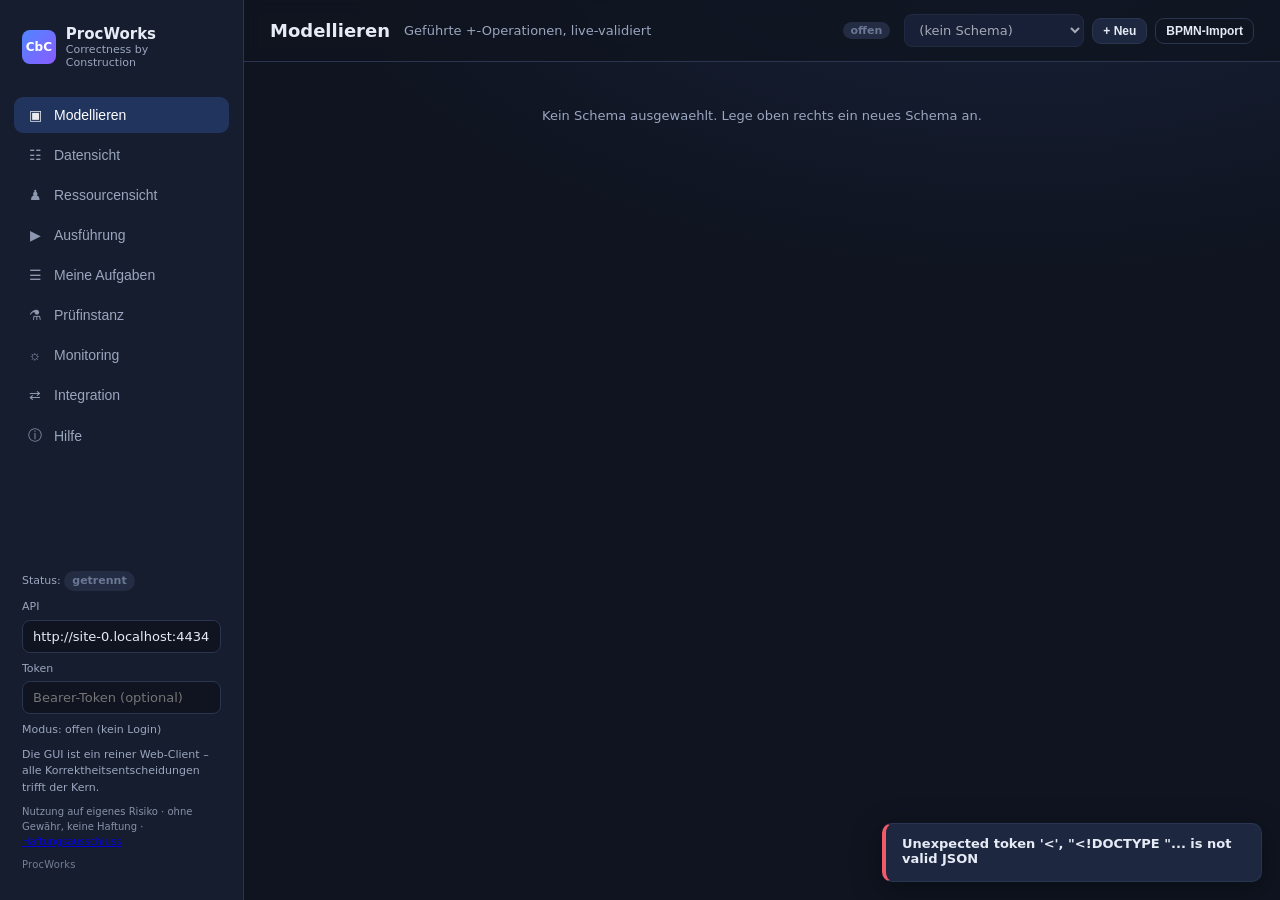
==== web/index.html @ 96af4d22 "Release v0.4.0" ====
<!DOCTYPE html>
<!-- SPDX-License-Identifier: BUSL-1.1 -->
<html lang="de">
<head>
<meta charset="UTF-8" />
<meta name="viewport" content="width=device-width, initial-scale=1.0" />
<title>ProcWorks &middot; Client</title>
<link rel="stylesheet" href="styles.css" />
</head>
<body>
<div class="app">
  <aside class="sidebar">
    <div class="brand">
      <div class="logo">CbC</div>
      <div>
        <b>ProcWorks</b>
        <small>Correctness by Construction</small>
      </div>
    </div>
    <nav class="nav" id="nav">
      <button data-view="model" class="active"><span class="ico">&#9635;</span> Modellieren</button>
      <button data-view="data"><span class="ico">&#9783;</span> Datensicht</button>
      <button data-view="org"><span class="ico">&#9823;</span> Ressourcensicht</button>
      <button data-view="run"><span class="ico">&#9654;</span> Ausf&uuml;hrung</button>
      <button data-view="tasks"><span class="ico">&#9776;</span> Meine Aufgaben</button>
      <button data-view="testrun"><span class="ico">&#9879;</span> Pr&uuml;finstanz</button>
      <button data-view="monitor"><span class="ico">&#9788;</span> Monitoring</button>
      <button data-view="integration"><span class="ico">&#8644;</span> Integration</button>
      <button data-view="help"><span class="ico">&#9432;</span> Hilfe</button>
    </nav>
    <div class="side-foot">
      <div>Status: <span id="conn-pill" class="pill pill-gray">getrennt</span></div>
      <label class="api-field">API
        <input id="api-base" type="text" spellcheck="false" />
      </label>
      <label class="api-field" id="token-field">Token
        <input id="auth-token" type="password" spellcheck="false" autocomplete="off"
               placeholder="Bearer-Token (optional)" />
      </label>
      <div id="auth-user" class="muted">Modus: offen (kein Login)</div>
      <button id="logout-btn" class="btn ghost small" style="display:none">Abmelden</button>
      <div class="muted">Die GUI ist ein reiner Web-Client &ndash; alle Korrektheits&shy;entscheidungen trifft der Kern.</div>
      <div class="muted disclaimer-foot">Nutzung auf eigenes Risiko &middot; ohne Gew&auml;hr, keine Haftung &middot;
        <a href="https://github.com/tobiasHaecker/procworks-release/blob/main/DISCLAIMER.md" target="_blank" rel="noopener">Haftungsausschluss</a></div>
      <div id="app-version" class="muted app-version">ProcWorks</div>
    </div>
  </aside>

  <main class="main">
    <header class="topbar">
      <h1 id="view-title">Modellieren</h1>
      <span class="sub" id="view-sub"></span>
      <span class="spacer"></span>
      <span id="user-pill" class="pill pill-gray">offen</span>
      <div id="schema-picker" class="picker"></div>
    </header>
    <section class="content" id="content"></section>
  </main>
</div>

<div id="modal-root"></div>
<div id="toast-root" class="toast-root"></div>
<div id="auth-overlay" class="auth-overlay" style="display:none"></div>

<script src="app.js"></script>
</body>
</html>
---- web/styles.css ----
/* SPDX-License-Identifier: BUSL-1.1 */
:root {
  --bg: #0f1420;
  --bg-elev: #161d2e;
  --bg-elev2: #1d2740;
  --line: #2a3550;
  --txt: #e6ebf5;
  --txt-dim: #9aa6bf;
  --accent: #4f86ff;
  --accent-soft: #21345e;
  --green: #2fbf71;
  --green-soft: #163a2a;
  --amber: #f0a93b;
  --amber-soft: #3d2e12;
  --red: #ef5b6b;
  --red-soft: #3a1a20;
  --gray: #6b7794;
  --gray-soft: #232c42;
  --radius: 12px;
  --shadow: 0 8px 30px rgba(0, 0, 0, .35);
}
* { box-sizing: border-box; }
html, body { margin: 0; height: 100%; }
body {
  font-family: "Segoe UI", system-ui, -apple-system, Roboto, Arial, sans-serif;
  background: radial-gradient(1200px 600px at 80% -10%, #18223a 0%, transparent 60%), var(--bg);
  color: var(--txt);
  -webkit-font-smoothing: antialiased;
}

/* ---- Layout ---- */
.app { display: grid; grid-template-columns: 244px 1fr; height: 100vh; }
.sidebar {
  background: var(--bg-elev); border-right: 1px solid var(--line);
  padding: 18px 14px; display: flex; flex-direction: column; gap: 6px;
}
.brand { display: flex; align-items: center; gap: 10px; padding: 6px 8px 18px; }
.brand .logo {
  width: 34px; height: 34px; border-radius: 8px;
  background: linear-gradient(135deg, var(--accent), #8a5bff);
  display: grid; place-items: center; font-weight: 800; color: #fff; font-size: 12px;
}
.brand b { font-size: 15px; }
.brand small { display: block; color: var(--txt-dim); font-weight: 500; font-size: 11px; }
.nav { display: flex; flex-direction: column; gap: 4px; margin-top: 4px; }
.nav button {
  text-align: left; border: 0; background: transparent; color: var(--txt-dim);
  padding: 10px 12px; border-radius: 9px; cursor: pointer; font-size: 14px;
  display: flex; align-items: center; gap: 10px; transition: .15s;
}
.nav button:hover { background: var(--bg-elev2); color: var(--txt); }
.nav button.active { background: var(--accent-soft); color: #fff; }
.nav .ico { width: 18px; text-align: center; opacity: .9; }
.side-foot { margin-top: auto; color: var(--txt-dim); font-size: 11px; padding: 10px 8px; line-height: 1.5; display: flex; flex-direction: column; gap: 8px; }
.api-field { display: flex; flex-direction: column; gap: 4px; font-size: 11px; color: var(--txt-dim); }
.api-field input {
  background: var(--bg); border: 1px solid var(--line); color: var(--txt);
  border-radius: 7px; padding: 6px 8px; font-size: 12px;
}
.muted { color: var(--txt-dim); }

.pill { display: inline-block; padding: 2px 8px; border-radius: 20px; font-weight: 600; font-size: 11px; }
.pill-green { background: var(--green-soft); color: var(--green); }
.pill-amber { background: var(--amber-soft); color: var(--amber); }
.pill-red { background: var(--red-soft); color: var(--red); }
.pill-gray { background: var(--gray-soft); color: var(--gray); }
.pill-blue { background: var(--accent-soft); color: #9ec0ff; }

.main { overflow: auto; display: flex; flex-direction: column; }
.topbar {
  position: sticky; top: 0; z-index: 5; backdrop-filter: blur(8px);
  background: rgba(15, 20, 32, .8); border-bottom: 1px solid var(--line);
  padding: 14px 26px; display: flex; align-items: center; gap: 14px;
}
.topbar h1 { font-size: 18px; margin: 0; font-weight: 650; }
.topbar .sub { color: var(--txt-dim); font-size: 13px; }
.spacer { flex: 1; }
.content { padding: 22px 26px 60px; flex: 1; }

.picker { display: flex; align-items: center; gap: 8px; }
.picker select {
  background: var(--bg-elev2); border: 1px solid var(--line); color: var(--txt);
  border-radius: 8px; padding: 7px 10px; font-size: 13px; min-width: 180px;
}

/* ---- Buttons ---- */
.btn {
  border: 1px solid var(--line); background: var(--bg-elev2); color: var(--txt);
  padding: 8px 14px; border-radius: 9px; cursor: pointer; font-size: 13px; font-weight: 600;
  display: inline-flex; align-items: center; gap: 8px; transition: .15s;
}
.btn:hover { border-color: var(--accent); }
.btn.primary { background: var(--accent); border-color: var(--accent); color: #fff; }
.btn.primary:hover { filter: brightness(1.08); }
.btn.green { background: var(--green); border-color: var(--green); color: #04210f; }
.btn.danger { background: var(--red-soft); border-color: var(--red); color: var(--red); }
.btn.danger:hover { background: var(--red); color: #fff; border-color: var(--red); }
.btn.ghost { background: transparent; }
.btn.small { padding: 5px 10px; font-size: 12px; }
.btn:disabled { opacity: .4; cursor: not-allowed; }

/* ---- Panels / cards ---- */
.panel { background: var(--bg-elev); border: 1px solid var(--line); border-radius: var(--radius); overflow: hidden; margin-bottom: 18px; }
.panel-h { padding: 13px 18px; border-bottom: 1px solid var(--line); display: flex; align-items: center; gap: 12px; }
.panel-h h2 { margin: 0; font-size: 15px; }
.panel-h .sub { color: var(--txt-dim); font-size: 12px; }
.panel-b { padding: 16px 18px; }
.row { display: flex; align-items: center; gap: 10px; flex-wrap: wrap; }
.row.end { justify-content: flex-end; }
.grid-2 { display: grid; grid-template-columns: 1.4fr 1fr; gap: 18px; }
@media (max-width: 1100px) { .grid-2 { grid-template-columns: 1fr; } }

.kpis { display: grid; grid-template-columns: repeat(4, 1fr); gap: 14px; margin-bottom: 18px; }
@media (max-width: 1100px) { .kpis { grid-template-columns: repeat(2, 1fr); } }
.kpi { background: var(--bg-elev); border: 1px solid var(--line); border-radius: var(--radius); padding: 16px 18px; }
.kpi .label { color: var(--txt-dim); font-size: 12px; text-transform: uppercase; letter-spacing: .6px; }
.kpi .value { font-size: 28px; font-weight: 750; margin-top: 6px; }

/* ---- Forms ---- */
label.field { display: flex; flex-direction: column; gap: 5px; font-size: 12px; color: var(--txt-dim); }
input[type=text], input[type=number], input[type=password], select, textarea {
  background: var(--bg); border: 1px solid var(--line); color: var(--txt);
  border-radius: 8px; padding: 8px 10px; font-size: 13px; font-family: inherit;
}
textarea { resize: vertical; min-height: 90px; }
input:focus, select:focus, textarea:focus { outline: none; border-color: var(--accent); }
.form-grid { display: grid; grid-template-columns: repeat(auto-fit, minmax(150px, 1fr)); gap: 12px; align-items: end; }
.field-help { font-size: 11px; color: var(--txt-dim); opacity: .8; }
.hr { height: 1px; background: var(--line); margin: 12px 0; }
.mask-title { font-size: 14px; font-weight: 600; color: var(--txt); grid-column: 1 / -1; }

/* ---- Ad-hoc-Instanzanpassung ---- */
.btn-row { display: flex; flex-wrap: wrap; gap: 8px; margin-top: 6px; }
.adhoc-log { margin-top: 12px; border-top: 1px solid var(--line); padding-top: 8px; }
.adhoc-deltas { margin: 0; padding-left: 18px; font-size: 13px; color: var(--txt-dim); }
.adhoc-deltas li { margin: 2px 0; }

/* ---- Eingabemasken-Designer ---- */
.modal:has(.form-designer) { width: min(880px, 94vw); }
.form-designer { display: flex; flex-direction: column; gap: 14px; }
.fd-list { display: flex; flex-direction: column; gap: 10px; }
.fd-field {
  display: grid; grid-template-columns: repeat(auto-fit, minmax(140px, 1fr)); gap: 10px;
  align-items: end; padding: 12px; border: 1px solid var(--line); border-radius: 10px; background: var(--bg);
}
.fd-cell { display: flex; flex-direction: column; gap: 4px; }
.fd-cell.fd-wide { grid-column: 1 / -1; }
.fd-cap { font-size: 11px; color: var(--txt-dim); text-transform: uppercase; letter-spacing: .04em; }
.fd-req { justify-content: center; }
.fd-del { align-self: end; }
.fd-preview {
  border: 1px dashed var(--line); border-radius: 10px; padding: 14px; background: var(--bg);
}
.fd-preview-h { font-size: 11px; color: var(--txt-dim); text-transform: uppercase; letter-spacing: .04em; margin-bottom: 10px; }

/* ---- Tables ---- */
table { width: 100%; border-collapse: collapse; font-size: 13px; }
th, td { text-align: left; padding: 9px 12px; border-bottom: 1px solid var(--line); }
th { color: var(--txt-dim); font-weight: 600; font-size: 12px; text-transform: uppercase; letter-spacing: .4px; }
tr:last-child td { border-bottom: 0; }
tr.clickable { cursor: pointer; }
tr.clickable:hover td { background: var(--bg-elev2); }
tr.clickable.selected td { background: var(--accent-soft); color: #fff; }
tr.clickable.selected:hover td { background: var(--accent-soft); }

/* ---- Zeilen-Hervorhebung (Sprung aus dem Kontrollfluss) ---- */
tr.hl-row td { background: var(--accent-soft); }
tr.hl-row td:first-child { box-shadow: inset 3px 0 0 var(--accent); }
.focus-banner {
  display: flex; align-items: center; gap: 10px; justify-content: space-between;
  margin-bottom: 12px; padding: 8px 12px; border: 1px solid var(--accent);
  border-radius: 10px; background: var(--accent-soft); font-size: 13px;
}
.empty { color: var(--txt-dim); padding: 24px; text-align: center; font-size: 13px; }

/* ---- Graph ---- */
.canvas-wrap {
  position: relative;
  overflow: hidden;
  height: clamp(320px, 55vh, 640px);
  background: var(--bg); border-radius: var(--radius); border: 1px solid var(--line);
  cursor: grab; touch-action: none;
}
.canvas-wrap.grabbing { cursor: grabbing; }
.canvas-hint {
  position: absolute; right: 10px; bottom: 8px; z-index: 2;
  font-size: 11px; color: var(--txt-dim);
  background: var(--bg-elev2); border: 1px solid var(--line);
  border-radius: 6px; padding: 3px 8px; opacity: .85;
  pointer-events: none; user-select: none;
}
svg.graph { display: block; min-width: 100%; user-select: none; transform-origin: 0 0; }
.gnode rect { stroke-width: 1.5px; }
.gnode text { font-size: 12px; fill: var(--txt); }
.gnode .glabel { font-weight: 600; }
.gnode .gstate { font-size: 9px; fill: var(--txt-dim); text-transform: uppercase; letter-spacing: .5px; }
.gedge { stroke: var(--gray); stroke-width: 1.6px; fill: none; }
.gedge-true { stroke: var(--green); }
.gedge-false { stroke: var(--gray); opacity: .5; }
.gcond { font-size: 10px; fill: var(--amber); }
.gplus {
  fill: var(--accent); cursor: pointer; opacity: .85;
}
.gplus:hover { opacity: 1; }
.gplus-txt { fill: #fff; font-size: 14px; font-weight: 700; pointer-events: none; }
.ndefault rect { fill: var(--bg-elev2); stroke: var(--line); }
.nstart rect, .nend rect { fill: var(--accent-soft); stroke: var(--accent); }
.ngateway rect { fill: var(--amber-soft); stroke: var(--amber); }
.nsub rect { fill: #2a2350; stroke: #8a5bff; }
.s-COMPLETED rect { fill: var(--green-soft); stroke: var(--green); }
.s-RUNNING rect { fill: var(--accent-soft); stroke: var(--accent); }
.s-ACTIVATED rect { fill: var(--accent-soft); stroke: var(--accent); }
.s-SKIPPED rect { fill: var(--gray-soft); stroke: var(--gray); opacity: .6; }
.gnode.selected rect { stroke: #fff; stroke-width: 2.5px; }

/* ---- Kontrollfluss-Chips: Daten-/Bearbeiter-Bindung am Knoten ---- */
.gchip-bg { stroke-width: 1px; }
.gchip-txt { font-size: 9px; font-weight: 600; pointer-events: none; }
.gchip-link { cursor: pointer; }
.gchip-data .gchip-bg { fill: var(--accent-soft); stroke: var(--accent); }
.gchip-data .gchip-txt { fill: #cfe0ff; }
.gchip-staff .gchip-bg { fill: #2a2350; stroke: #8a5bff; }
.gchip-staff .gchip-txt { fill: #d8c9ff; }
.gchip-link:hover .gchip-bg { filter: brightness(1.4); }

/* ---- Findings ---- */
.finding { display: flex; gap: 10px; align-items: flex-start; padding: 9px 0; border-bottom: 1px solid var(--line); font-size: 13px; }
.finding:last-child { border-bottom: 0; }
.finding .rule { font-weight: 700; color: var(--red); min-width: 34px; }
.ok-banner { color: var(--green); font-size: 13px; display: flex; align-items: center; gap: 8px; }

.tag { font-size: 11px; padding: 2px 7px; border-radius: 6px; background: var(--gray-soft); color: var(--txt-dim); }
.worklist-item { display: flex; align-items: center; gap: 10px; padding: 10px 0; border-bottom: 1px solid var(--line); }
.worklist-item:last-child { border-bottom: 0; }
.worklist-item .name { flex: 1; font-size: 13px; font-weight: 600; }

/* ---- Org-Baum (Abteilungen) ---- */
.tree { display: flex; flex-direction: column; gap: 4px; }
.tree-children { margin-left: 18px; padding-left: 12px; border-left: 1px solid var(--line); display: flex; flex-direction: column; gap: 4px; margin-top: 4px; }
.tree-row { display: flex; align-items: center; gap: 8px; padding: 6px 8px; border: 1px solid var(--line); border-radius: 8px; background: rgba(255, 255, 255, .02); }
.tree-name { font-size: 13px; font-weight: 600; }
.tree-badge { font-size: 11px; padding: 2px 8px; border-radius: 999px; background: rgba(86, 156, 255, .15); color: #9cc4ff; white-space: nowrap; }
.tree-badge.muted-badge { background: rgba(255, 255, 255, .05); color: var(--muted); }
.tree-row-hl { background: var(--accent-soft); border-color: var(--accent); }
.tree-badge-link { cursor: pointer; }
.tree-badge-link:hover { filter: brightness(1.3); }

/* ---- Organigramm (Abteilungs-Hierarchie als Org-Chart) ---- */
.orgchart { overflow-x: auto; padding: 6px 2px 2px; }
.orgchart ul { display: flex; justify-content: center; gap: 0; padding: 18px 0 0; margin: 0; position: relative; list-style: none; }
.orgchart > ul { padding-top: 2px; }
.orgchart li { list-style: none; position: relative; padding: 18px 8px 0; text-align: center; }
/* Verbindungslinien zwischen Eltern und Kindern */
.orgchart li::before, .orgchart li::after {
  content: ""; position: absolute; top: 0; right: 50%;
  width: 50%; height: 18px; border-top: 1px solid var(--line);
}
.orgchart li::after { right: auto; left: 50%; border-left: 1px solid var(--line); }
.orgchart li:only-child::before, .orgchart li:only-child::after { display: none; }
.orgchart li:only-child { padding-top: 18px; }
.orgchart li:first-child::before, .orgchart li:last-child::after { border: 0 none; }
.orgchart li:last-child::before { border-right: 1px solid var(--line); }
.orgchart ul ul::before {
  content: ""; position: absolute; top: 0; left: 50%;
  width: 0; height: 18px; border-left: 1px solid var(--line);
}
.orgchart > ul > li:only-child::before { display: none; }
.oc-node {
  display: inline-flex; flex-direction: column; gap: 2px; min-width: 120px;
  padding: 8px 12px; border: 1px solid var(--line); border-radius: 10px;
  background: var(--bg-elev2); cursor: pointer; transition: filter .12s, border-color .12s;
}
.oc-node:hover { filter: brightness(1.18); border-color: var(--accent); }
.oc-node.selected { background: var(--accent-soft); border-color: var(--accent); box-shadow: 0 0 0 1px var(--accent); }
.oc-name { font-size: 13px; font-weight: 600; color: var(--txt); }
.oc-mgr { font-size: 11px; color: #9cc4ff; }
.oc-mgr.oc-muted { color: var(--txt-dim); }
.oc-count { font-size: 11px; color: var(--txt-dim); }

/* ---- Audit-Timeline (Schritt 15) ---- */
.timeline { display: flex; flex-direction: column; }
.tl-item {
  display: grid; grid-template-columns: 150px 150px 140px 1fr; gap: 10px;
  padding: 8px 0; border-bottom: 1px solid var(--line); font-size: 12px;
}
.tl-item:last-child { border-bottom: 0; }
.tl-head { font-weight: 600; color: var(--txt); }
.tl-time { color: var(--muted); white-space: nowrap; }
.tl-type { font-weight: 600; }
.tl-actor { color: var(--txt-dim); }
.tl-meta { color: var(--muted); }
@media (max-width: 700px) { .tl-item { grid-template-columns: 1fr; gap: 2px; } }

/* ---- Modal ---- */
.modal-backdrop {
  position: fixed; inset: 0; background: rgba(6, 10, 18, .6); backdrop-filter: blur(3px);
  display: grid; place-items: center; z-index: 50;
}
.modal {
  background: var(--bg-elev); border: 1px solid var(--line); border-radius: 14px;
  width: min(560px, 92vw); box-shadow: var(--shadow); overflow: hidden;
}
.modal-h { padding: 16px 20px; border-bottom: 1px solid var(--line); display: flex; align-items: center; }
.modal-h h3 { margin: 0; font-size: 16px; }
.modal-b { padding: 18px 20px; display: flex; flex-direction: column; gap: 14px; max-height: 70vh; overflow: auto; }
.modal-f { padding: 14px 20px; border-top: 1px solid var(--line); display: flex; justify-content: flex-end; gap: 10px; }
.tabs { display: flex; gap: 6px; border-bottom: 1px solid var(--line); margin-bottom: 4px; }
.tabs button { background: transparent; border: 0; color: var(--txt-dim); padding: 8px 12px; cursor: pointer; font-size: 13px; font-weight: 600; border-bottom: 2px solid transparent; }
.tabs button.active { color: #fff; border-bottom-color: var(--accent); }
.branch-row { display: grid; grid-template-columns: 1fr 1fr auto; gap: 8px; align-items: end; }

/* ---- Toast ---- */
.toast-root { position: fixed; right: 18px; bottom: 18px; display: flex; flex-direction: column; gap: 10px; z-index: 60; }
.toast {
  background: var(--bg-elev2); border: 1px solid var(--line); border-left-width: 4px;
  border-radius: 10px; padding: 12px 16px; font-size: 13px; box-shadow: var(--shadow);
  max-width: 380px; animation: slidein .2s ease;
}
.toast.ok { border-left-color: var(--green); }
.toast.err { border-left-color: var(--red); }
.toast.info { border-left-color: var(--accent); }
.toast .t-title { font-weight: 700; margin-bottom: 3px; }
.toast .t-list { margin: 4px 0 0; padding-left: 16px; color: var(--txt-dim); }
@keyframes slidein { from { transform: translateY(8px); opacity: 0; } to { transform: none; opacity: 1; } }

/* ---- Login overlay ---- */
.auth-overlay {
  position: fixed; inset: 0; background: var(--bg); z-index: 100;
  display: grid; place-items: center; padding: 24px;
}
.auth-card {
  background: var(--bg-elev); border: 1px solid var(--line); border-radius: 16px;
  width: min(380px, 94vw); box-shadow: var(--shadow); padding: 28px 26px;
  display: flex; flex-direction: column; gap: 16px;
}
.auth-card .auth-brand { display: flex; align-items: center; gap: 12px; }
.auth-card .auth-brand .logo {
  width: 40px; height: 40px; border-radius: 10px; background: var(--accent);
  color: #fff; display: grid; place-items: center; font-weight: 800; font-size: 15px;
}
.auth-card h2 { margin: 0; font-size: 18px; }
.auth-card form { display: flex; flex-direction: column; gap: 12px; }
.auth-card .auth-hint { font-size: 12px; color: var(--txt-dim); line-height: 1.5; }
.auth-card .auth-err { font-size: 13px; color: var(--red); min-height: 1em; }
.auth-card .auth-disclaimer { font-size: 11px; color: var(--txt-dim); line-height: 1.5; margin: 4px 0 0; }
.side-foot .disclaimer-foot { font-size: 10px; opacity: .85; }
.side-foot .app-version { font-size: 10px; opacity: .7; letter-spacing: .02em; }

/* ---- Integration view ---- */
.sub-h { display: flex; align-items: center; gap: 8px; margin: 4px 0 8px; }
.sub-h h3 { margin: 0; font-size: 13px; font-weight: 700; color: var(--txt-dim); text-transform: uppercase; letter-spacing: .04em; }
.row-actions { display: flex; gap: 6px; flex-wrap: wrap; }
.check-list { display: flex; flex-direction: column; gap: 6px; margin-top: 6px; }
.check-row { display: flex; align-items: center; gap: 8px; font-size: 13px; cursor: pointer; }
.check-row input { width: auto; }
.adv-block { margin-top: 4px; }
.adv-block summary { cursor: pointer; font-size: 12px; color: var(--txt-dim); font-weight: 600; }
.code-block {
  background: var(--bg-elev2); border: 1px solid var(--line); border-radius: 8px;
  padding: 12px; font-size: 12px; line-height: 1.5; max-height: 50vh; overflow: auto;
  white-space: pre; margin: 0;
}
.ok-hint { color: #6ee7a8; }
.bad-hint { color: #ff9c9c; }
.check-inline { display: inline-flex; align-items: center; gap: 4px; font-size: 12px; color: var(--txt-dim); white-space: nowrap; }
.check-row input[type="text"], .check-row select { flex: 1; min-width: 0; }

/* ---- Prüfinstanz view (4-Quadranten-Cockpit) ---- */
.quad-grid { display: grid; grid-template-columns: 1fr 1fr; gap: 16px; }
.quad-cell { min-width: 0; max-height: 48vh; overflow: auto; }
.quad-cell > .panel { margin: 0; }
@media (max-width: 1100px) {
  .quad-grid { grid-template-columns: 1fr; }
  .quad-cell { max-height: none; }
}
.kpis.kpis-compact { grid-template-columns: repeat(4, 1fr); gap: 8px; margin-bottom: 12px; }
.kpis.kpis-compact .kpi { padding: 8px 10px; }
.kpis.kpis-compact .kpi .value { font-size: 20px; }
.id-card { display: flex; flex-direction: column; gap: 6px; margin-top: 10px; }
.id-row { display: grid; grid-template-columns: 100px 1fr; gap: 8px; font-size: 13px; }
.id-row .id-label { color: var(--txt-dim); }
.id-row .id-value { font-weight: 600; }
.pill.pill-amber { background: rgba(217, 119, 6, .16); color: #b45309; }
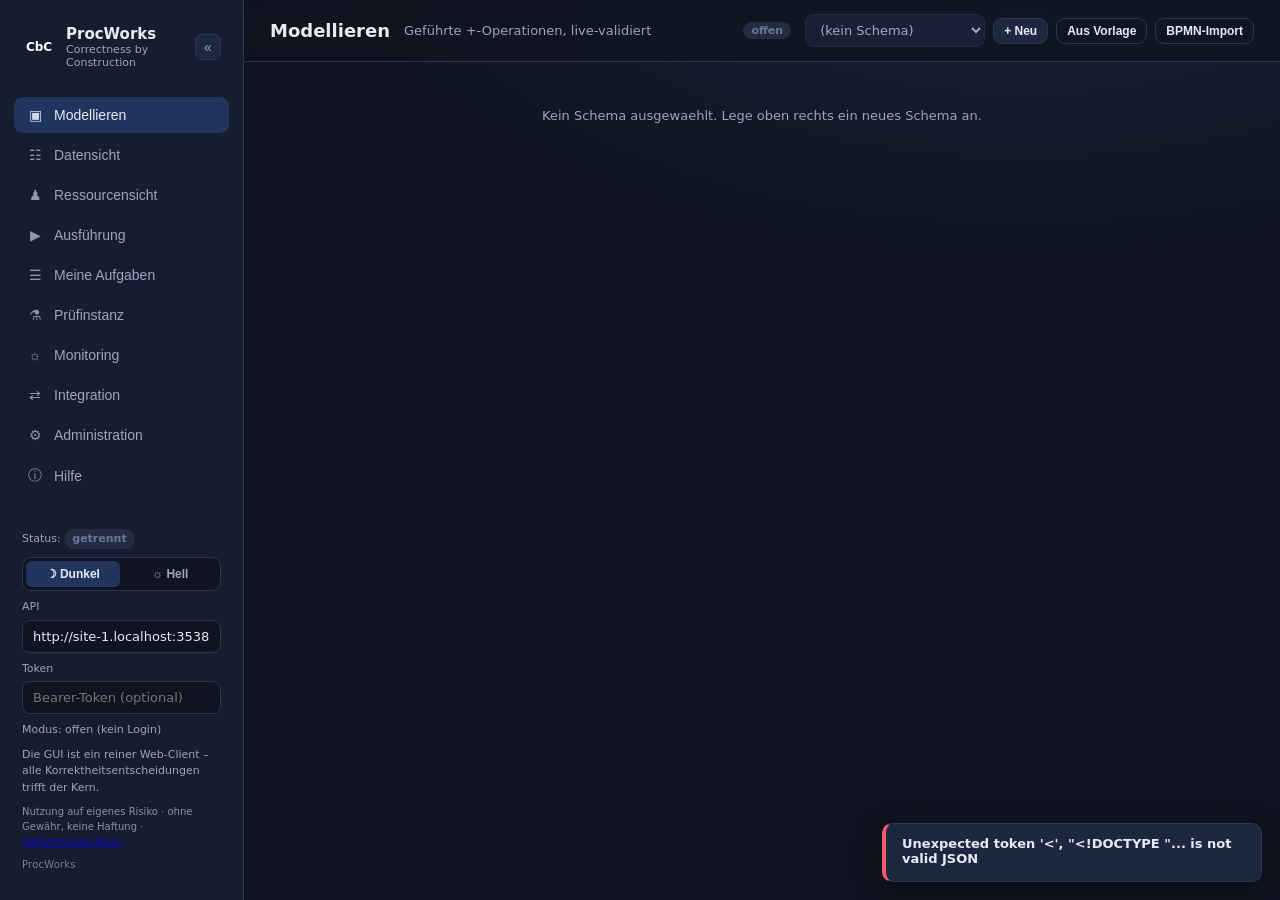
==== commit 20a87148: "Release v1.3.0" ====
--- a/web/index.html
+++ b/web/index.html
@@ -12,24 +12,31 @@
   <aside class="sidebar">
     <div class="brand">
       <div class="logo">CbC</div>
-      <div>
+      <div class="brand-text">
         <b>ProcWorks</b>
         <small>Correctness by Construction</small>
       </div>
+      <button id="sidebar-toggle" class="side-collapse" type="button"
+              title="Men&uuml; ein-/ausklappen" aria-label="Men&uuml; ein-/ausklappen">&laquo;</button>
     </div>
     <nav class="nav" id="nav">
-      <button data-view="model" class="active"><span class="ico">&#9635;</span> Modellieren</button>
-      <button data-view="data"><span class="ico">&#9783;</span> Datensicht</button>
-      <button data-view="org"><span class="ico">&#9823;</span> Ressourcensicht</button>
-      <button data-view="run"><span class="ico">&#9654;</span> Ausf&uuml;hrung</button>
-      <button data-view="tasks"><span class="ico">&#9776;</span> Meine Aufgaben</button>
-      <button data-view="testrun"><span class="ico">&#9879;</span> Pr&uuml;finstanz</button>
-      <button data-view="monitor"><span class="ico">&#9788;</span> Monitoring</button>
-      <button data-view="integration"><span class="ico">&#8644;</span> Integration</button>
-      <button data-view="help"><span class="ico">&#9432;</span> Hilfe</button>
+      <button data-view="model" class="active" title="Modellieren"><span class="ico">&#9635;</span> <span class="lbl">Modellieren</span></button>
+      <button data-view="data" title="Datensicht"><span class="ico">&#9783;</span> <span class="lbl">Datensicht</span></button>
+      <button data-view="org" title="Ressourcensicht"><span class="ico">&#9823;</span> <span class="lbl">Ressourcensicht</span></button>
+      <button data-view="run" title="Ausf&uuml;hrung"><span class="ico">&#9654;</span> <span class="lbl">Ausf&uuml;hrung</span></button>
+      <button data-view="tasks" title="Meine Aufgaben"><span class="ico">&#9776;</span> <span class="lbl">Meine Aufgaben</span></button>
+      <button data-view="testrun" title="Pr&uuml;finstanz"><span class="ico">&#9879;</span> <span class="lbl">Pr&uuml;finstanz</span></button>
+      <button data-view="monitor" title="Monitoring"><span class="ico">&#9788;</span> <span class="lbl">Monitoring</span></button>
+      <button data-view="integration" title="Integration"><span class="ico">&#8644;</span> <span class="lbl">Integration</span></button>
+      <button data-view="admin" title="Administration"><span class="ico">&#9881;</span> <span class="lbl">Administration</span></button>
+      <button data-view="help" title="Hilfe"><span class="ico">&#9432;</span> <span class="lbl">Hilfe</span></button>
     </nav>
     <div class="side-foot">
       <div>Status: <span id="conn-pill" class="pill pill-gray">getrennt</span></div>
+      <div class="theme-switch" role="group" aria-label="Farbschema">
+        <button type="button" class="theme-btn" data-theme-choice="dark" title="Dunkles Farbschema">&#9789; Dunkel</button>
+        <button type="button" class="theme-btn" data-theme-choice="light" title="Helles Farbschema">&#9788; Hell</button>
+      </div>
       <label class="api-field">API
         <input id="api-base" type="text" spellcheck="false" />
       </label>
--- a/web/styles.css
+++ b/web/styles.css
@@ -1,4 +1,17 @@
 /* SPDX-License-Identifier: BUSL-1.1 */
+
+/* ---------------------------------------------------------------------------
+   Farbschema (Theme)
+   ---------------------------------------------------------------------------
+   Die gesamte GUI ist rein ueber CSS-Variablen eingefaerbt. Das dunkle Schema
+   ist der Default auf :root; die helle Variante ueberschreibt dieselben
+   Variablen unter `:root[data-theme="light"]`. Der Web-Client (app.js) stempelt
+   das gewuenschte Theme als `data-theme`-Attribut auf das <html>-Element und
+   merkt sich die Wahl in localStorage ("theme"). So laesst sich das Aussehen
+   umschalten, ohne dass eine einzige Komponentenregel angefasst werden muss.
+   Neue Regeln MUESSEN Farben ausschliesslich ueber diese Variablen beziehen,
+   sonst bricht die helle Variante.
+   --------------------------------------------------------------------------- */
 :root {
   --bg: #0f1420;
   --bg-elev: #161d2e;
@@ -6,8 +19,11 @@
   --line: #2a3550;
   --txt: #e6ebf5;
   --txt-dim: #9aa6bf;
+  --muted: #9aa6bf;           /* Alias fuer gedaempften Text (tl-*/tree-Badges) */
   --accent: #4f86ff;
   --accent-soft: #21345e;
+  --accent-txt: #cfe0ff;      /* Text/Icon auf accent-soft-Flaechen (Chips, Badges) */
+  --on-accent: #ffffff;       /* Text auf gefuellter accent-Flaeche (Buttons) */
   --green: #2fbf71;
   --green-soft: #163a2a;
   --amber: #f0a93b;
@@ -16,14 +32,54 @@
   --red-soft: #3a1a20;
   --gray: #6b7794;
   --gray-soft: #232c42;
+  --purple: #8a5bff;          /* Sub-Prozess-/Bearbeiter-Akzent */
+  --purple-soft: #2a2350;
+  --purple-txt: #d8c9ff;
+  --topbar-bg: rgba(15, 20, 32, .8);   /* halbtransparente, verschwimmende Topbar */
+  --backdrop: rgba(6, 10, 18, .6);     /* Modal-Abdunklung */
+  --body-glow: #18223a;                /* radialer Schimmer im Seitenhintergrund */
+  --hairline: rgba(255, 255, 255, .02);/* extrem dezente Flaechenaufhellung */
+  --graph-sel-stroke: #ffffff;         /* Auswahlkontur im Kontrollfluss-Graph */
   --radius: 12px;
   --shadow: 0 8px 30px rgba(0, 0, 0, .35);
+}
+
+/* Helle Variante: ueberschreibt nur die Farb-Variablen (nicht das Layout). */
+:root[data-theme="light"] {
+  --bg: #f4f6fb;
+  --bg-elev: #ffffff;
+  --bg-elev2: #eceff6;
+  --line: #d5dbe7;
+  --txt: #1a2233;
+  --txt-dim: #5b6678;
+  --muted: #5b6678;
+  --accent: #2f6bff;
+  --accent-soft: #dbe7ff;
+  --accent-txt: #1a4bc4;
+  --on-accent: #ffffff;
+  --green: #1f9d57;
+  --green-soft: #d6f2e2;
+  --amber: #b5760c;
+  --amber-soft: #fbeccb;
+  --red: #d63a4a;
+  --red-soft: #fbe0e3;
+  --gray: #6b7794;
+  --gray-soft: #e6e9f0;
+  --purple: #7c4dff;
+  --purple-soft: #e7dfff;
+  --purple-txt: #5a34c0;
+  --topbar-bg: rgba(255, 255, 255, .82);
+  --backdrop: rgba(30, 40, 60, .35);
+  --body-glow: #dfe8ff;
+  --hairline: rgba(0, 0, 0, .025);
+  --graph-sel-stroke: #1a2233;
+  --shadow: 0 8px 30px rgba(30, 45, 80, .12);
 }
 * { box-sizing: border-box; }
 html, body { margin: 0; height: 100%; }
 body {
   font-family: "Segoe UI", system-ui, -apple-system, Roboto, Arial, sans-serif;
-  background: radial-gradient(1200px 600px at 80% -10%, #18223a 0%, transparent 60%), var(--bg);
+  background: radial-gradient(1200px 600px at 80% -10%, var(--body-glow) 0%, transparent 60%), var(--bg);
   color: var(--txt);
   -webkit-font-smoothing: antialiased;
 }
@@ -40,8 +96,16 @@
   background: linear-gradient(135deg, var(--accent), #8a5bff);
   display: grid; place-items: center; font-weight: 800; color: #fff; font-size: 12px;
 }
+.brand-text { flex: 1; min-width: 0; }
 .brand b { font-size: 15px; }
 .brand small { display: block; color: var(--txt-dim); font-weight: 500; font-size: 11px; }
+/* Umschalt-Knopf fuer den schmalen Menue-Modus (oben in der Sidebar). */
+.side-collapse {
+  border: 1px solid var(--line); background: var(--bg-elev2); color: var(--txt-dim);
+  width: 26px; height: 26px; border-radius: 7px; cursor: pointer; font-size: 14px;
+  line-height: 1; display: grid; place-items: center; flex: none; transition: .15s;
+}
+.side-collapse:hover { border-color: var(--accent); color: var(--txt); }
 .nav { display: flex; flex-direction: column; gap: 4px; margin-top: 4px; }
 .nav button {
   text-align: left; border: 0; background: transparent; color: var(--txt-dim);
@@ -49,8 +113,20 @@
   display: flex; align-items: center; gap: 10px; transition: .15s;
 }
 .nav button:hover { background: var(--bg-elev2); color: var(--txt); }
-.nav button.active { background: var(--accent-soft); color: #fff; }
+.nav button.active { background: var(--accent-soft); color: var(--txt); }
 .nav .ico { width: 18px; text-align: center; opacity: .9; }
+
+/* ---- Eingeklappter (schmaler) Menue-Modus ----
+   app.js setzt `data-sidebar="collapsed"` aufs <html>. Die Sidebar-Spalte wird
+   schmal, Beschriftungen/Fusszeile werden ausgeblendet; nur Icons bleiben. Der
+   restliche Seiteninhalt gewinnt dadurch Platz. */
+:root[data-sidebar="collapsed"] .app { grid-template-columns: 64px 1fr; }
+:root[data-sidebar="collapsed"] .sidebar { padding: 16px 8px; align-items: center; }
+:root[data-sidebar="collapsed"] .brand { flex-direction: column; gap: 10px; padding: 2px 0 14px; }
+:root[data-sidebar="collapsed"] .brand-text { display: none; }
+:root[data-sidebar="collapsed"] .nav button { justify-content: center; padding: 10px 0; gap: 0; }
+:root[data-sidebar="collapsed"] .nav .lbl { display: none; }
+:root[data-sidebar="collapsed"] .side-foot { display: none; }
 .side-foot { margin-top: auto; color: var(--txt-dim); font-size: 11px; padding: 10px 8px; line-height: 1.5; display: flex; flex-direction: column; gap: 8px; }
 .api-field { display: flex; flex-direction: column; gap: 4px; font-size: 11px; color: var(--txt-dim); }
 .api-field input {
@@ -59,17 +135,28 @@
 }
 .muted { color: var(--txt-dim); }
 
+/* Farbschema-Umschalter (Dunkel/Hell) in der Sidebar-Fusszeile. Der aktive
+   Knopf wird per `.active` (von app.js gesetzt) hervorgehoben. */
+.theme-switch { display: flex; gap: 4px; background: var(--bg); border: 1px solid var(--line); border-radius: 9px; padding: 3px; }
+.theme-btn {
+  flex: 1; text-align: center; border: 0; background: transparent; color: var(--txt-dim);
+  padding: 6px 8px; border-radius: 6px; cursor: pointer; font-size: 12px; font-weight: 600;
+  transition: .15s;
+}
+.theme-btn:hover { color: var(--txt); }
+.theme-btn.active { background: var(--accent-soft); color: var(--txt); }
+
 .pill { display: inline-block; padding: 2px 8px; border-radius: 20px; font-weight: 600; font-size: 11px; }
 .pill-green { background: var(--green-soft); color: var(--green); }
 .pill-amber { background: var(--amber-soft); color: var(--amber); }
 .pill-red { background: var(--red-soft); color: var(--red); }
 .pill-gray { background: var(--gray-soft); color: var(--gray); }
-.pill-blue { background: var(--accent-soft); color: #9ec0ff; }
+.pill-blue { background: var(--accent-soft); color: var(--accent-txt); }
 
 .main { overflow: auto; display: flex; flex-direction: column; }
 .topbar {
   position: sticky; top: 0; z-index: 5; backdrop-filter: blur(8px);
-  background: rgba(15, 20, 32, .8); border-bottom: 1px solid var(--line);
+  background: var(--topbar-bg); border-bottom: 1px solid var(--line);
   padding: 14px 26px; display: flex; align-items: center; gap: 14px;
 }
 .topbar h1 { font-size: 18px; margin: 0; font-weight: 650; }
@@ -90,7 +177,7 @@
   display: inline-flex; align-items: center; gap: 8px; transition: .15s;
 }
 .btn:hover { border-color: var(--accent); }
-.btn.primary { background: var(--accent); border-color: var(--accent); color: #fff; }
+.btn.primary { background: var(--accent); border-color: var(--accent); color: var(--on-accent); }
 .btn.primary:hover { filter: brightness(1.08); }
 .btn.green { background: var(--green); border-color: var(--green); color: #04210f; }
 .btn.danger { background: var(--red-soft); border-color: var(--red); color: var(--red); }
@@ -160,7 +247,7 @@
 tr:last-child td { border-bottom: 0; }
 tr.clickable { cursor: pointer; }
 tr.clickable:hover td { background: var(--bg-elev2); }
-tr.clickable.selected td { background: var(--accent-soft); color: #fff; }
+tr.clickable.selected td { background: var(--accent-soft); color: var(--txt); }
 tr.clickable.selected:hover td { background: var(--accent-soft); }
 
 /* ---- Zeilen-Hervorhebung (Sprung aus dem Kontrollfluss) ---- */
@@ -171,6 +258,14 @@
   margin-bottom: 12px; padding: 8px 12px; border: 1px solid var(--accent);
   border-radius: 10px; background: var(--accent-soft); font-size: 13px;
 }
+/* Rücksprung-Leiste: 1-Klick zurück in den Kontrollfluss, von wo aus in die
+   Daten-/Ressourcensicht gewechselt wurde. Bewusst abgesetzt (bernsteinfarben)
+   von der accent-farbenen Hervorhebungs-Leiste. */
+.return-bar { margin-bottom: 12px; }
+.return-bar .btn {
+  border-color: var(--amber); color: var(--amber); background: var(--amber-soft);
+}
+
 .empty { color: var(--txt-dim); padding: 24px; text-align: center; font-size: 13px; }
 
 /* ---- Graph ---- */
@@ -182,6 +277,25 @@
   cursor: grab; touch-action: none;
 }
 .canvas-wrap.grabbing { cursor: grabbing; }
+/* Waehrend des Kontrollfluss-Pannings seitenweit keine Textselektion und der
+   Greif-Cursor -- auch wenn der Zeiger das Canvas-Fenster verlaesst. app.js
+   setzt/entfernt die Klasse `graph-dragging` am <html> bei Drag-Beginn/-Ende. */
+:root.graph-dragging, :root.graph-dragging * {
+  user-select: none !important; -webkit-user-select: none !important;
+  cursor: grabbing !important;
+}
+
+/* ---- Kontrollfluss-Vollbild (Diskussionsmodus) ----
+   Der Maximieren-Knopf im Panel-Kopf setzt die Klasse `graph-max`; das Panel
+   wird dann zum bildschirmfuellenden Overlay, die Canvas fuellt den Rest.
+   Verlassen per Knopf oder Escape (siehe app.js). */
+.graph-panel.graph-max {
+  position: fixed; inset: 0; z-index: 60; margin: 0; border-radius: 0;
+  display: flex; flex-direction: column; box-shadow: var(--shadow);
+}
+.graph-panel.graph-max .graph-body { flex: 1; min-height: 0; padding: 12px 14px; }
+.graph-panel.graph-max .canvas-wrap { height: 100%; border-radius: 8px; }
+.graph-max-btn { margin: -2px 0; }
 .canvas-hint {
   position: absolute; right: 10px; bottom: 8px; z-index: 2;
   font-size: 11px; color: var(--txt-dim);
@@ -202,25 +316,25 @@
   fill: var(--accent); cursor: pointer; opacity: .85;
 }
 .gplus:hover { opacity: 1; }
-.gplus-txt { fill: #fff; font-size: 14px; font-weight: 700; pointer-events: none; }
+.gplus-txt { fill: var(--on-accent); font-size: 14px; font-weight: 700; pointer-events: none; }
 .ndefault rect { fill: var(--bg-elev2); stroke: var(--line); }
 .nstart rect, .nend rect { fill: var(--accent-soft); stroke: var(--accent); }
 .ngateway rect { fill: var(--amber-soft); stroke: var(--amber); }
-.nsub rect { fill: #2a2350; stroke: #8a5bff; }
+.nsub rect { fill: var(--purple-soft); stroke: var(--purple); }
 .s-COMPLETED rect { fill: var(--green-soft); stroke: var(--green); }
 .s-RUNNING rect { fill: var(--accent-soft); stroke: var(--accent); }
 .s-ACTIVATED rect { fill: var(--accent-soft); stroke: var(--accent); }
 .s-SKIPPED rect { fill: var(--gray-soft); stroke: var(--gray); opacity: .6; }
-.gnode.selected rect { stroke: #fff; stroke-width: 2.5px; }
+.gnode.selected rect { stroke: var(--graph-sel-stroke); stroke-width: 2.5px; }
 
 /* ---- Kontrollfluss-Chips: Daten-/Bearbeiter-Bindung am Knoten ---- */
 .gchip-bg { stroke-width: 1px; }
 .gchip-txt { font-size: 9px; font-weight: 600; pointer-events: none; }
 .gchip-link { cursor: pointer; }
 .gchip-data .gchip-bg { fill: var(--accent-soft); stroke: var(--accent); }
-.gchip-data .gchip-txt { fill: #cfe0ff; }
-.gchip-staff .gchip-bg { fill: #2a2350; stroke: #8a5bff; }
-.gchip-staff .gchip-txt { fill: #d8c9ff; }
+.gchip-data .gchip-txt { fill: var(--accent-txt); }
+.gchip-staff .gchip-bg { fill: var(--purple-soft); stroke: var(--purple); }
+.gchip-staff .gchip-txt { fill: var(--purple-txt); }
 .gchip-link:hover .gchip-bg { filter: brightness(1.4); }
 
 /* ---- Findings ---- */
@@ -228,8 +342,19 @@
 .finding:last-child { border-bottom: 0; }
 .finding .rule { font-weight: 700; color: var(--red); min-width: 34px; }
 .ok-banner { color: var(--green); font-size: 13px; display: flex; align-items: center; gap: 8px; }
+.warn-banner { color: var(--amber); background: var(--amber-soft); font-size: 13px; display: flex; align-items: center; gap: 8px; padding: 8px 12px; border-radius: 8px; }
 
 .tag { font-size: 11px; padding: 2px 7px; border-radius: 6px; background: var(--gray-soft); color: var(--txt-dim); }
+
+/* Zeitbasierte Arbeitslisten-Priorisierung: Kritikalitäts-Badges (Ampel). */
+.due-cell { display: inline-flex; align-items: center; gap: 8px; }
+.due-label { font-size: 12px; color: var(--txt-dim); white-space: nowrap; }
+.badge { font-size: 11px; font-weight: 600; padding: 2px 8px; border-radius: 999px; white-space: nowrap; }
+.badge.crit-ontrack { background: var(--green-soft); color: var(--green); }
+.badge.crit-warning { background: var(--amber-soft); color: var(--amber); }
+.badge.crit-atrisk  { background: var(--amber-soft); color: var(--amber); box-shadow: inset 0 0 0 1px var(--amber); }
+.badge.crit-overdue { background: var(--red-soft); color: var(--red); box-shadow: inset 0 0 0 1px var(--red); }
+
 .worklist-item { display: flex; align-items: center; gap: 10px; padding: 10px 0; border-bottom: 1px solid var(--line); }
 .worklist-item:last-child { border-bottom: 0; }
 .worklist-item .name { flex: 1; font-size: 13px; font-weight: 600; }
@@ -237,10 +362,10 @@
 /* ---- Org-Baum (Abteilungen) ---- */
 .tree { display: flex; flex-direction: column; gap: 4px; }
 .tree-children { margin-left: 18px; padding-left: 12px; border-left: 1px solid var(--line); display: flex; flex-direction: column; gap: 4px; margin-top: 4px; }
-.tree-row { display: flex; align-items: center; gap: 8px; padding: 6px 8px; border: 1px solid var(--line); border-radius: 8px; background: rgba(255, 255, 255, .02); }
+.tree-row { display: flex; align-items: center; gap: 8px; padding: 6px 8px; border: 1px solid var(--line); border-radius: 8px; background: var(--hairline); }
 .tree-name { font-size: 13px; font-weight: 600; }
-.tree-badge { font-size: 11px; padding: 2px 8px; border-radius: 999px; background: rgba(86, 156, 255, .15); color: #9cc4ff; white-space: nowrap; }
-.tree-badge.muted-badge { background: rgba(255, 255, 255, .05); color: var(--muted); }
+.tree-badge { font-size: 11px; padding: 2px 8px; border-radius: 999px; background: var(--accent-soft); color: var(--accent-txt); white-space: nowrap; }
+.tree-badge.muted-badge { background: var(--gray-soft); color: var(--muted); }
 .tree-row-hl { background: var(--accent-soft); border-color: var(--accent); }
 .tree-badge-link { cursor: pointer; }
 .tree-badge-link:hover { filter: brightness(1.3); }
@@ -273,7 +398,7 @@
 .oc-node:hover { filter: brightness(1.18); border-color: var(--accent); }
 .oc-node.selected { background: var(--accent-soft); border-color: var(--accent); box-shadow: 0 0 0 1px var(--accent); }
 .oc-name { font-size: 13px; font-weight: 600; color: var(--txt); }
-.oc-mgr { font-size: 11px; color: #9cc4ff; }
+.oc-mgr { font-size: 11px; color: var(--accent); }
 .oc-mgr.oc-muted { color: var(--txt-dim); }
 .oc-count { font-size: 11px; color: var(--txt-dim); }
 
@@ -293,7 +418,7 @@
 
 /* ---- Modal ---- */
 .modal-backdrop {
-  position: fixed; inset: 0; background: rgba(6, 10, 18, .6); backdrop-filter: blur(3px);
+  position: fixed; inset: 0; background: var(--backdrop); backdrop-filter: blur(3px);
   display: grid; place-items: center; z-index: 50;
 }
 .modal {
@@ -306,7 +431,7 @@
 .modal-f { padding: 14px 20px; border-top: 1px solid var(--line); display: flex; justify-content: flex-end; gap: 10px; }
 .tabs { display: flex; gap: 6px; border-bottom: 1px solid var(--line); margin-bottom: 4px; }
 .tabs button { background: transparent; border: 0; color: var(--txt-dim); padding: 8px 12px; cursor: pointer; font-size: 13px; font-weight: 600; border-bottom: 2px solid transparent; }
-.tabs button.active { color: #fff; border-bottom-color: var(--accent); }
+.tabs button.active { color: var(--txt); border-bottom-color: var(--accent); }
 .branch-row { display: grid; grid-template-columns: 1fr 1fr auto; gap: 8px; align-items: end; }
 
 /* ---- Toast ---- */
@@ -360,8 +485,8 @@
   padding: 12px; font-size: 12px; line-height: 1.5; max-height: 50vh; overflow: auto;
   white-space: pre; margin: 0;
 }
-.ok-hint { color: #6ee7a8; }
-.bad-hint { color: #ff9c9c; }
+.ok-hint { color: var(--green); }
+.bad-hint { color: var(--red); }
 .check-inline { display: inline-flex; align-items: center; gap: 4px; font-size: 12px; color: var(--txt-dim); white-space: nowrap; }
 .check-row input[type="text"], .check-row select { flex: 1; min-width: 0; }
 
@@ -380,5 +505,104 @@
 .id-row { display: grid; grid-template-columns: 100px 1fr; gap: 8px; font-size: 13px; }
 .id-row .id-label { color: var(--txt-dim); }
 .id-row .id-value { font-weight: 600; }
-.pill.pill-amber { background: rgba(217, 119, 6, .16); color: #b45309; }
-
+.pill.pill-amber { background: var(--amber-soft); color: var(--amber); }
+
+/* ---- Modellieren: Datenherkunft-Ueberlagerung (gestrichelt) ---- */
+.gprov {
+  stroke: var(--amber); stroke-width: 1.6px; fill: none;
+  stroke-dasharray: 5 4; opacity: .9; pointer-events: none;
+}
+/* Kontur-Halo in Hintergrundfarbe, damit die Beschriftung auch ueber
+   Kontrollflusskanten/Knoten und bei dicht gestaffelten Boegen lesbar bleibt. */
+.gprov-txt {
+  font-size: 9px; fill: var(--amber); pointer-events: none;
+  paint-order: stroke; stroke: var(--bg); stroke-width: 3px; stroke-linejoin: round;
+}
+
+/* ---- Modellieren: Inspektor-Bindungen (Daten / BZR am Schritt) ---- */
+.insp-h { font-size: 12px; font-weight: 700; color: var(--txt-dim); text-transform: uppercase; letter-spacing: .5px; margin-bottom: 6px; }
+.insp-binds { display: flex; flex-direction: column; gap: 4px; }
+.insp-bind { display: flex; align-items: center; gap: 8px; font-size: 13px; }
+.insp-bind-name { font-weight: 600; }
+.insp-bind-mode { font-size: 10px; font-weight: 700; padding: 1px 6px; border-radius: 6px; letter-spacing: .3px; }
+.insp-bind-mode.mode-READ { background: var(--accent-soft); color: var(--accent-txt); }
+.insp-bind-mode.mode-WRITE { background: var(--amber-soft); color: var(--amber); }
+.insp-bind-mode.mode-READ_WRITE { background: var(--green-soft); color: var(--green); }
+.insp-bind-del {
+  border: 0; background: transparent; color: var(--txt-dim); cursor: pointer;
+  font-size: 12px; padding: 0 2px; line-height: 1;
+}
+.insp-bind-del:hover { color: var(--red); }
+
+/* ---- Modellieren: rechte Bindungs-Palette (Tabs + klickbare Listenzeilen) ---- */
+.pal-panel { margin-top: 14px; }
+.pal-tabs { display: flex; gap: 6px; padding: 10px 14px 0; }
+.pal-tab {
+  border: 1px solid var(--line); border-bottom: 0;
+  background: var(--bg-elev2); color: var(--txt-dim); cursor: pointer;
+  padding: 6px 12px; border-radius: 8px 8px 0 0; font-size: 13px; font-weight: 600;
+}
+.pal-tab.active { background: var(--bg-elev); color: var(--txt); border-color: var(--accent); }
+.pal-body { display: flex; flex-direction: column; gap: 14px; max-height: 46vh; overflow: auto; }
+.pal-group + .pal-group { margin-top: 4px; }
+.pal-group-h { display: flex; align-items: center; justify-content: space-between; gap: 8px; font-size: 12px; font-weight: 700; color: var(--txt-dim); margin-bottom: 8px; }
+.pal-chips { display: flex; flex-direction: column; gap: 6px; }
+.pal-chip {
+  display: flex; align-items: center; gap: 8px;
+  padding: 7px 10px; border: 1px solid var(--line); border-radius: 10px;
+  background: var(--bg-elev2); font-size: 13px;
+}
+.pal-chip[onclick], .pal-chip { cursor: default; }
+.pal-chip.active { border-color: var(--amber); background: var(--amber-soft); }
+.pal-chip-label { font-weight: 600; overflow: hidden; text-overflow: ellipsis; white-space: nowrap; }
+.pal-chip-sub { font-size: 11px; color: var(--txt-dim); white-space: nowrap; }
+.pal-chip-act {
+  border: 0; background: transparent; color: var(--txt-dim); cursor: pointer;
+  font-size: 13px; padding: 0 4px; line-height: 1;
+}
+.pal-chip-act:hover { color: var(--txt); }
+/* "An Schritt binden" (⊕) */
+.pal-bind {
+  border: 1px solid var(--accent); background: var(--accent-soft); color: var(--accent-txt);
+  cursor: pointer; font-size: 14px; line-height: 1; border-radius: 8px;
+  padding: 2px 7px; font-weight: 700;
+}
+.pal-bind:hover { filter: brightness(1.25); }
+.pal-bind.disabled { border-color: var(--line); background: transparent; color: var(--txt-dim); cursor: not-allowed; }
+
+/* Licensing (agent page): quota bar + staged renewal banner. Colours strictly
+   via CSS variables so the light theme keeps working (see CLAUDE.md). Hidden by
+   default -- these only render once the backend reports enforced licensing. */
+.lic-bar {
+  height: 10px; border-radius: 999px; background: var(--gray-soft);
+  overflow: hidden; border: 1px solid var(--line);
+}
+.lic-bar-fill {
+  height: 100%; background: var(--accent); border-radius: 999px;
+  transition: width .2s ease;
+}
+.lic-banner {
+  margin-top: 10px; padding: 8px 12px; border-radius: 10px;
+  border: 1px solid var(--amber); background: var(--amber-soft);
+  color: var(--amber); font-size: 13px;
+}
+.lic-banner.urgent { border-color: var(--red); background: var(--red-soft); color: var(--red); }
+
+/* Prozessvorlagen-Galerie (Template-Auswahl beim Anlegen eines Schemas).
+   Rein visuell -- alle Farben über die CSS-Variablen, damit die helle Variante
+   trägt. */
+.tpl-gallery {
+  display: grid; grid-template-columns: repeat(auto-fill, minmax(220px, 1fr));
+  gap: 10px; max-height: 60vh; overflow-y: auto;
+}
+.tpl-card {
+  display: flex; flex-direction: column; gap: 6px; text-align: left;
+  padding: 12px; border-radius: 10px; cursor: pointer;
+  border: 1px solid var(--line); background: var(--bg-elev2); color: var(--txt);
+}
+.tpl-card:hover { border-color: var(--accent); }
+.tpl-card.selected { border-color: var(--accent); background: var(--accent-soft); }
+.tpl-card-h { display: flex; align-items: center; justify-content: space-between; gap: 8px; }
+.tpl-cat { font-size: 11px; font-weight: 600; color: var(--txt-dim); }
+.tpl-desc { font-size: 12px; color: var(--txt-dim); line-height: 1.35; }
+
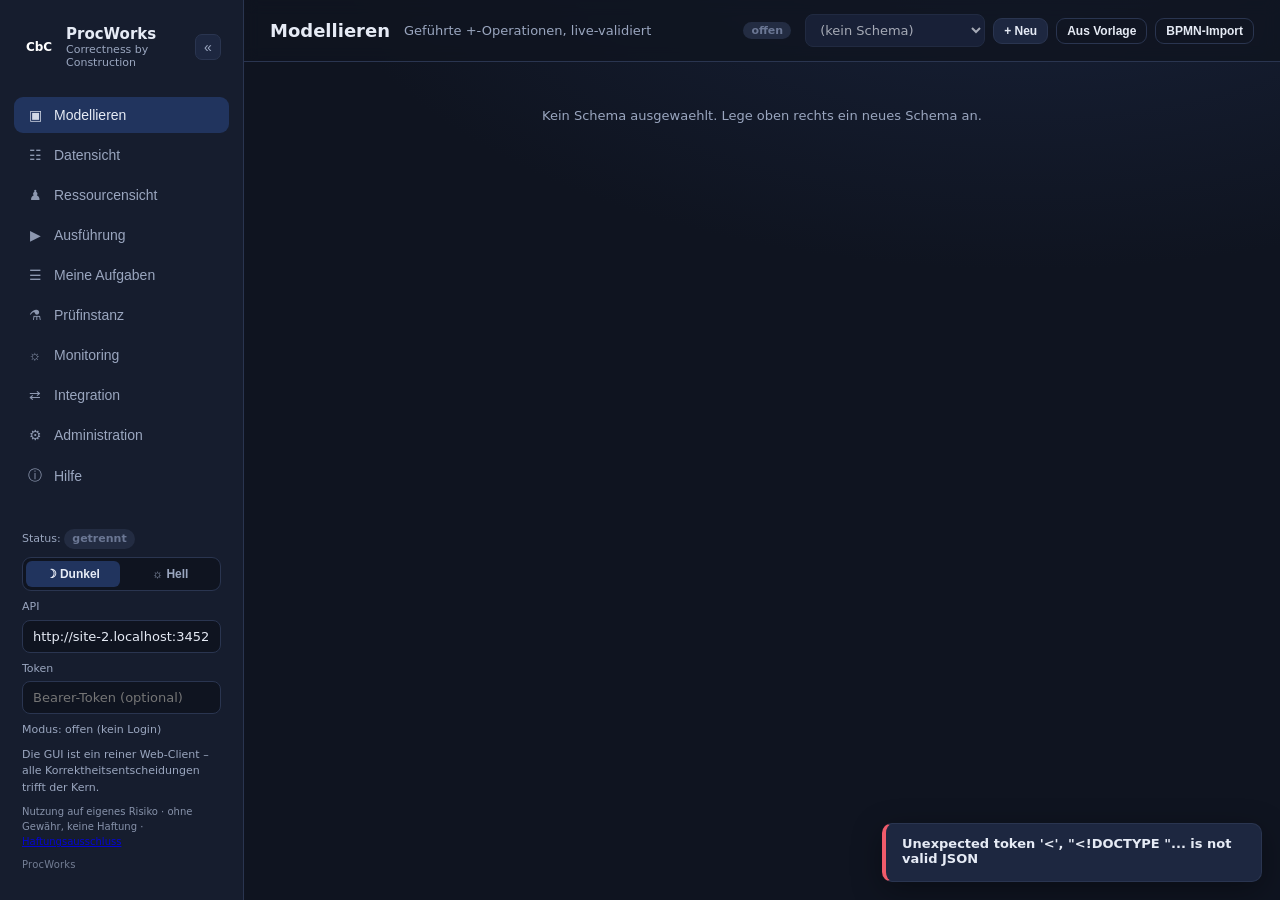
==== commit a4c879d4: "Release v1.5.0" ====
--- a/web/index.html
+++ b/web/index.html
@@ -55,6 +55,8 @@
 
   <main class="main">
     <header class="topbar">
+      <button id="nav-burger" class="nav-burger" type="button" aria-expanded="false"
+              title="Men&uuml; &ouml;ffnen" aria-label="Men&uuml; &ouml;ffnen">&#9776;</button>
       <h1 id="view-title">Modellieren</h1>
       <span class="sub" id="view-sub"></span>
       <span class="spacer"></span>
@@ -63,6 +65,10 @@
     </header>
     <section class="content" id="content"></section>
   </main>
+
+  <!-- Abdunkelnder Hintergrund hinter der ausgefahrenen Mobil-Schublade; nur in
+       der mobilen Ansicht sichtbar (styles.css), schliesst das Menue per Tipp. -->
+  <div id="nav-scrim" class="nav-scrim"></div>
 </div>
 
 <div id="modal-root"></div>
--- a/web/styles.css
+++ b/web/styles.css
@@ -159,6 +159,21 @@
   background: var(--topbar-bg); border-bottom: 1px solid var(--line);
   padding: 14px 26px; display: flex; align-items: center; gap: 14px;
 }
+/* Hamburger-Knopf der Topbar: oeffnet die mobile Menue-Schublade. Auf dem
+   Desktop komplett ausgeblendet (die Sidebar steht dort fest daneben); erst die
+   mobile Media-Query blendet ihn ein. */
+.nav-burger {
+  display: none;
+  border: 1px solid var(--line); background: var(--bg-elev2); color: var(--txt);
+  width: 34px; height: 34px; border-radius: 8px; cursor: pointer; font-size: 17px;
+  line-height: 1; place-items: center; flex: none; transition: .15s;
+}
+.nav-burger:hover { border-color: var(--accent); }
+
+/* Abdunkelnder Hintergrund hinter der offenen Mobil-Schublade. Basis: nicht
+   vorhanden; erst die mobile Media-Query macht ihn zum fixierten Overlay. */
+.nav-scrim { display: none; }
+
 .topbar h1 { font-size: 18px; margin: 0; font-weight: 650; }
 .topbar .sub { color: var(--txt-dim); font-size: 13px; }
 .spacer { flex: 1; }
@@ -606,3 +621,150 @@
 .tpl-cat { font-size: 11px; font-weight: 600; color: var(--txt-dim); }
 .tpl-desc { font-size: 12px; color: var(--txt-dim); line-height: 1.35; }
 
+/* ---- Demo-Banner (nur im öffentlichen Demo-Modus, PROCWORKS_DEMO_MODE) ---- */
+.demo-banner {
+  position: fixed; left: 12px; right: 12px; bottom: 12px; z-index: 900;
+  display: flex; align-items: center; gap: 12px;
+  padding: 10px 14px; border-radius: 12px;
+  background: var(--bg-elev2); border: 1px solid var(--line);
+  box-shadow: 0 8px 28px rgba(0, 0, 0, .35);
+  font-size: 13px; color: var(--txt);
+}
+.demo-banner-main { display: flex; align-items: center; gap: 10px 14px; flex-wrap: wrap; flex: 1; }
+.demo-badge {
+  font-size: 11px; font-weight: 700; letter-spacing: .06em;
+  padding: 2px 8px; border-radius: 999px;
+  background: var(--accent-soft); color: var(--accent-txt);
+}
+.demo-switch-wrap { display: inline-flex; align-items: center; gap: 8px; flex-wrap: wrap; }
+.demo-switch-label { color: var(--txt-dim); }
+.demo-switch {
+  cursor: pointer; font-size: 12px; font-weight: 600;
+  padding: 4px 10px; border-radius: 8px;
+  border: 1px solid var(--line); background: var(--bg-elev); color: var(--txt);
+  transition: .15s;
+}
+.demo-switch:hover { border-color: var(--accent); color: var(--accent); }
+.demo-pw { color: var(--txt-dim); font-family: ui-monospace, SFMono-Regular, Menlo, monospace; }
+.demo-banner-close {
+  cursor: pointer; border: none; background: transparent; color: var(--txt-dim);
+  font-size: 20px; line-height: 1; padding: 0 4px; flex: none;
+}
+.demo-banner-close:hover { color: var(--txt); }
+.demo-banner-actions { display: inline-flex; align-items: center; gap: 8px; flex: none; }
+.demo-end {
+  cursor: pointer; font-size: 12px; font-weight: 700;
+  padding: 5px 12px; border-radius: 8px;
+  border: 1px solid var(--accent); background: var(--accent-soft); color: var(--accent-txt);
+  transition: .15s;
+}
+.demo-end:hover { filter: brightness(1.08); }
+
+/* Post-demo survey (rendered inside the standard modal) */
+.survey { display: flex; flex-direction: column; gap: 16px; }
+.survey-field { display: flex; flex-direction: column; gap: 6px; }
+.survey-q { font-weight: 600; color: var(--txt); font-size: 13px; line-height: 1.35; }
+.survey-scale { display: flex; gap: 6px; }
+.survey-scale-opt {
+  flex: 1; display: flex; flex-direction: column; align-items: center; gap: 3px;
+  cursor: pointer; padding: 6px 0; border-radius: 8px;
+  border: 1px solid var(--line); background: var(--bg-elev); color: var(--txt-dim);
+  font-size: 13px; transition: .15s;
+}
+.survey-scale-opt:hover { border-color: var(--accent); color: var(--txt); }
+.survey-scale-opt input { accent-color: var(--accent); margin: 0; }
+
+/* ---------------------------------------------------------------------------
+   Mobile-Layout (Smartphone, <= 720px)
+   ---------------------------------------------------------------------------
+   Die feste Zwei-Spalten-Grundstruktur (Sidebar + Inhalt) wird zu einer
+   Einspaltensicht mit ausfahrbarer Menue-Schublade umgebaut. Leitgedanke:
+   „Meine Aufgaben" laesst sich bequem am Handy abarbeiten (Tabellen als
+   gestapelte Karten, grosse Tap-Ziele). Modellieren ist am Handy bewusst
+   zweitrangig – der Kontrollfluss-Graph bleibt nutzbar, wird aber nicht eigens
+   fuers Handy optimiert. Alle Farben weiterhin ausschliesslich ueber die
+   CSS-Variablen (siehe Dateikopf), damit die helle Variante traegt.
+   --------------------------------------------------------------------------- */
+@media (max-width: 720px) {
+  /* Grundlayout: eine Spalte, der Inhalt fuellt die volle Breite. */
+  .app { grid-template-columns: 1fr; }
+
+  /* Sidebar wird zur ausfahrbaren Schublade (off-canvas). Standard: links
+     ausserhalb des Bildschirms; `data-mobile-nav="open"` am <html> (app.js)
+     schiebt sie ein. */
+  .sidebar {
+    position: fixed; top: 0; left: 0; bottom: 0; z-index: 60;
+    width: min(84vw, 300px); overflow-y: auto;
+    transform: translateX(-100%);
+    transition: transform .22s ease;
+    box-shadow: var(--shadow);
+  }
+  :root[data-mobile-nav="open"] .sidebar { transform: translateX(0); }
+
+  /* Die Schublade zeigt am Handy immer das volle Menue – der schmale
+     Menue-Modus (data-sidebar="collapsed") wird hier neutralisiert. */
+  :root[data-sidebar="collapsed"] .app { grid-template-columns: 1fr; }
+  :root[data-sidebar="collapsed"] .sidebar { padding: 18px 14px; align-items: stretch; }
+  :root[data-sidebar="collapsed"] .brand { flex-direction: row; gap: 10px; padding: 6px 8px 18px; }
+  :root[data-sidebar="collapsed"] .brand-text { display: block; }
+  :root[data-sidebar="collapsed"] .nav button { justify-content: flex-start; padding: 10px 12px; gap: 10px; }
+  :root[data-sidebar="collapsed"] .nav .lbl { display: inline; }
+  :root[data-sidebar="collapsed"] .side-foot { display: flex; }
+
+  /* Der Einklapp-Knopf ist am Handy sinnlos (die Schublade faehrt ganz ein/aus). */
+  .side-collapse { display: none; }
+
+  /* Abdunkelnder Hintergrund hinter der offenen Schublade; schliesst per Tipp. */
+  .nav-scrim {
+    display: block; position: fixed; inset: 0; z-index: 55;
+    background: var(--backdrop); opacity: 0; pointer-events: none;
+    transition: opacity .22s ease;
+  }
+  :root[data-mobile-nav="open"] .nav-scrim { opacity: 1; pointer-events: auto; }
+
+  /* Topbar: Hamburger + Titel in Zeile 1; die Modellauswahl umbricht in Zeile 2
+     und nimmt die volle Breite ein (statt weit rechts abgeschnitten zu sein). */
+  .topbar { flex-wrap: wrap; gap: 10px 12px; padding: 12px 16px; }
+  .topbar .sub { display: none; }          /* Beschreibungstext spart Platz */
+  .nav-burger { display: inline-grid; }    /* nur am Handy sichtbar */
+  #schema-picker { order: 10; flex: 1 0 100%; flex-wrap: wrap; }
+  #schema-picker select { flex: 1 1 100%; min-width: 0; width: 100%; }
+  /* Modellier-Aktionen (+ Neu / Aus Vorlage / BPMN-Import) sind am Handy
+     zweitrangig – ausblenden, damit die Prozessauswahl schlank bleibt. */
+  #schema-picker .btn { display: none; }
+
+  /* Inhalt: schmaleres Aussenmass, mehr Platz fuer die Aufgabenkarten. */
+  .content { padding: 16px 14px 48px; }
+
+  /* Tabellen als gestapelte Karten. Jede Zeile wird zu einer Karte, die Zellen
+     stapeln sich; die (visuell entfernte) Kopfzeile wird je Zelle ueber
+     `data-label` (in app.js gesetzt) als vorangestellte Feldbeschriftung
+     ersetzt. So ist „Meine Aufgaben" ohne horizontales Scrollen lesbar. */
+  .content table, .content thead, .content tbody, .content tr, .content td { display: block; width: 100%; }
+  .content thead { position: absolute; width: 1px; height: 1px; overflow: hidden; clip: rect(0 0 0 0); }
+  .content tr {
+    border: 1px solid var(--line); border-radius: 10px;
+    background: var(--bg-elev2); margin-bottom: 10px;
+  }
+  /* Zellen block-gestapelt: die Feldbeschriftung (data-label) steht als kleine
+     Zeile ueber dem Wert. Robust gegen lange Werte (z. B. Berechtigten-Listen),
+     die einfach umbrechen statt seitlich zu ueberlaufen. */
+  .content td {
+    display: block; padding: 8px 12px; border-bottom: 1px solid var(--line);
+    overflow-wrap: anywhere;
+  }
+  .content tr td:last-child { border-bottom: 0; }
+  .content td::before {
+    content: attr(data-label); display: block; margin-bottom: 2px;
+    color: var(--txt-dim); font-size: 11px; font-weight: 700;
+    text-transform: uppercase; letter-spacing: .4px;
+  }
+  /* Zellen ohne Ueberschrift (z. B. die Aktionsspalte mit „Erledigen") tragen
+     kein Label; ihr Knopf wird breit und gut tippbar. */
+  .content td:not([data-label])::before { content: none; }
+  .content td:not([data-label]) .btn { width: 100%; justify-content: center; }
+  /* Zeilen-Hervorhebung (Sprung aus dem Kontrollfluss) auf der Karte. */
+  .content tr.hl-row td:first-child { box-shadow: none; }
+  .content tr.hl-row { box-shadow: inset 3px 0 0 var(--accent); }
+}
+
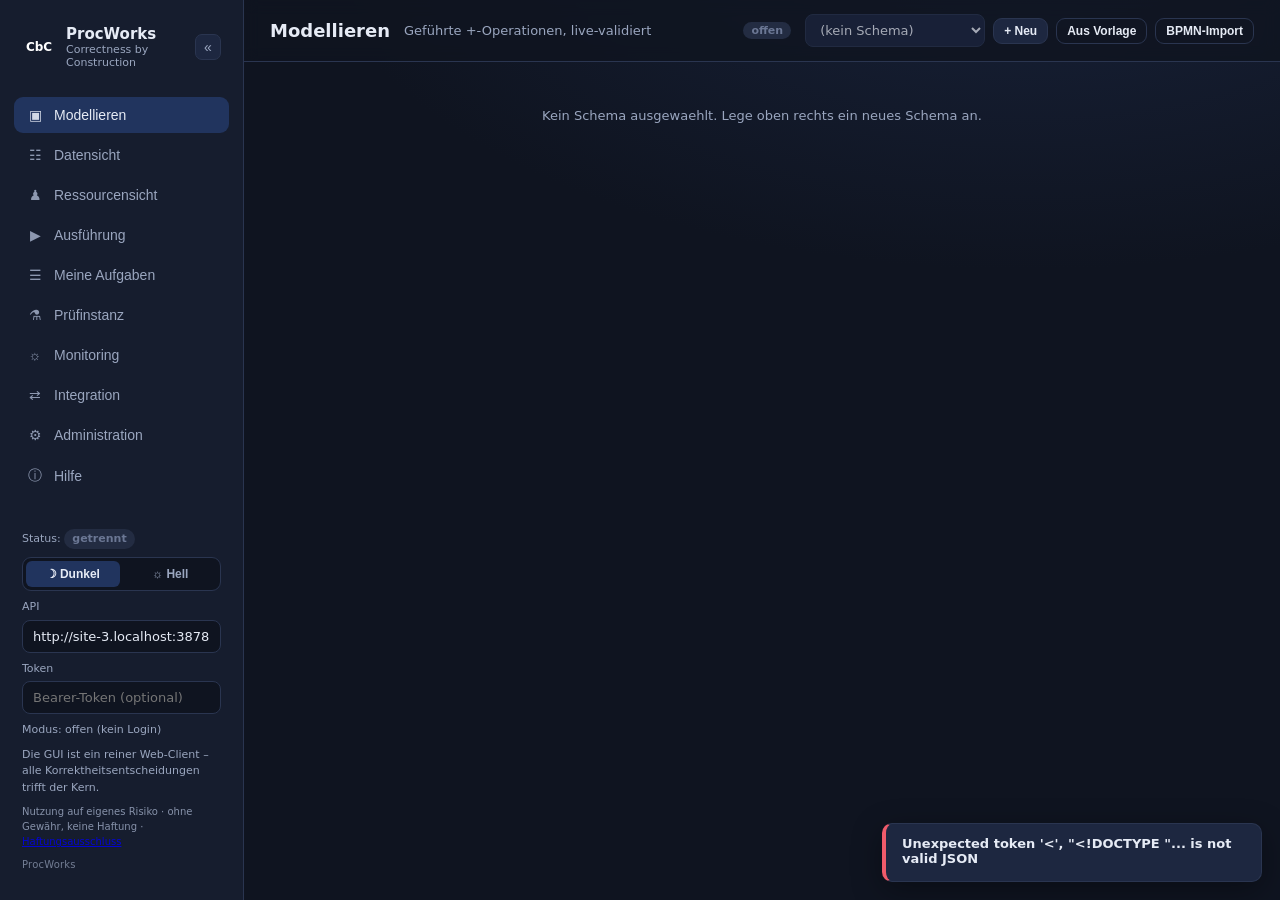
==== commit 7a51dd8e: "Release v1.6.0" ====
--- a/web/index.html
+++ b/web/index.html
@@ -1,80 +1,91 @@
-<!DOCTYPE html>
-<!-- SPDX-License-Identifier: BUSL-1.1 -->
-<html lang="de">
-<head>
-<meta charset="UTF-8" />
-<meta name="viewport" content="width=device-width, initial-scale=1.0" />
-<title>ProcWorks &middot; Client</title>
-<link rel="stylesheet" href="styles.css" />
-</head>
-<body>
-<div class="app">
-  <aside class="sidebar">
-    <div class="brand">
-      <div class="logo">CbC</div>
-      <div class="brand-text">
-        <b>ProcWorks</b>
-        <small>Correctness by Construction</small>
-      </div>
-      <button id="sidebar-toggle" class="side-collapse" type="button"
-              title="Men&uuml; ein-/ausklappen" aria-label="Men&uuml; ein-/ausklappen">&laquo;</button>
-    </div>
-    <nav class="nav" id="nav">
-      <button data-view="model" class="active" title="Modellieren"><span class="ico">&#9635;</span> <span class="lbl">Modellieren</span></button>
-      <button data-view="data" title="Datensicht"><span class="ico">&#9783;</span> <span class="lbl">Datensicht</span></button>
-      <button data-view="org" title="Ressourcensicht"><span class="ico">&#9823;</span> <span class="lbl">Ressourcensicht</span></button>
-      <button data-view="run" title="Ausf&uuml;hrung"><span class="ico">&#9654;</span> <span class="lbl">Ausf&uuml;hrung</span></button>
-      <button data-view="tasks" title="Meine Aufgaben"><span class="ico">&#9776;</span> <span class="lbl">Meine Aufgaben</span></button>
-      <button data-view="testrun" title="Pr&uuml;finstanz"><span class="ico">&#9879;</span> <span class="lbl">Pr&uuml;finstanz</span></button>
-      <button data-view="monitor" title="Monitoring"><span class="ico">&#9788;</span> <span class="lbl">Monitoring</span></button>
-      <button data-view="integration" title="Integration"><span class="ico">&#8644;</span> <span class="lbl">Integration</span></button>
-      <button data-view="admin" title="Administration"><span class="ico">&#9881;</span> <span class="lbl">Administration</span></button>
-      <button data-view="help" title="Hilfe"><span class="ico">&#9432;</span> <span class="lbl">Hilfe</span></button>
-    </nav>
-    <div class="side-foot">
-      <div>Status: <span id="conn-pill" class="pill pill-gray">getrennt</span></div>
-      <div class="theme-switch" role="group" aria-label="Farbschema">
-        <button type="button" class="theme-btn" data-theme-choice="dark" title="Dunkles Farbschema">&#9789; Dunkel</button>
-        <button type="button" class="theme-btn" data-theme-choice="light" title="Helles Farbschema">&#9788; Hell</button>
-      </div>
-      <label class="api-field">API
-        <input id="api-base" type="text" spellcheck="false" />
-      </label>
-      <label class="api-field" id="token-field">Token
-        <input id="auth-token" type="password" spellcheck="false" autocomplete="off"
-               placeholder="Bearer-Token (optional)" />
-      </label>
-      <div id="auth-user" class="muted">Modus: offen (kein Login)</div>
-      <button id="logout-btn" class="btn ghost small" style="display:none">Abmelden</button>
-      <div class="muted">Die GUI ist ein reiner Web-Client &ndash; alle Korrektheits&shy;entscheidungen trifft der Kern.</div>
-      <div class="muted disclaimer-foot">Nutzung auf eigenes Risiko &middot; ohne Gew&auml;hr, keine Haftung &middot;
-        <a href="https://github.com/tobiasHaecker/procworks-release/blob/main/DISCLAIMER.md" target="_blank" rel="noopener">Haftungsausschluss</a></div>
-      <div id="app-version" class="muted app-version">ProcWorks</div>
-    </div>
-  </aside>
-
-  <main class="main">
-    <header class="topbar">
-      <button id="nav-burger" class="nav-burger" type="button" aria-expanded="false"
-              title="Men&uuml; &ouml;ffnen" aria-label="Men&uuml; &ouml;ffnen">&#9776;</button>
-      <h1 id="view-title">Modellieren</h1>
-      <span class="sub" id="view-sub"></span>
-      <span class="spacer"></span>
-      <span id="user-pill" class="pill pill-gray">offen</span>
-      <div id="schema-picker" class="picker"></div>
-    </header>
-    <section class="content" id="content"></section>
-  </main>
-
-  <!-- Abdunkelnder Hintergrund hinter der ausgefahrenen Mobil-Schublade; nur in
-       der mobilen Ansicht sichtbar (styles.css), schliesst das Menue per Tipp. -->
-  <div id="nav-scrim" class="nav-scrim"></div>
-</div>
-
-<div id="modal-root"></div>
-<div id="toast-root" class="toast-root"></div>
-<div id="auth-overlay" class="auth-overlay" style="display:none"></div>
-
-<script src="app.js"></script>
-</body>
-</html>
+<!DOCTYPE html>
+<!-- SPDX-License-Identifier: BUSL-1.1 -->
+<html lang="de">
+<head>
+<meta charset="UTF-8" />
+<meta name="viewport" content="width=device-width, initial-scale=1.0" />
+<title>ProcWorks &middot; Client</title>
+<link rel="stylesheet" href="styles.css" />
+<link rel="stylesheet" href="tour/tour.css" />
+</head>
+<body>
+<div class="app">
+  <aside class="sidebar">
+    <div class="brand">
+      <div class="logo">CbC</div>
+      <div class="brand-text">
+        <b>ProcWorks</b>
+        <small>Correctness by Construction</small>
+      </div>
+      <button id="sidebar-toggle" class="side-collapse" type="button"
+              title="Men&uuml; ein-/ausklappen" aria-label="Men&uuml; ein-/ausklappen">&laquo;</button>
+    </div>
+    <nav class="nav" id="nav">
+      <button data-view="model" data-tour="nav.model" class="active" title="Modellieren"><span class="ico">&#9635;</span> <span class="lbl">Modellieren</span></button>
+      <button data-view="data" title="Datensicht"><span class="ico">&#9783;</span> <span class="lbl">Datensicht</span></button>
+      <button data-view="org" title="Ressourcensicht"><span class="ico">&#9823;</span> <span class="lbl">Ressourcensicht</span></button>
+      <button data-view="run" title="Ausf&uuml;hrung"><span class="ico">&#9654;</span> <span class="lbl">Ausf&uuml;hrung</span></button>
+      <button data-view="tasks" data-tour="nav.tasks" title="Meine Aufgaben"><span class="ico">&#9776;</span> <span class="lbl">Meine Aufgaben</span></button>
+      <button data-view="testrun" data-tour="nav.testrun" title="Pr&uuml;finstanz"><span class="ico">&#9879;</span> <span class="lbl">Pr&uuml;finstanz</span></button>
+      <button data-view="monitor" data-tour="nav.monitor" title="Monitoring"><span class="ico">&#9788;</span> <span class="lbl">Monitoring</span></button>
+      <button data-view="integration" title="Integration"><span class="ico">&#8644;</span> <span class="lbl">Integration</span></button>
+      <button data-view="admin" data-tour="nav.admin" title="Administration"><span class="ico">&#9881;</span> <span class="lbl">Administration</span></button>
+      <button data-view="help" data-tour="nav.help" title="Hilfe"><span class="ico">&#9432;</span> <span class="lbl">Hilfe</span></button>
+    </nav>
+    <div class="side-foot">
+      <div>Status: <span id="conn-pill" class="pill pill-gray">getrennt</span></div>
+      <div class="theme-switch" role="group" aria-label="Farbschema">
+        <button type="button" class="theme-btn" data-theme-choice="dark" title="Dunkles Farbschema">&#9789; Dunkel</button>
+        <button type="button" class="theme-btn" data-theme-choice="light" title="Helles Farbschema">&#9788; Hell</button>
+      </div>
+      <label class="api-field">API
+        <input id="api-base" type="text" spellcheck="false" />
+      </label>
+      <label class="api-field" id="token-field">Token
+        <input id="auth-token" type="password" spellcheck="false" autocomplete="off"
+               placeholder="Bearer-Token (optional)" />
+      </label>
+      <div id="auth-user" class="muted">Modus: offen (kein Login)</div>
+      <button id="logout-btn" class="btn ghost small" style="display:none">Abmelden</button>
+      <div class="muted">Die GUI ist ein reiner Web-Client &ndash; alle Korrektheits&shy;entscheidungen trifft der Kern.</div>
+      <div class="muted disclaimer-foot">Nutzung auf eigenes Risiko &middot; ohne Gew&auml;hr, keine Haftung &middot;
+        <a href="https://github.com/tobiasHaecker/procworks-release/blob/main/DISCLAIMER.md" target="_blank" rel="noopener">Haftungsausschluss</a></div>
+      <div id="app-version" class="muted app-version">ProcWorks</div>
+    </div>
+  </aside>
+
+  <main class="main">
+    <header class="topbar">
+      <button id="nav-burger" class="nav-burger" type="button" aria-expanded="false"
+              title="Men&uuml; &ouml;ffnen" aria-label="Men&uuml; &ouml;ffnen">&#9776;</button>
+      <h1 id="view-title">Modellieren</h1>
+      <span class="sub" id="view-sub"></span>
+      <span class="spacer"></span>
+      <!-- Abzeichen der gefuehrten Tour ("es wird nichts gespeichert"); leer,
+           solange keine Sandkasten-Tour laeuft. -->
+      <span id="tour-badge-slot"></span>
+      <span id="user-pill" class="pill pill-gray">offen</span>
+      <div id="schema-picker" class="picker"></div>
+    </header>
+    <section class="content" id="content"></section>
+  </main>
+
+  <!-- Abdunkelnder Hintergrund hinter der ausgefahrenen Mobil-Schublade; nur in
+       der mobilen Ansicht sichtbar (styles.css), schliesst das Menue per Tipp. -->
+  <div id="nav-scrim" class="nav-scrim"></div>
+</div>
+
+<div id="modal-root"></div>
+<div id="toast-root" class="toast-root"></div>
+<!-- Overlay der gefuehrten Tour (docs/Tutorial-Konzept.md); leer, solange keine laeuft. -->
+<div id="tour-root"></div>
+<div id="auth-overlay" class="auth-overlay" style="display:none"></div>
+
+<script src="app.js"></script>
+<!-- Gefuehrte Tour: Daten, Aufzeichnung, Engine. Nach app.js geladen, weil die
+     Engine dessen Helfer (state, render, el, ...) verwendet. -->
+<script src="tour/fixtures.js"></script>
+<script src="tour/tours.js"></script>
+<script src="tour/engine.js"></script>
+</body>
+</html>
--- a/web/styles.css
+++ b/web/styles.css
@@ -76,6 +76,10 @@
   --shadow: 0 8px 30px rgba(30, 45, 80, .12);
 }
 * { box-sizing: border-box; }
+/* `text-size-adjust: 100%` verhindert die automatische Schriftvergroesserung,
+   die mobile Safari/Chrome sonst auf einzelne Textbloecke anwenden – sie wuerde
+   die sorgfaeltig abgestimmten Schriftgroessen unvorhersehbar aufblaehen. */
+html { -webkit-text-size-adjust: 100%; text-size-adjust: 100%; }
 html, body { margin: 0; height: 100%; }
 body {
   font-family: "Segoe UI", system-ui, -apple-system, Roboto, Arial, sans-serif;
@@ -85,7 +89,13 @@
 }
 
 /* ---- Layout ---- */
-.app { display: grid; grid-template-columns: 244px 1fr; height: 100vh; }
+/* Hoehe: `dvh` (dynamic viewport height) folgt dem tatsaechlich sichtbaren
+   Bereich, wenn mobile Browser ihre Adress-/Werkzeugleiste ein- und ausblenden.
+   `100vh` meint auf iOS die *grosse* Viewport-Hoehe – die App waere damit hoeher
+   als der sichtbare Bereich und ihr unteres Ende (Fusszeile der Schublade,
+   Seitenende) verschwaende dauerhaft hinter der Safari-Leiste. `vh` bleibt als
+   Rueckfall fuer Browser ohne `dvh` stehen. */
+.app { display: grid; grid-template-columns: 244px 1fr; height: 100vh; height: 100dvh; }
 .sidebar {
   background: var(--bg-elev); border-right: 1px solid var(--line);
   padding: 18px 14px; display: flex; flex-direction: column; gap: 6px;
@@ -693,7 +703,11 @@
      ausserhalb des Bildschirms; `data-mobile-nav="open"` am <html> (app.js)
      schiebt sie ein. */
   .sidebar {
-    position: fixed; top: 0; left: 0; bottom: 0; z-index: 60;
+    position: fixed; top: 0; left: 0; z-index: 60;
+    /* Hoehe wie die App am sichtbaren Viewport ausrichten (siehe `.app`), statt
+       per `bottom: 0` am *grossen* Viewport – sonst liegt die Fusszeile der
+       Schublade (Theme-Schalter, Abmelden) unerreichbar hinter der Safari-Leiste. */
+    height: 100vh; height: 100dvh;
     width: min(84vw, 300px); overflow-y: auto;
     transform: translateX(-100%);
     transition: transform .22s ease;
@@ -735,6 +749,18 @@
 
   /* Inhalt: schmaleres Aussenmass, mehr Platz fuer die Aufgabenkarten. */
   .content { padding: 16px 14px 48px; }
+
+  /* Eingabefelder mindestens 16px: mobile Safari zoomt beim Antippen eines
+     Feldes automatisch hinein, sobald dessen Schrift kleiner als 16px ist – und
+     zoomt danach *nicht* wieder heraus. Die Seite bleibt dann vergroessert und
+     seitlich verschoben stehen, was die gesamte Ansicht verzerrt wirken laesst.
+     Gilt fuer alle Felder inkl. der Sidebar-Fusszeile (API/Token) und der
+     Prozessauswahl. Nur mobil – der Desktop behaelt seine kompakte Optik. */
+  input[type=text], input[type=number], input[type=password], input[type=date],
+  input[type=datetime-local], select, textarea,
+  .api-field input, .picker select {
+    font-size: 16px;
+  }
 
   /* Tabellen als gestapelte Karten. Jede Zeile wird zu einer Karte, die Zellen
      stapeln sich; die (visuell entfernte) Kopfzeile wird je Zelle ueber
--- a/web/tour/tour.css
+++ b/web/tour/tour.css
@@ -0,0 +1,208 @@
+/* SPDX-License-Identifier: BUSL-1.1 */
+
+/* ---------------------------------------------------------------------------
+   Geführte Tour -- Overlay, Spotlight und Popup (docs/Tutorial-Konzept.md).
+
+   Farben ausschliesslich ueber die CSS-Variablen aus styles.css, damit die
+   Tour in beiden Farbschemata (dunkel/hell) funktioniert. Diese Datei fasst
+   keine bestehende Regel an; sie wird zusaetzlich zu styles.css geladen.
+   --------------------------------------------------------------------------- */
+
+/* Wurzelknoten des Overlays. Selbst ohne Groesse -- die Kinder sind fixiert
+   positioniert, damit sie unabhaengig vom Seiten-Scroll sitzen. */
+#tour-root {
+  position: fixed;
+  inset: 0;
+  z-index: 900;          /* ueber der App, unter Modal (#modal-root) und Toasts */
+  pointer-events: none;  /* der Scrim entscheidet selbst, ob er Klicks nimmt */
+}
+
+/* --- Abdunklung mit Aussparung (Spotlight) -------------------------------- */
+
+.tour-scrim {
+  position: fixed;
+  inset: 0;
+  background: var(--backdrop);
+  /* Die Aussparung um den Anker setzt engine.js als clip-path per Inline-Style. */
+}
+
+/* Standard: die Anwendung bleibt neben dem Spotlight voll bedienbar.
+   Nur bei einem schreibenden ("simulate") Schritt blockt der Scrim Klicks,
+   damit ein Klick an die falsche Stelle die Aufzeichnung nicht entkoppelt. */
+.tour-scrim.blocking { pointer-events: auto; }
+
+/* Der pulsierende Ring um das hervorgehobene Bedienelement. */
+.tour-ring {
+  position: fixed;
+  border: 2px solid var(--accent);
+  border-radius: 10px;
+  box-shadow: 0 0 0 4px var(--accent-soft);
+  pointer-events: none;
+  animation: tour-pulse 1.8s ease-in-out infinite;
+}
+
+@keyframes tour-pulse {
+  0%, 100% { box-shadow: 0 0 0 4px var(--accent-soft); }
+  50%      { box-shadow: 0 0 0 9px var(--accent-soft); }
+}
+
+/* --- Popup ---------------------------------------------------------------- */
+
+.tour-pop {
+  position: fixed;
+  width: min(340px, calc(100vw - 24px));
+  background: var(--bg-elev2);
+  border: 1px solid var(--line);
+  border-radius: var(--radius);
+  box-shadow: var(--shadow);
+  padding: 14px 16px 12px;
+  color: var(--txt);
+  pointer-events: auto;
+}
+
+/* Rueckfall, wenn kein Anker gefunden wurde: mittig statt am Element. */
+.tour-pop.centered {
+  left: 50%;
+  top: 50%;
+  transform: translate(-50%, -50%);
+}
+
+.tour-pop-h { display: flex; align-items: flex-start; gap: 8px; }
+.tour-pop-h h3 {
+  margin: 0;
+  font-size: 15px;
+  line-height: 1.35;
+  flex: 1;
+  outline: none;          /* Fokus liegt hier nur fuer Screenreader */
+}
+
+.tour-x {
+  background: none;
+  border: none;
+  color: var(--txt-dim);
+  font-size: 20px;
+  line-height: 1;
+  cursor: pointer;
+  padding: 0 2px;
+}
+.tour-x:hover { color: var(--txt); }
+
+.tour-body {
+  margin: 8px 0 0;
+  font-size: 13px;
+  line-height: 1.55;
+  color: var(--txt-dim);
+}
+
+/* Die Handlungsaufforderung -- das Einzige, was der Nutzer wirklich tun soll. */
+.tour-hint {
+  margin: 10px 0 0;
+  font-size: 13px;
+  line-height: 1.5;
+  font-weight: 600;
+  color: var(--accent-txt);
+  background: var(--accent-soft);
+  border-radius: 8px;
+  padding: 8px 10px;
+}
+
+.tour-warn {
+  margin: 8px 0 0;
+  font-size: 12px;
+  color: var(--amber);
+}
+
+.tour-doc { margin: 8px 0 0; font-size: 12px; }
+.tour-doc a { color: var(--accent); }
+
+.tour-foot {
+  display: flex;
+  align-items: center;
+  gap: 6px;
+  margin-top: 12px;
+  padding-top: 10px;
+  border-top: 1px solid var(--line);
+}
+.tour-count { font-size: 12px; color: var(--txt-dim); }
+.tour-spacer { flex: 1; }
+
+/* --- Willkommens-Angebot (zentrales Modal, ohne Spotlight) ---------------- */
+
+.tour-offer-backdrop {
+  position: fixed;
+  inset: 0;
+  background: var(--backdrop);
+  display: flex;
+  align-items: center;
+  justify-content: center;
+  pointer-events: auto;
+  padding: 16px;
+}
+
+.tour-offer {
+  width: min(440px, 100%);
+  background: var(--bg-elev2);
+  border: 1px solid var(--line);
+  border-radius: var(--radius);
+  box-shadow: var(--shadow);
+  padding: 20px 22px 16px;
+}
+.tour-offer h2 { margin: 0 0 8px; font-size: 18px; }
+.tour-offer p { margin: 0 0 8px; font-size: 13px; line-height: 1.55; color: var(--txt-dim); }
+.tour-offer-note { color: var(--muted); font-size: 12px !important; }
+
+.tour-offer-actions {
+  display: flex;
+  flex-wrap: wrap;
+  gap: 8px;
+  margin-top: 14px;
+}
+
+/* --- Abzeichen „es wird nichts gespeichert" (Topbar) ---------------------- */
+
+.tour-badge {
+  background: var(--amber-soft);
+  color: var(--amber);
+  border: 1px solid var(--amber);
+  border-radius: 999px;
+  padding: 3px 10px;
+  font-size: 12px;
+  font-weight: 600;
+  white-space: nowrap;
+}
+
+/* --- Karte „Geführte Tour" in der Hilfe-Sicht ----------------------------- */
+
+.tour-cards { display: flex; flex-wrap: wrap; gap: 10px; }
+.tour-card {
+  flex: 1 1 220px;
+  border: 1px solid var(--line);
+  border-radius: 10px;
+  padding: 12px 14px;
+  background: var(--bg-elev);
+}
+.tour-card b { display: block; font-size: 14px; margin-bottom: 2px; }
+.tour-card span { display: block; font-size: 12px; color: var(--txt-dim); margin-bottom: 10px; }
+
+/* --- Mobil ---------------------------------------------------------------- */
+
+@media (max-width: 720px) {
+  /* Auf schmalen Geraeten sitzt das Popup als Bottom-Sheet ueber die volle
+     Breite -- ein an ein kleines Element geheftetes Kaertchen waere dort
+     entweder abgeschnitten oder wuerde den Anker selbst verdecken. */
+  .tour-pop,
+  .tour-pop.centered {
+    left: 8px !important;
+    right: 8px;
+    top: auto !important;
+    bottom: 8px;
+    width: auto;
+    transform: none;
+  }
+}
+
+/* --- Bewegungsreduktion --------------------------------------------------- */
+
+@media (prefers-reduced-motion: reduce) {
+  .tour-ring { animation: none; }
+}
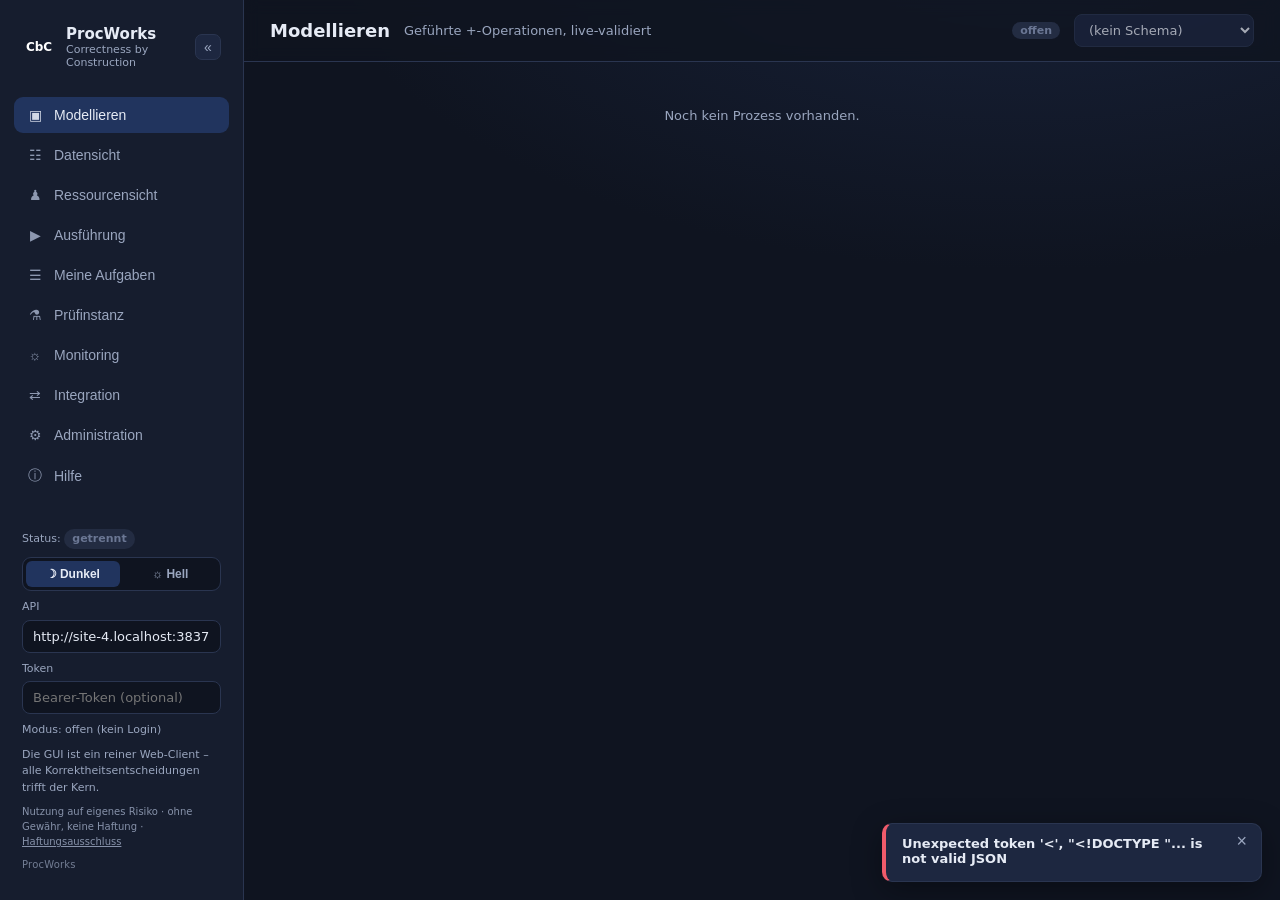
==== commit bb90fe90: "Release v1.29.0" ====
--- a/web/index.html
+++ b/web/index.html
@@ -5,6 +5,7 @@
 <meta charset="UTF-8" />
 <meta name="viewport" content="width=device-width, initial-scale=1.0" />
 <title>ProcWorks &middot; Client</title>
+<link rel="icon" type="image/svg+xml" href="favicon.svg" />
 <link rel="stylesheet" href="styles.css" />
 <link rel="stylesheet" href="tour/tour.css" />
 </head>
--- a/web/styles.css
+++ b/web/styles.css
@@ -1,796 +1,1164 @@
-/* SPDX-License-Identifier: BUSL-1.1 */
-
-/* ---------------------------------------------------------------------------
-   Farbschema (Theme)
-   ---------------------------------------------------------------------------
-   Die gesamte GUI ist rein ueber CSS-Variablen eingefaerbt. Das dunkle Schema
-   ist der Default auf :root; die helle Variante ueberschreibt dieselben
-   Variablen unter `:root[data-theme="light"]`. Der Web-Client (app.js) stempelt
-   das gewuenschte Theme als `data-theme`-Attribut auf das <html>-Element und
-   merkt sich die Wahl in localStorage ("theme"). So laesst sich das Aussehen
-   umschalten, ohne dass eine einzige Komponentenregel angefasst werden muss.
-   Neue Regeln MUESSEN Farben ausschliesslich ueber diese Variablen beziehen,
-   sonst bricht die helle Variante.
-   --------------------------------------------------------------------------- */
-:root {
-  --bg: #0f1420;
-  --bg-elev: #161d2e;
-  --bg-elev2: #1d2740;
-  --line: #2a3550;
-  --txt: #e6ebf5;
-  --txt-dim: #9aa6bf;
-  --muted: #9aa6bf;           /* Alias fuer gedaempften Text (tl-*/tree-Badges) */
-  --accent: #4f86ff;
-  --accent-soft: #21345e;
-  --accent-txt: #cfe0ff;      /* Text/Icon auf accent-soft-Flaechen (Chips, Badges) */
-  --on-accent: #ffffff;       /* Text auf gefuellter accent-Flaeche (Buttons) */
-  --green: #2fbf71;
-  --green-soft: #163a2a;
-  --amber: #f0a93b;
-  --amber-soft: #3d2e12;
-  --red: #ef5b6b;
-  --red-soft: #3a1a20;
-  --gray: #6b7794;
-  --gray-soft: #232c42;
-  --purple: #8a5bff;          /* Sub-Prozess-/Bearbeiter-Akzent */
-  --purple-soft: #2a2350;
-  --purple-txt: #d8c9ff;
-  --topbar-bg: rgba(15, 20, 32, .8);   /* halbtransparente, verschwimmende Topbar */
-  --backdrop: rgba(6, 10, 18, .6);     /* Modal-Abdunklung */
-  --body-glow: #18223a;                /* radialer Schimmer im Seitenhintergrund */
-  --hairline: rgba(255, 255, 255, .02);/* extrem dezente Flaechenaufhellung */
-  --graph-sel-stroke: #ffffff;         /* Auswahlkontur im Kontrollfluss-Graph */
-  --radius: 12px;
-  --shadow: 0 8px 30px rgba(0, 0, 0, .35);
-}
-
-/* Helle Variante: ueberschreibt nur die Farb-Variablen (nicht das Layout). */
-:root[data-theme="light"] {
-  --bg: #f4f6fb;
-  --bg-elev: #ffffff;
-  --bg-elev2: #eceff6;
-  --line: #d5dbe7;
-  --txt: #1a2233;
-  --txt-dim: #5b6678;
-  --muted: #5b6678;
-  --accent: #2f6bff;
-  --accent-soft: #dbe7ff;
-  --accent-txt: #1a4bc4;
-  --on-accent: #ffffff;
-  --green: #1f9d57;
-  --green-soft: #d6f2e2;
-  --amber: #b5760c;
-  --amber-soft: #fbeccb;
-  --red: #d63a4a;
-  --red-soft: #fbe0e3;
-  --gray: #6b7794;
-  --gray-soft: #e6e9f0;
-  --purple: #7c4dff;
-  --purple-soft: #e7dfff;
-  --purple-txt: #5a34c0;
-  --topbar-bg: rgba(255, 255, 255, .82);
-  --backdrop: rgba(30, 40, 60, .35);
-  --body-glow: #dfe8ff;
-  --hairline: rgba(0, 0, 0, .025);
-  --graph-sel-stroke: #1a2233;
-  --shadow: 0 8px 30px rgba(30, 45, 80, .12);
-}
-* { box-sizing: border-box; }
-/* `text-size-adjust: 100%` verhindert die automatische Schriftvergroesserung,
-   die mobile Safari/Chrome sonst auf einzelne Textbloecke anwenden – sie wuerde
-   die sorgfaeltig abgestimmten Schriftgroessen unvorhersehbar aufblaehen. */
-html { -webkit-text-size-adjust: 100%; text-size-adjust: 100%; }
-html, body { margin: 0; height: 100%; }
-body {
-  font-family: "Segoe UI", system-ui, -apple-system, Roboto, Arial, sans-serif;
-  background: radial-gradient(1200px 600px at 80% -10%, var(--body-glow) 0%, transparent 60%), var(--bg);
-  color: var(--txt);
-  -webkit-font-smoothing: antialiased;
-}
-
-/* ---- Layout ---- */
-/* Hoehe: `dvh` (dynamic viewport height) folgt dem tatsaechlich sichtbaren
-   Bereich, wenn mobile Browser ihre Adress-/Werkzeugleiste ein- und ausblenden.
-   `100vh` meint auf iOS die *grosse* Viewport-Hoehe – die App waere damit hoeher
-   als der sichtbare Bereich und ihr unteres Ende (Fusszeile der Schublade,
-   Seitenende) verschwaende dauerhaft hinter der Safari-Leiste. `vh` bleibt als
-   Rueckfall fuer Browser ohne `dvh` stehen. */
-.app { display: grid; grid-template-columns: 244px 1fr; height: 100vh; height: 100dvh; }
-.sidebar {
-  background: var(--bg-elev); border-right: 1px solid var(--line);
-  padding: 18px 14px; display: flex; flex-direction: column; gap: 6px;
-}
-.brand { display: flex; align-items: center; gap: 10px; padding: 6px 8px 18px; }
-.brand .logo {
-  width: 34px; height: 34px; border-radius: 8px;
-  background: linear-gradient(135deg, var(--accent), #8a5bff);
-  display: grid; place-items: center; font-weight: 800; color: #fff; font-size: 12px;
-}
-.brand-text { flex: 1; min-width: 0; }
-.brand b { font-size: 15px; }
-.brand small { display: block; color: var(--txt-dim); font-weight: 500; font-size: 11px; }
-/* Umschalt-Knopf fuer den schmalen Menue-Modus (oben in der Sidebar). */
-.side-collapse {
-  border: 1px solid var(--line); background: var(--bg-elev2); color: var(--txt-dim);
-  width: 26px; height: 26px; border-radius: 7px; cursor: pointer; font-size: 14px;
-  line-height: 1; display: grid; place-items: center; flex: none; transition: .15s;
-}
-.side-collapse:hover { border-color: var(--accent); color: var(--txt); }
-.nav { display: flex; flex-direction: column; gap: 4px; margin-top: 4px; }
-.nav button {
-  text-align: left; border: 0; background: transparent; color: var(--txt-dim);
-  padding: 10px 12px; border-radius: 9px; cursor: pointer; font-size: 14px;
-  display: flex; align-items: center; gap: 10px; transition: .15s;
-}
-.nav button:hover { background: var(--bg-elev2); color: var(--txt); }
-.nav button.active { background: var(--accent-soft); color: var(--txt); }
-.nav .ico { width: 18px; text-align: center; opacity: .9; }
-
-/* ---- Eingeklappter (schmaler) Menue-Modus ----
-   app.js setzt `data-sidebar="collapsed"` aufs <html>. Die Sidebar-Spalte wird
-   schmal, Beschriftungen/Fusszeile werden ausgeblendet; nur Icons bleiben. Der
-   restliche Seiteninhalt gewinnt dadurch Platz. */
-:root[data-sidebar="collapsed"] .app { grid-template-columns: 64px 1fr; }
-:root[data-sidebar="collapsed"] .sidebar { padding: 16px 8px; align-items: center; }
-:root[data-sidebar="collapsed"] .brand { flex-direction: column; gap: 10px; padding: 2px 0 14px; }
-:root[data-sidebar="collapsed"] .brand-text { display: none; }
-:root[data-sidebar="collapsed"] .nav button { justify-content: center; padding: 10px 0; gap: 0; }
-:root[data-sidebar="collapsed"] .nav .lbl { display: none; }
-:root[data-sidebar="collapsed"] .side-foot { display: none; }
-.side-foot { margin-top: auto; color: var(--txt-dim); font-size: 11px; padding: 10px 8px; line-height: 1.5; display: flex; flex-direction: column; gap: 8px; }
-.api-field { display: flex; flex-direction: column; gap: 4px; font-size: 11px; color: var(--txt-dim); }
-.api-field input {
-  background: var(--bg); border: 1px solid var(--line); color: var(--txt);
-  border-radius: 7px; padding: 6px 8px; font-size: 12px;
-}
-.muted { color: var(--txt-dim); }
-
-/* Farbschema-Umschalter (Dunkel/Hell) in der Sidebar-Fusszeile. Der aktive
-   Knopf wird per `.active` (von app.js gesetzt) hervorgehoben. */
-.theme-switch { display: flex; gap: 4px; background: var(--bg); border: 1px solid var(--line); border-radius: 9px; padding: 3px; }
-.theme-btn {
-  flex: 1; text-align: center; border: 0; background: transparent; color: var(--txt-dim);
-  padding: 6px 8px; border-radius: 6px; cursor: pointer; font-size: 12px; font-weight: 600;
-  transition: .15s;
-}
-.theme-btn:hover { color: var(--txt); }
-.theme-btn.active { background: var(--accent-soft); color: var(--txt); }
-
-.pill { display: inline-block; padding: 2px 8px; border-radius: 20px; font-weight: 600; font-size: 11px; }
-.pill-green { background: var(--green-soft); color: var(--green); }
-.pill-amber { background: var(--amber-soft); color: var(--amber); }
-.pill-red { background: var(--red-soft); color: var(--red); }
-.pill-gray { background: var(--gray-soft); color: var(--gray); }
-.pill-blue { background: var(--accent-soft); color: var(--accent-txt); }
-
-.main { overflow: auto; display: flex; flex-direction: column; }
-.topbar {
-  position: sticky; top: 0; z-index: 5; backdrop-filter: blur(8px);
-  background: var(--topbar-bg); border-bottom: 1px solid var(--line);
-  padding: 14px 26px; display: flex; align-items: center; gap: 14px;
-}
-/* Hamburger-Knopf der Topbar: oeffnet die mobile Menue-Schublade. Auf dem
-   Desktop komplett ausgeblendet (die Sidebar steht dort fest daneben); erst die
-   mobile Media-Query blendet ihn ein. */
-.nav-burger {
-  display: none;
-  border: 1px solid var(--line); background: var(--bg-elev2); color: var(--txt);
-  width: 34px; height: 34px; border-radius: 8px; cursor: pointer; font-size: 17px;
-  line-height: 1; place-items: center; flex: none; transition: .15s;
-}
-.nav-burger:hover { border-color: var(--accent); }
-
-/* Abdunkelnder Hintergrund hinter der offenen Mobil-Schublade. Basis: nicht
-   vorhanden; erst die mobile Media-Query macht ihn zum fixierten Overlay. */
-.nav-scrim { display: none; }
-
-.topbar h1 { font-size: 18px; margin: 0; font-weight: 650; }
-.topbar .sub { color: var(--txt-dim); font-size: 13px; }
-.spacer { flex: 1; }
-.content { padding: 22px 26px 60px; flex: 1; }
-
-.picker { display: flex; align-items: center; gap: 8px; }
-.picker select {
-  background: var(--bg-elev2); border: 1px solid var(--line); color: var(--txt);
-  border-radius: 8px; padding: 7px 10px; font-size: 13px; min-width: 180px;
-}
-
-/* ---- Buttons ---- */
-.btn {
-  border: 1px solid var(--line); background: var(--bg-elev2); color: var(--txt);
-  padding: 8px 14px; border-radius: 9px; cursor: pointer; font-size: 13px; font-weight: 600;
-  display: inline-flex; align-items: center; gap: 8px; transition: .15s;
-}
-.btn:hover { border-color: var(--accent); }
-.btn.primary { background: var(--accent); border-color: var(--accent); color: var(--on-accent); }
-.btn.primary:hover { filter: brightness(1.08); }
-.btn.green { background: var(--green); border-color: var(--green); color: #04210f; }
-.btn.danger { background: var(--red-soft); border-color: var(--red); color: var(--red); }
-.btn.danger:hover { background: var(--red); color: #fff; border-color: var(--red); }
-.btn.ghost { background: transparent; }
-.btn.small { padding: 5px 10px; font-size: 12px; }
-.btn:disabled { opacity: .4; cursor: not-allowed; }
-
-/* ---- Panels / cards ---- */
-.panel { background: var(--bg-elev); border: 1px solid var(--line); border-radius: var(--radius); overflow: hidden; margin-bottom: 18px; }
-.panel-h { padding: 13px 18px; border-bottom: 1px solid var(--line); display: flex; align-items: center; gap: 12px; }
-.panel-h h2 { margin: 0; font-size: 15px; }
-.panel-h .sub { color: var(--txt-dim); font-size: 12px; }
-.panel-b { padding: 16px 18px; }
-.row { display: flex; align-items: center; gap: 10px; flex-wrap: wrap; }
-.row.end { justify-content: flex-end; }
-.grid-2 { display: grid; grid-template-columns: 1.4fr 1fr; gap: 18px; }
-@media (max-width: 1100px) { .grid-2 { grid-template-columns: 1fr; } }
-
-.kpis { display: grid; grid-template-columns: repeat(4, 1fr); gap: 14px; margin-bottom: 18px; }
-@media (max-width: 1100px) { .kpis { grid-template-columns: repeat(2, 1fr); } }
-.kpi { background: var(--bg-elev); border: 1px solid var(--line); border-radius: var(--radius); padding: 16px 18px; }
-.kpi .label { color: var(--txt-dim); font-size: 12px; text-transform: uppercase; letter-spacing: .6px; }
-.kpi .value { font-size: 28px; font-weight: 750; margin-top: 6px; }
-
-/* ---- Forms ---- */
-label.field { display: flex; flex-direction: column; gap: 5px; font-size: 12px; color: var(--txt-dim); }
-input[type=text], input[type=number], input[type=password], select, textarea {
-  background: var(--bg); border: 1px solid var(--line); color: var(--txt);
-  border-radius: 8px; padding: 8px 10px; font-size: 13px; font-family: inherit;
-}
-textarea { resize: vertical; min-height: 90px; }
-input:focus, select:focus, textarea:focus { outline: none; border-color: var(--accent); }
-.form-grid { display: grid; grid-template-columns: repeat(auto-fit, minmax(150px, 1fr)); gap: 12px; align-items: end; }
-.field-help { font-size: 11px; color: var(--txt-dim); opacity: .8; }
-.hr { height: 1px; background: var(--line); margin: 12px 0; }
-.mask-title { font-size: 14px; font-weight: 600; color: var(--txt); grid-column: 1 / -1; }
-
-/* ---- Ad-hoc-Instanzanpassung ---- */
-.btn-row { display: flex; flex-wrap: wrap; gap: 8px; margin-top: 6px; }
-.adhoc-log { margin-top: 12px; border-top: 1px solid var(--line); padding-top: 8px; }
-.adhoc-deltas { margin: 0; padding-left: 18px; font-size: 13px; color: var(--txt-dim); }
-.adhoc-deltas li { margin: 2px 0; }
-
-/* ---- Eingabemasken-Designer ---- */
-.modal:has(.form-designer) { width: min(880px, 94vw); }
-.form-designer { display: flex; flex-direction: column; gap: 14px; }
-.fd-list { display: flex; flex-direction: column; gap: 10px; }
-.fd-field {
-  display: grid; grid-template-columns: repeat(auto-fit, minmax(140px, 1fr)); gap: 10px;
-  align-items: end; padding: 12px; border: 1px solid var(--line); border-radius: 10px; background: var(--bg);
-}
-.fd-cell { display: flex; flex-direction: column; gap: 4px; }
-.fd-cell.fd-wide { grid-column: 1 / -1; }
-.fd-cap { font-size: 11px; color: var(--txt-dim); text-transform: uppercase; letter-spacing: .04em; }
-.fd-req { justify-content: center; }
-.fd-del { align-self: end; }
-.fd-preview {
-  border: 1px dashed var(--line); border-radius: 10px; padding: 14px; background: var(--bg);
-}
-.fd-preview-h { font-size: 11px; color: var(--txt-dim); text-transform: uppercase; letter-spacing: .04em; margin-bottom: 10px; }
-
-/* ---- Tables ---- */
-table { width: 100%; border-collapse: collapse; font-size: 13px; }
-th, td { text-align: left; padding: 9px 12px; border-bottom: 1px solid var(--line); }
-th { color: var(--txt-dim); font-weight: 600; font-size: 12px; text-transform: uppercase; letter-spacing: .4px; }
-tr:last-child td { border-bottom: 0; }
-tr.clickable { cursor: pointer; }
-tr.clickable:hover td { background: var(--bg-elev2); }
-tr.clickable.selected td { background: var(--accent-soft); color: var(--txt); }
-tr.clickable.selected:hover td { background: var(--accent-soft); }
-
-/* ---- Zeilen-Hervorhebung (Sprung aus dem Kontrollfluss) ---- */
-tr.hl-row td { background: var(--accent-soft); }
-tr.hl-row td:first-child { box-shadow: inset 3px 0 0 var(--accent); }
-.focus-banner {
-  display: flex; align-items: center; gap: 10px; justify-content: space-between;
-  margin-bottom: 12px; padding: 8px 12px; border: 1px solid var(--accent);
-  border-radius: 10px; background: var(--accent-soft); font-size: 13px;
-}
-/* Rücksprung-Leiste: 1-Klick zurück in den Kontrollfluss, von wo aus in die
-   Daten-/Ressourcensicht gewechselt wurde. Bewusst abgesetzt (bernsteinfarben)
-   von der accent-farbenen Hervorhebungs-Leiste. */
-.return-bar { margin-bottom: 12px; }
-.return-bar .btn {
-  border-color: var(--amber); color: var(--amber); background: var(--amber-soft);
-}
-
-.empty { color: var(--txt-dim); padding: 24px; text-align: center; font-size: 13px; }
-
-/* ---- Graph ---- */
-.canvas-wrap {
-  position: relative;
-  overflow: hidden;
-  height: clamp(320px, 55vh, 640px);
-  background: var(--bg); border-radius: var(--radius); border: 1px solid var(--line);
-  cursor: grab; touch-action: none;
-}
-.canvas-wrap.grabbing { cursor: grabbing; }
-/* Waehrend des Kontrollfluss-Pannings seitenweit keine Textselektion und der
-   Greif-Cursor -- auch wenn der Zeiger das Canvas-Fenster verlaesst. app.js
-   setzt/entfernt die Klasse `graph-dragging` am <html> bei Drag-Beginn/-Ende. */
-:root.graph-dragging, :root.graph-dragging * {
-  user-select: none !important; -webkit-user-select: none !important;
-  cursor: grabbing !important;
-}
-
-/* ---- Kontrollfluss-Vollbild (Diskussionsmodus) ----
-   Der Maximieren-Knopf im Panel-Kopf setzt die Klasse `graph-max`; das Panel
-   wird dann zum bildschirmfuellenden Overlay, die Canvas fuellt den Rest.
-   Verlassen per Knopf oder Escape (siehe app.js). */
-.graph-panel.graph-max {
-  position: fixed; inset: 0; z-index: 60; margin: 0; border-radius: 0;
-  display: flex; flex-direction: column; box-shadow: var(--shadow);
-}
-.graph-panel.graph-max .graph-body { flex: 1; min-height: 0; padding: 12px 14px; }
-.graph-panel.graph-max .canvas-wrap { height: 100%; border-radius: 8px; }
-.graph-max-btn { margin: -2px 0; }
-.canvas-hint {
-  position: absolute; right: 10px; bottom: 8px; z-index: 2;
-  font-size: 11px; color: var(--txt-dim);
-  background: var(--bg-elev2); border: 1px solid var(--line);
-  border-radius: 6px; padding: 3px 8px; opacity: .85;
-  pointer-events: none; user-select: none;
-}
-svg.graph { display: block; min-width: 100%; user-select: none; transform-origin: 0 0; }
-.gnode rect { stroke-width: 1.5px; }
-.gnode text { font-size: 12px; fill: var(--txt); }
-.gnode .glabel { font-weight: 600; }
-.gnode .gstate { font-size: 9px; fill: var(--txt-dim); text-transform: uppercase; letter-spacing: .5px; }
-.gedge { stroke: var(--gray); stroke-width: 1.6px; fill: none; }
-.gedge-true { stroke: var(--green); }
-.gedge-false { stroke: var(--gray); opacity: .5; }
-.gcond { font-size: 10px; fill: var(--amber); }
-.gplus {
-  fill: var(--accent); cursor: pointer; opacity: .85;
-}
-.gplus:hover { opacity: 1; }
-.gplus-txt { fill: var(--on-accent); font-size: 14px; font-weight: 700; pointer-events: none; }
-.ndefault rect { fill: var(--bg-elev2); stroke: var(--line); }
-.nstart rect, .nend rect { fill: var(--accent-soft); stroke: var(--accent); }
-.ngateway rect { fill: var(--amber-soft); stroke: var(--amber); }
-.nsub rect { fill: var(--purple-soft); stroke: var(--purple); }
-.s-COMPLETED rect { fill: var(--green-soft); stroke: var(--green); }
-.s-RUNNING rect { fill: var(--accent-soft); stroke: var(--accent); }
-.s-ACTIVATED rect { fill: var(--accent-soft); stroke: var(--accent); }
-.s-SKIPPED rect { fill: var(--gray-soft); stroke: var(--gray); opacity: .6; }
-.gnode.selected rect { stroke: var(--graph-sel-stroke); stroke-width: 2.5px; }
-
-/* ---- Kontrollfluss-Chips: Daten-/Bearbeiter-Bindung am Knoten ---- */
-.gchip-bg { stroke-width: 1px; }
-.gchip-txt { font-size: 9px; font-weight: 600; pointer-events: none; }
-.gchip-link { cursor: pointer; }
-.gchip-data .gchip-bg { fill: var(--accent-soft); stroke: var(--accent); }
-.gchip-data .gchip-txt { fill: var(--accent-txt); }
-.gchip-staff .gchip-bg { fill: var(--purple-soft); stroke: var(--purple); }
-.gchip-staff .gchip-txt { fill: var(--purple-txt); }
-.gchip-link:hover .gchip-bg { filter: brightness(1.4); }
-
-/* ---- Findings ---- */
-.finding { display: flex; gap: 10px; align-items: flex-start; padding: 9px 0; border-bottom: 1px solid var(--line); font-size: 13px; }
-.finding:last-child { border-bottom: 0; }
-.finding .rule { font-weight: 700; color: var(--red); min-width: 34px; }
-.ok-banner { color: var(--green); font-size: 13px; display: flex; align-items: center; gap: 8px; }
-.warn-banner { color: var(--amber); background: var(--amber-soft); font-size: 13px; display: flex; align-items: center; gap: 8px; padding: 8px 12px; border-radius: 8px; }
-
-.tag { font-size: 11px; padding: 2px 7px; border-radius: 6px; background: var(--gray-soft); color: var(--txt-dim); }
-
-/* Zeitbasierte Arbeitslisten-Priorisierung: Kritikalitäts-Badges (Ampel). */
-.due-cell { display: inline-flex; align-items: center; gap: 8px; }
-.due-label { font-size: 12px; color: var(--txt-dim); white-space: nowrap; }
-.badge { font-size: 11px; font-weight: 600; padding: 2px 8px; border-radius: 999px; white-space: nowrap; }
-.badge.crit-ontrack { background: var(--green-soft); color: var(--green); }
-.badge.crit-warning { background: var(--amber-soft); color: var(--amber); }
-.badge.crit-atrisk  { background: var(--amber-soft); color: var(--amber); box-shadow: inset 0 0 0 1px var(--amber); }
-.badge.crit-overdue { background: var(--red-soft); color: var(--red); box-shadow: inset 0 0 0 1px var(--red); }
-
-.worklist-item { display: flex; align-items: center; gap: 10px; padding: 10px 0; border-bottom: 1px solid var(--line); }
-.worklist-item:last-child { border-bottom: 0; }
-.worklist-item .name { flex: 1; font-size: 13px; font-weight: 600; }
-
-/* ---- Org-Baum (Abteilungen) ---- */
-.tree { display: flex; flex-direction: column; gap: 4px; }
-.tree-children { margin-left: 18px; padding-left: 12px; border-left: 1px solid var(--line); display: flex; flex-direction: column; gap: 4px; margin-top: 4px; }
-.tree-row { display: flex; align-items: center; gap: 8px; padding: 6px 8px; border: 1px solid var(--line); border-radius: 8px; background: var(--hairline); }
-.tree-name { font-size: 13px; font-weight: 600; }
-.tree-badge { font-size: 11px; padding: 2px 8px; border-radius: 999px; background: var(--accent-soft); color: var(--accent-txt); white-space: nowrap; }
-.tree-badge.muted-badge { background: var(--gray-soft); color: var(--muted); }
-.tree-row-hl { background: var(--accent-soft); border-color: var(--accent); }
-.tree-badge-link { cursor: pointer; }
-.tree-badge-link:hover { filter: brightness(1.3); }
-
-/* ---- Organigramm (Abteilungs-Hierarchie als Org-Chart) ---- */
-.orgchart { overflow-x: auto; padding: 6px 2px 2px; }
-.orgchart ul { display: flex; justify-content: center; gap: 0; padding: 18px 0 0; margin: 0; position: relative; list-style: none; }
-.orgchart > ul { padding-top: 2px; }
-.orgchart li { list-style: none; position: relative; padding: 18px 8px 0; text-align: center; }
-/* Verbindungslinien zwischen Eltern und Kindern */
-.orgchart li::before, .orgchart li::after {
-  content: ""; position: absolute; top: 0; right: 50%;
-  width: 50%; height: 18px; border-top: 1px solid var(--line);
-}
-.orgchart li::after { right: auto; left: 50%; border-left: 1px solid var(--line); }
-.orgchart li:only-child::before, .orgchart li:only-child::after { display: none; }
-.orgchart li:only-child { padding-top: 18px; }
-.orgchart li:first-child::before, .orgchart li:last-child::after { border: 0 none; }
-.orgchart li:last-child::before { border-right: 1px solid var(--line); }
-.orgchart ul ul::before {
-  content: ""; position: absolute; top: 0; left: 50%;
-  width: 0; height: 18px; border-left: 1px solid var(--line);
-}
-.orgchart > ul > li:only-child::before { display: none; }
-.oc-node {
-  display: inline-flex; flex-direction: column; gap: 2px; min-width: 120px;
-  padding: 8px 12px; border: 1px solid var(--line); border-radius: 10px;
-  background: var(--bg-elev2); cursor: pointer; transition: filter .12s, border-color .12s;
-}
-.oc-node:hover { filter: brightness(1.18); border-color: var(--accent); }
-.oc-node.selected { background: var(--accent-soft); border-color: var(--accent); box-shadow: 0 0 0 1px var(--accent); }
-.oc-name { font-size: 13px; font-weight: 600; color: var(--txt); }
-.oc-mgr { font-size: 11px; color: var(--accent); }
-.oc-mgr.oc-muted { color: var(--txt-dim); }
-.oc-count { font-size: 11px; color: var(--txt-dim); }
-
-/* ---- Audit-Timeline (Schritt 15) ---- */
-.timeline { display: flex; flex-direction: column; }
-.tl-item {
-  display: grid; grid-template-columns: 150px 150px 140px 1fr; gap: 10px;
-  padding: 8px 0; border-bottom: 1px solid var(--line); font-size: 12px;
-}
-.tl-item:last-child { border-bottom: 0; }
-.tl-head { font-weight: 600; color: var(--txt); }
-.tl-time { color: var(--muted); white-space: nowrap; }
-.tl-type { font-weight: 600; }
-.tl-actor { color: var(--txt-dim); }
-.tl-meta { color: var(--muted); }
-@media (max-width: 700px) { .tl-item { grid-template-columns: 1fr; gap: 2px; } }
-
-/* ---- Modal ---- */
-.modal-backdrop {
-  position: fixed; inset: 0; background: var(--backdrop); backdrop-filter: blur(3px);
-  display: grid; place-items: center; z-index: 50;
-}
-.modal {
-  background: var(--bg-elev); border: 1px solid var(--line); border-radius: 14px;
-  width: min(560px, 92vw); box-shadow: var(--shadow); overflow: hidden;
-}
-.modal-h { padding: 16px 20px; border-bottom: 1px solid var(--line); display: flex; align-items: center; }
-.modal-h h3 { margin: 0; font-size: 16px; }
-.modal-b { padding: 18px 20px; display: flex; flex-direction: column; gap: 14px; max-height: 70vh; overflow: auto; }
-.modal-f { padding: 14px 20px; border-top: 1px solid var(--line); display: flex; justify-content: flex-end; gap: 10px; }
-.tabs { display: flex; gap: 6px; border-bottom: 1px solid var(--line); margin-bottom: 4px; }
-.tabs button { background: transparent; border: 0; color: var(--txt-dim); padding: 8px 12px; cursor: pointer; font-size: 13px; font-weight: 600; border-bottom: 2px solid transparent; }
-.tabs button.active { color: var(--txt); border-bottom-color: var(--accent); }
-.branch-row { display: grid; grid-template-columns: 1fr 1fr auto; gap: 8px; align-items: end; }
-
-/* ---- Toast ---- */
-.toast-root { position: fixed; right: 18px; bottom: 18px; display: flex; flex-direction: column; gap: 10px; z-index: 60; }
-.toast {
-  background: var(--bg-elev2); border: 1px solid var(--line); border-left-width: 4px;
-  border-radius: 10px; padding: 12px 16px; font-size: 13px; box-shadow: var(--shadow);
-  max-width: 380px; animation: slidein .2s ease;
-}
-.toast.ok { border-left-color: var(--green); }
-.toast.err { border-left-color: var(--red); }
-.toast.info { border-left-color: var(--accent); }
-.toast .t-title { font-weight: 700; margin-bottom: 3px; }
-.toast .t-list { margin: 4px 0 0; padding-left: 16px; color: var(--txt-dim); }
-@keyframes slidein { from { transform: translateY(8px); opacity: 0; } to { transform: none; opacity: 1; } }
-
-/* ---- Login overlay ---- */
-.auth-overlay {
-  position: fixed; inset: 0; background: var(--bg); z-index: 100;
-  display: grid; place-items: center; padding: 24px;
-}
-.auth-card {
-  background: var(--bg-elev); border: 1px solid var(--line); border-radius: 16px;
-  width: min(380px, 94vw); box-shadow: var(--shadow); padding: 28px 26px;
-  display: flex; flex-direction: column; gap: 16px;
-}
-.auth-card .auth-brand { display: flex; align-items: center; gap: 12px; }
-.auth-card .auth-brand .logo {
-  width: 40px; height: 40px; border-radius: 10px; background: var(--accent);
-  color: #fff; display: grid; place-items: center; font-weight: 800; font-size: 15px;
-}
-.auth-card h2 { margin: 0; font-size: 18px; }
-.auth-card form { display: flex; flex-direction: column; gap: 12px; }
-.auth-card .auth-hint { font-size: 12px; color: var(--txt-dim); line-height: 1.5; }
-.auth-card .auth-err { font-size: 13px; color: var(--red); min-height: 1em; }
-.auth-card .auth-disclaimer { font-size: 11px; color: var(--txt-dim); line-height: 1.5; margin: 4px 0 0; }
-.side-foot .disclaimer-foot { font-size: 10px; opacity: .85; }
-.side-foot .app-version { font-size: 10px; opacity: .7; letter-spacing: .02em; }
-
-/* ---- Integration view ---- */
-.sub-h { display: flex; align-items: center; gap: 8px; margin: 4px 0 8px; }
-.sub-h h3 { margin: 0; font-size: 13px; font-weight: 700; color: var(--txt-dim); text-transform: uppercase; letter-spacing: .04em; }
-.row-actions { display: flex; gap: 6px; flex-wrap: wrap; }
-.check-list { display: flex; flex-direction: column; gap: 6px; margin-top: 6px; }
-.check-row { display: flex; align-items: center; gap: 8px; font-size: 13px; cursor: pointer; }
-.check-row input { width: auto; }
-.adv-block { margin-top: 4px; }
-.adv-block summary { cursor: pointer; font-size: 12px; color: var(--txt-dim); font-weight: 600; }
-.code-block {
-  background: var(--bg-elev2); border: 1px solid var(--line); border-radius: 8px;
-  padding: 12px; font-size: 12px; line-height: 1.5; max-height: 50vh; overflow: auto;
-  white-space: pre; margin: 0;
-}
-.ok-hint { color: var(--green); }
-.bad-hint { color: var(--red); }
-.check-inline { display: inline-flex; align-items: center; gap: 4px; font-size: 12px; color: var(--txt-dim); white-space: nowrap; }
-.check-row input[type="text"], .check-row select { flex: 1; min-width: 0; }
-
-/* ---- Prüfinstanz view (4-Quadranten-Cockpit) ---- */
-.quad-grid { display: grid; grid-template-columns: 1fr 1fr; gap: 16px; }
-.quad-cell { min-width: 0; max-height: 48vh; overflow: auto; }
-.quad-cell > .panel { margin: 0; }
-@media (max-width: 1100px) {
-  .quad-grid { grid-template-columns: 1fr; }
-  .quad-cell { max-height: none; }
-}
-.kpis.kpis-compact { grid-template-columns: repeat(4, 1fr); gap: 8px; margin-bottom: 12px; }
-.kpis.kpis-compact .kpi { padding: 8px 10px; }
-.kpis.kpis-compact .kpi .value { font-size: 20px; }
-.id-card { display: flex; flex-direction: column; gap: 6px; margin-top: 10px; }
-.id-row { display: grid; grid-template-columns: 100px 1fr; gap: 8px; font-size: 13px; }
-.id-row .id-label { color: var(--txt-dim); }
-.id-row .id-value { font-weight: 600; }
-.pill.pill-amber { background: var(--amber-soft); color: var(--amber); }
-
-/* ---- Modellieren: Datenherkunft-Ueberlagerung (gestrichelt) ---- */
-.gprov {
-  stroke: var(--amber); stroke-width: 1.6px; fill: none;
-  stroke-dasharray: 5 4; opacity: .9; pointer-events: none;
-}
-/* Kontur-Halo in Hintergrundfarbe, damit die Beschriftung auch ueber
-   Kontrollflusskanten/Knoten und bei dicht gestaffelten Boegen lesbar bleibt. */
-.gprov-txt {
-  font-size: 9px; fill: var(--amber); pointer-events: none;
-  paint-order: stroke; stroke: var(--bg); stroke-width: 3px; stroke-linejoin: round;
-}
-
-/* ---- Modellieren: Inspektor-Bindungen (Daten / BZR am Schritt) ---- */
-.insp-h { font-size: 12px; font-weight: 700; color: var(--txt-dim); text-transform: uppercase; letter-spacing: .5px; margin-bottom: 6px; }
-.insp-binds { display: flex; flex-direction: column; gap: 4px; }
-.insp-bind { display: flex; align-items: center; gap: 8px; font-size: 13px; }
-.insp-bind-name { font-weight: 600; }
-.insp-bind-mode { font-size: 10px; font-weight: 700; padding: 1px 6px; border-radius: 6px; letter-spacing: .3px; }
-.insp-bind-mode.mode-READ { background: var(--accent-soft); color: var(--accent-txt); }
-.insp-bind-mode.mode-WRITE { background: var(--amber-soft); color: var(--amber); }
-.insp-bind-mode.mode-READ_WRITE { background: var(--green-soft); color: var(--green); }
-.insp-bind-del {
-  border: 0; background: transparent; color: var(--txt-dim); cursor: pointer;
-  font-size: 12px; padding: 0 2px; line-height: 1;
-}
-.insp-bind-del:hover { color: var(--red); }
-
-/* ---- Modellieren: rechte Bindungs-Palette (Tabs + klickbare Listenzeilen) ---- */
-.pal-panel { margin-top: 14px; }
-.pal-tabs { display: flex; gap: 6px; padding: 10px 14px 0; }
-.pal-tab {
-  border: 1px solid var(--line); border-bottom: 0;
-  background: var(--bg-elev2); color: var(--txt-dim); cursor: pointer;
-  padding: 6px 12px; border-radius: 8px 8px 0 0; font-size: 13px; font-weight: 600;
-}
-.pal-tab.active { background: var(--bg-elev); color: var(--txt); border-color: var(--accent); }
-.pal-body { display: flex; flex-direction: column; gap: 14px; max-height: 46vh; overflow: auto; }
-.pal-group + .pal-group { margin-top: 4px; }
-.pal-group-h { display: flex; align-items: center; justify-content: space-between; gap: 8px; font-size: 12px; font-weight: 700; color: var(--txt-dim); margin-bottom: 8px; }
-.pal-chips { display: flex; flex-direction: column; gap: 6px; }
-.pal-chip {
-  display: flex; align-items: center; gap: 8px;
-  padding: 7px 10px; border: 1px solid var(--line); border-radius: 10px;
-  background: var(--bg-elev2); font-size: 13px;
-}
-.pal-chip[onclick], .pal-chip { cursor: default; }
-.pal-chip.active { border-color: var(--amber); background: var(--amber-soft); }
-.pal-chip-label { font-weight: 600; overflow: hidden; text-overflow: ellipsis; white-space: nowrap; }
-.pal-chip-sub { font-size: 11px; color: var(--txt-dim); white-space: nowrap; }
-.pal-chip-act {
-  border: 0; background: transparent; color: var(--txt-dim); cursor: pointer;
-  font-size: 13px; padding: 0 4px; line-height: 1;
-}
-.pal-chip-act:hover { color: var(--txt); }
-/* "An Schritt binden" (⊕) */
-.pal-bind {
-  border: 1px solid var(--accent); background: var(--accent-soft); color: var(--accent-txt);
-  cursor: pointer; font-size: 14px; line-height: 1; border-radius: 8px;
-  padding: 2px 7px; font-weight: 700;
-}
-.pal-bind:hover { filter: brightness(1.25); }
-.pal-bind.disabled { border-color: var(--line); background: transparent; color: var(--txt-dim); cursor: not-allowed; }
-
-/* Licensing (agent page): quota bar + staged renewal banner. Colours strictly
-   via CSS variables so the light theme keeps working (see CLAUDE.md). Hidden by
-   default -- these only render once the backend reports enforced licensing. */
-.lic-bar {
-  height: 10px; border-radius: 999px; background: var(--gray-soft);
-  overflow: hidden; border: 1px solid var(--line);
-}
-.lic-bar-fill {
-  height: 100%; background: var(--accent); border-radius: 999px;
-  transition: width .2s ease;
-}
-.lic-banner {
-  margin-top: 10px; padding: 8px 12px; border-radius: 10px;
-  border: 1px solid var(--amber); background: var(--amber-soft);
-  color: var(--amber); font-size: 13px;
-}
-.lic-banner.urgent { border-color: var(--red); background: var(--red-soft); color: var(--red); }
-
-/* Prozessvorlagen-Galerie (Template-Auswahl beim Anlegen eines Schemas).
-   Rein visuell -- alle Farben über die CSS-Variablen, damit die helle Variante
-   trägt. */
-.tpl-gallery {
-  display: grid; grid-template-columns: repeat(auto-fill, minmax(220px, 1fr));
-  gap: 10px; max-height: 60vh; overflow-y: auto;
-}
-.tpl-card {
-  display: flex; flex-direction: column; gap: 6px; text-align: left;
-  padding: 12px; border-radius: 10px; cursor: pointer;
-  border: 1px solid var(--line); background: var(--bg-elev2); color: var(--txt);
-}
-.tpl-card:hover { border-color: var(--accent); }
-.tpl-card.selected { border-color: var(--accent); background: var(--accent-soft); }
-.tpl-card-h { display: flex; align-items: center; justify-content: space-between; gap: 8px; }
-.tpl-cat { font-size: 11px; font-weight: 600; color: var(--txt-dim); }
-.tpl-desc { font-size: 12px; color: var(--txt-dim); line-height: 1.35; }
-
-/* ---- Demo-Banner (nur im öffentlichen Demo-Modus, PROCWORKS_DEMO_MODE) ---- */
-.demo-banner {
-  position: fixed; left: 12px; right: 12px; bottom: 12px; z-index: 900;
-  display: flex; align-items: center; gap: 12px;
-  padding: 10px 14px; border-radius: 12px;
-  background: var(--bg-elev2); border: 1px solid var(--line);
-  box-shadow: 0 8px 28px rgba(0, 0, 0, .35);
-  font-size: 13px; color: var(--txt);
-}
-.demo-banner-main { display: flex; align-items: center; gap: 10px 14px; flex-wrap: wrap; flex: 1; }
-.demo-badge {
-  font-size: 11px; font-weight: 700; letter-spacing: .06em;
-  padding: 2px 8px; border-radius: 999px;
-  background: var(--accent-soft); color: var(--accent-txt);
-}
-.demo-switch-wrap { display: inline-flex; align-items: center; gap: 8px; flex-wrap: wrap; }
-.demo-switch-label { color: var(--txt-dim); }
-.demo-switch {
-  cursor: pointer; font-size: 12px; font-weight: 600;
-  padding: 4px 10px; border-radius: 8px;
-  border: 1px solid var(--line); background: var(--bg-elev); color: var(--txt);
-  transition: .15s;
-}
-.demo-switch:hover { border-color: var(--accent); color: var(--accent); }
-.demo-pw { color: var(--txt-dim); font-family: ui-monospace, SFMono-Regular, Menlo, monospace; }
-.demo-banner-close {
-  cursor: pointer; border: none; background: transparent; color: var(--txt-dim);
-  font-size: 20px; line-height: 1; padding: 0 4px; flex: none;
-}
-.demo-banner-close:hover { color: var(--txt); }
-.demo-banner-actions { display: inline-flex; align-items: center; gap: 8px; flex: none; }
-.demo-end {
-  cursor: pointer; font-size: 12px; font-weight: 700;
-  padding: 5px 12px; border-radius: 8px;
-  border: 1px solid var(--accent); background: var(--accent-soft); color: var(--accent-txt);
-  transition: .15s;
-}
-.demo-end:hover { filter: brightness(1.08); }
-
-/* Post-demo survey (rendered inside the standard modal) */
-.survey { display: flex; flex-direction: column; gap: 16px; }
-.survey-field { display: flex; flex-direction: column; gap: 6px; }
-.survey-q { font-weight: 600; color: var(--txt); font-size: 13px; line-height: 1.35; }
-.survey-scale { display: flex; gap: 6px; }
-.survey-scale-opt {
-  flex: 1; display: flex; flex-direction: column; align-items: center; gap: 3px;
-  cursor: pointer; padding: 6px 0; border-radius: 8px;
-  border: 1px solid var(--line); background: var(--bg-elev); color: var(--txt-dim);
-  font-size: 13px; transition: .15s;
-}
-.survey-scale-opt:hover { border-color: var(--accent); color: var(--txt); }
-.survey-scale-opt input { accent-color: var(--accent); margin: 0; }
-
-/* ---------------------------------------------------------------------------
-   Mobile-Layout (Smartphone, <= 720px)
-   ---------------------------------------------------------------------------
-   Die feste Zwei-Spalten-Grundstruktur (Sidebar + Inhalt) wird zu einer
-   Einspaltensicht mit ausfahrbarer Menue-Schublade umgebaut. Leitgedanke:
-   „Meine Aufgaben" laesst sich bequem am Handy abarbeiten (Tabellen als
-   gestapelte Karten, grosse Tap-Ziele). Modellieren ist am Handy bewusst
-   zweitrangig – der Kontrollfluss-Graph bleibt nutzbar, wird aber nicht eigens
-   fuers Handy optimiert. Alle Farben weiterhin ausschliesslich ueber die
-   CSS-Variablen (siehe Dateikopf), damit die helle Variante traegt.
-   --------------------------------------------------------------------------- */
-@media (max-width: 720px) {
-  /* Grundlayout: eine Spalte, der Inhalt fuellt die volle Breite. */
-  .app { grid-template-columns: 1fr; }
-
-  /* Sidebar wird zur ausfahrbaren Schublade (off-canvas). Standard: links
-     ausserhalb des Bildschirms; `data-mobile-nav="open"` am <html> (app.js)
-     schiebt sie ein. */
-  .sidebar {
-    position: fixed; top: 0; left: 0; z-index: 60;
-    /* Hoehe wie die App am sichtbaren Viewport ausrichten (siehe `.app`), statt
-       per `bottom: 0` am *grossen* Viewport – sonst liegt die Fusszeile der
-       Schublade (Theme-Schalter, Abmelden) unerreichbar hinter der Safari-Leiste. */
-    height: 100vh; height: 100dvh;
-    width: min(84vw, 300px); overflow-y: auto;
-    transform: translateX(-100%);
-    transition: transform .22s ease;
-    box-shadow: var(--shadow);
-  }
-  :root[data-mobile-nav="open"] .sidebar { transform: translateX(0); }
-
-  /* Die Schublade zeigt am Handy immer das volle Menue – der schmale
-     Menue-Modus (data-sidebar="collapsed") wird hier neutralisiert. */
-  :root[data-sidebar="collapsed"] .app { grid-template-columns: 1fr; }
-  :root[data-sidebar="collapsed"] .sidebar { padding: 18px 14px; align-items: stretch; }
-  :root[data-sidebar="collapsed"] .brand { flex-direction: row; gap: 10px; padding: 6px 8px 18px; }
-  :root[data-sidebar="collapsed"] .brand-text { display: block; }
-  :root[data-sidebar="collapsed"] .nav button { justify-content: flex-start; padding: 10px 12px; gap: 10px; }
-  :root[data-sidebar="collapsed"] .nav .lbl { display: inline; }
-  :root[data-sidebar="collapsed"] .side-foot { display: flex; }
-
-  /* Der Einklapp-Knopf ist am Handy sinnlos (die Schublade faehrt ganz ein/aus). */
-  .side-collapse { display: none; }
-
-  /* Abdunkelnder Hintergrund hinter der offenen Schublade; schliesst per Tipp. */
-  .nav-scrim {
-    display: block; position: fixed; inset: 0; z-index: 55;
-    background: var(--backdrop); opacity: 0; pointer-events: none;
-    transition: opacity .22s ease;
-  }
-  :root[data-mobile-nav="open"] .nav-scrim { opacity: 1; pointer-events: auto; }
-
-  /* Topbar: Hamburger + Titel in Zeile 1; die Modellauswahl umbricht in Zeile 2
-     und nimmt die volle Breite ein (statt weit rechts abgeschnitten zu sein). */
-  .topbar { flex-wrap: wrap; gap: 10px 12px; padding: 12px 16px; }
-  .topbar .sub { display: none; }          /* Beschreibungstext spart Platz */
-  .nav-burger { display: inline-grid; }    /* nur am Handy sichtbar */
-  #schema-picker { order: 10; flex: 1 0 100%; flex-wrap: wrap; }
-  #schema-picker select { flex: 1 1 100%; min-width: 0; width: 100%; }
-  /* Modellier-Aktionen (+ Neu / Aus Vorlage / BPMN-Import) sind am Handy
-     zweitrangig – ausblenden, damit die Prozessauswahl schlank bleibt. */
-  #schema-picker .btn { display: none; }
-
-  /* Inhalt: schmaleres Aussenmass, mehr Platz fuer die Aufgabenkarten. */
-  .content { padding: 16px 14px 48px; }
-
-  /* Eingabefelder mindestens 16px: mobile Safari zoomt beim Antippen eines
-     Feldes automatisch hinein, sobald dessen Schrift kleiner als 16px ist – und
-     zoomt danach *nicht* wieder heraus. Die Seite bleibt dann vergroessert und
-     seitlich verschoben stehen, was die gesamte Ansicht verzerrt wirken laesst.
-     Gilt fuer alle Felder inkl. der Sidebar-Fusszeile (API/Token) und der
-     Prozessauswahl. Nur mobil – der Desktop behaelt seine kompakte Optik. */
-  input[type=text], input[type=number], input[type=password], input[type=date],
-  input[type=datetime-local], select, textarea,
-  .api-field input, .picker select {
-    font-size: 16px;
-  }
-
-  /* Tabellen als gestapelte Karten. Jede Zeile wird zu einer Karte, die Zellen
-     stapeln sich; die (visuell entfernte) Kopfzeile wird je Zelle ueber
-     `data-label` (in app.js gesetzt) als vorangestellte Feldbeschriftung
-     ersetzt. So ist „Meine Aufgaben" ohne horizontales Scrollen lesbar. */
-  .content table, .content thead, .content tbody, .content tr, .content td { display: block; width: 100%; }
-  .content thead { position: absolute; width: 1px; height: 1px; overflow: hidden; clip: rect(0 0 0 0); }
-  .content tr {
-    border: 1px solid var(--line); border-radius: 10px;
-    background: var(--bg-elev2); margin-bottom: 10px;
-  }
-  /* Zellen block-gestapelt: die Feldbeschriftung (data-label) steht als kleine
-     Zeile ueber dem Wert. Robust gegen lange Werte (z. B. Berechtigten-Listen),
-     die einfach umbrechen statt seitlich zu ueberlaufen. */
-  .content td {
-    display: block; padding: 8px 12px; border-bottom: 1px solid var(--line);
-    overflow-wrap: anywhere;
-  }
-  .content tr td:last-child { border-bottom: 0; }
-  .content td::before {
-    content: attr(data-label); display: block; margin-bottom: 2px;
-    color: var(--txt-dim); font-size: 11px; font-weight: 700;
-    text-transform: uppercase; letter-spacing: .4px;
-  }
-  /* Zellen ohne Ueberschrift (z. B. die Aktionsspalte mit „Erledigen") tragen
-     kein Label; ihr Knopf wird breit und gut tippbar. */
-  .content td:not([data-label])::before { content: none; }
-  .content td:not([data-label]) .btn { width: 100%; justify-content: center; }
-  /* Zeilen-Hervorhebung (Sprung aus dem Kontrollfluss) auf der Karte. */
-  .content tr.hl-row td:first-child { box-shadow: none; }
-  .content tr.hl-row { box-shadow: inset 3px 0 0 var(--accent); }
-}
-
+/* SPDX-License-Identifier: BUSL-1.1 */
+
+/* ---------------------------------------------------------------------------
+   Farbschema (Theme)
+   ---------------------------------------------------------------------------
+   Die gesamte GUI ist rein ueber CSS-Variablen eingefaerbt. Das dunkle Schema
+   ist der Default auf :root; die helle Variante ueberschreibt dieselben
+   Variablen unter `:root[data-theme="light"]`. Der Web-Client (app.js) stempelt
+   das gewuenschte Theme als `data-theme`-Attribut auf das <html>-Element und
+   merkt sich die Wahl in localStorage ("theme"). So laesst sich das Aussehen
+   umschalten, ohne dass eine einzige Komponentenregel angefasst werden muss.
+   Neue Regeln MUESSEN Farben ausschliesslich ueber diese Variablen beziehen,
+   sonst bricht die helle Variante.
+   --------------------------------------------------------------------------- */
+:root {
+  --bg: #0f1420;
+  --bg-elev: #161d2e;
+  --bg-elev2: #1d2740;
+  --line: #2a3550;
+  --txt: #e6ebf5;
+  --txt-dim: #9aa6bf;
+  --muted: #9aa6bf;           /* Alias fuer gedaempften Text (tl-*/tree-Badges) */
+  --accent: #4f86ff;
+  --accent-soft: #21345e;
+  --accent-txt: #cfe0ff;      /* Text/Icon auf accent-soft-Flaechen (Chips, Badges) */
+  --on-accent: #ffffff;       /* Text auf gefuellter accent-Flaeche (Buttons) */
+  --green: #2fbf71;
+  --green-soft: #163a2a;
+  --amber: #f0a93b;
+  --amber-soft: #3d2e12;
+  --red: #ef5b6b;
+  --red-soft: #3a1a20;
+  --gray: #6b7794;
+  --gray-soft: #232c42;
+  --purple: #8a5bff;          /* Sub-Prozess-/Bearbeiter-Akzent */
+  --purple-soft: #2a2350;
+  --purple-txt: #d8c9ff;
+  --topbar-bg: rgba(15, 20, 32, .8);   /* halbtransparente, verschwimmende Topbar */
+  --backdrop: rgba(6, 10, 18, .6);     /* Modal-Abdunklung */
+  --body-glow: #18223a;                /* radialer Schimmer im Seitenhintergrund */
+  --hairline: rgba(255, 255, 255, .02);/* extrem dezente Flaechenaufhellung */
+  --graph-sel-stroke: #ffffff;         /* Auswahlkontur im Kontrollfluss-Graph */
+  --radius: 12px;
+  --shadow: 0 8px 30px rgba(0, 0, 0, .35);
+}
+
+/* Helle Variante: ueberschreibt nur die Farb-Variablen (nicht das Layout). */
+:root[data-theme="light"] {
+  --bg: #f4f6fb;
+  --bg-elev: #ffffff;
+  --bg-elev2: #eceff6;
+  --line: #d5dbe7;
+  --txt: #1a2233;
+  --txt-dim: #5b6678;
+  --muted: #5b6678;
+  --accent: #2f6bff;
+  --accent-soft: #dbe7ff;
+  --accent-txt: #1a4bc4;
+  --on-accent: #ffffff;
+  --green: #1f9d57;
+  --green-soft: #d6f2e2;
+  --amber: #b5760c;
+  --amber-soft: #fbeccb;
+  --red: #d63a4a;
+  --red-soft: #fbe0e3;
+  --gray: #6b7794;
+  --gray-soft: #e6e9f0;
+  --purple: #7c4dff;
+  --purple-soft: #e7dfff;
+  --purple-txt: #5a34c0;
+  --topbar-bg: rgba(255, 255, 255, .82);
+  --backdrop: rgba(30, 40, 60, .35);
+  --body-glow: #dfe8ff;
+  --hairline: rgba(0, 0, 0, .025);
+  --graph-sel-stroke: #1a2233;
+  --shadow: 0 8px 30px rgba(30, 45, 80, .12);
+}
+* { box-sizing: border-box; }
+/* `text-size-adjust: 100%` verhindert die automatische Schriftvergroesserung,
+   die mobile Safari/Chrome sonst auf einzelne Textbloecke anwenden – sie wuerde
+   die sorgfaeltig abgestimmten Schriftgroessen unvorhersehbar aufblaehen. */
+html { -webkit-text-size-adjust: 100%; text-size-adjust: 100%; }
+/* Das Dokument selbst darf NIE scrollen – gerollt wird ausschliesslich `.main`
+   (siehe unten). Ohne diese Sperre kettet Safari das Mausrad am Scroll-Ende von
+   `.main` ans Dokument weiter: die ganze `.app` (Sidebar + Inhalt) schiebt sich
+   nach oben und ein Dokument-Scrollbalken taucht im Hintergrund auf. */
+html, body { margin: 0; height: 100%; overflow: hidden; }
+body {
+  font-family: "Segoe UI", system-ui, -apple-system, Roboto, Arial, sans-serif;
+  background: radial-gradient(1200px 600px at 80% -10%, var(--body-glow) 0%, transparent 60%), var(--bg);
+  color: var(--txt);
+  -webkit-font-smoothing: antialiased;
+}
+
+/* ---- Layout ---- */
+/* Hoehe: `dvh` (dynamic viewport height) folgt dem tatsaechlich sichtbaren
+   Bereich, wenn mobile Browser ihre Adress-/Werkzeugleiste ein- und ausblenden.
+   `100vh` meint auf iOS die *grosse* Viewport-Hoehe – die App waere damit hoeher
+   als der sichtbare Bereich und ihr unteres Ende (Fusszeile der Schublade,
+   Seitenende) verschwaende dauerhaft hinter der Safari-Leiste. `vh` bleibt als
+   Rueckfall fuer Browser ohne `dvh` stehen. */
+/* `grid-template-rows: minmax(0, 1fr)` bindet die einzige Grid-Zeile an die
+   Container-Hoehe (100dvh) statt an die Inhaltshoehe. Ohne diese Bindung wuerde
+   die Zeile auf die hoechste Spalte wachsen, die Spalten waeren hoeher als der
+   Viewport und ihr unteres Ende laege nach der Dokument-Sperre (`overflow:hidden`
+   auf html/body) unerreichbar abgeschnitten. So bleibt jede Spalte exakt
+   viewporthoch und scrollt ihren Ueberhang selbst (siehe `.sidebar`/`.main`). */
+.app {
+  display: grid; grid-template-columns: 244px 1fr; grid-template-rows: minmax(0, 1fr);
+  height: 100vh; height: 100dvh;
+  /* Platz fuer den Demo-Banner (app.js: reserveDemoBannerSpace). Ausserhalb der
+     Demo ist die Variable 0 -- dann exakt die bisherige Hoehe. */
+  height: calc(100vh - var(--demo-banner-h, 0px));
+  height: calc(100dvh - var(--demo-banner-h, 0px));
+}
+.sidebar {
+  background: var(--bg-elev); border-right: 1px solid var(--line);
+  padding: 18px 14px; display: flex; flex-direction: column; gap: 6px;
+  /* Eigener Scroll-Kontext: ist das Menue hoeher als der Viewport (kurzes
+     Fenster), bleibt die Fusszeile per Sidebar-Scroll erreichbar. `min-height:0`
+     hebt das `auto`-Minimum des Grid-Kindes auf, sonst wuerde die Spalte statt zu
+     scrollen wieder ueber den Viewport hinauswachsen. */
+  min-height: 0; overflow-y: auto;
+}
+.brand { display: flex; align-items: center; gap: 10px; padding: 6px 8px 18px; }
+.brand .logo {
+  width: 34px; height: 34px; border-radius: 8px;
+  background: linear-gradient(135deg, var(--accent), #8a5bff);
+  display: grid; place-items: center; font-weight: 800; color: #fff; font-size: 12px;
+}
+.brand-text { flex: 1; min-width: 0; }
+.brand b { font-size: 15px; }
+.brand small { display: block; color: var(--txt-dim); font-weight: 500; font-size: 11px; }
+/* Umschalt-Knopf fuer den schmalen Menue-Modus (oben in der Sidebar). */
+.side-collapse {
+  border: 1px solid var(--line); background: var(--bg-elev2); color: var(--txt-dim);
+  width: 26px; height: 26px; border-radius: 7px; cursor: pointer; font-size: 14px;
+  line-height: 1; display: grid; place-items: center; flex: none; transition: .15s;
+}
+.side-collapse:hover { border-color: var(--accent); color: var(--txt); }
+.nav { display: flex; flex-direction: column; gap: 4px; margin-top: 4px; }
+.nav button {
+  text-align: left; border: 0; background: transparent; color: var(--txt-dim);
+  padding: 10px 12px; border-radius: 9px; cursor: pointer; font-size: 14px;
+  display: flex; align-items: center; gap: 10px; transition: .15s;
+}
+.nav button:hover { background: var(--bg-elev2); color: var(--txt); }
+.nav button.active { background: var(--accent-soft); color: var(--txt); }
+.nav .ico { width: 18px; text-align: center; opacity: .9; }
+
+/* ---- Eingeklappter (schmaler) Menue-Modus ----
+   app.js setzt `data-sidebar="collapsed"` aufs <html>. Die Sidebar-Spalte wird
+   schmal, Beschriftungen/Fusszeile werden ausgeblendet; nur Icons bleiben. Der
+   restliche Seiteninhalt gewinnt dadurch Platz. */
+:root[data-sidebar="collapsed"] .app { grid-template-columns: 64px 1fr; }
+:root[data-sidebar="collapsed"] .sidebar { padding: 16px 8px; align-items: center; }
+:root[data-sidebar="collapsed"] .brand { flex-direction: column; gap: 10px; padding: 2px 0 14px; }
+:root[data-sidebar="collapsed"] .brand-text { display: none; }
+:root[data-sidebar="collapsed"] .nav button { justify-content: center; padding: 10px 0; gap: 0; }
+:root[data-sidebar="collapsed"] .nav .lbl { display: none; }
+:root[data-sidebar="collapsed"] .side-foot { display: none; }
+.side-foot { margin-top: auto; color: var(--txt-dim); font-size: 11px; padding: 10px 8px; line-height: 1.5; display: flex; flex-direction: column; gap: 8px; }
+.api-field { display: flex; flex-direction: column; gap: 4px; font-size: 11px; color: var(--txt-dim); }
+.api-field input {
+  background: var(--bg); border: 1px solid var(--line); color: var(--txt);
+  border-radius: 7px; padding: 6px 8px; font-size: 12px;
+}
+.muted { color: var(--txt-dim); }
+
+/* Farbschema-Umschalter (Dunkel/Hell) in der Sidebar-Fusszeile. Der aktive
+   Knopf wird per `.active` (von app.js gesetzt) hervorgehoben. */
+.theme-switch { display: flex; gap: 4px; background: var(--bg); border: 1px solid var(--line); border-radius: 9px; padding: 3px; }
+.theme-btn {
+  flex: 1; text-align: center; border: 0; background: transparent; color: var(--txt-dim);
+  padding: 6px 8px; border-radius: 6px; cursor: pointer; font-size: 12px; font-weight: 600;
+  transition: .15s;
+}
+.theme-btn:hover { color: var(--txt); }
+.theme-btn.active { background: var(--accent-soft); color: var(--txt); }
+
+.pill { display: inline-block; padding: 2px 8px; border-radius: 20px; font-weight: 600; font-size: 11px; }
+.pill-green { background: var(--green-soft); color: var(--green); }
+.pill-amber { background: var(--amber-soft); color: var(--amber); }
+.pill-red { background: var(--red-soft); color: var(--red); }
+.pill-gray { background: var(--gray-soft); color: var(--gray); }
+.pill-blue { background: var(--accent-soft); color: var(--accent-txt); }
+
+/* Der einzige Scroll-Container der App. `overscroll-behavior: contain` haelt die
+   Rollbewegung hier gefangen: am oberen/unteren Rand angekommen kettet sie nicht
+   an das Dokument weiter (kein Hintergrund-Scrollbalken, kein Ruckeln beim
+   Uebergang zwischen erstem und zweitem Scroll). */
+/* `min-height: 0` wie bei `.sidebar`: hebt das `auto`-Minimum des Grid-Kindes
+   auf, damit `.main` an die Zeilenhoehe gebunden bleibt und seinen Ueberhang
+   wirklich scrollt (statt die Zeile aufzublaehen und den unteren Rand hinter dem
+   Viewport abzuschneiden). */
+.main { overflow: auto; overscroll-behavior: contain; min-height: 0; display: flex; flex-direction: column; }
+.topbar {
+  position: sticky; top: 0; z-index: 5; backdrop-filter: blur(8px);
+  background: var(--topbar-bg); border-bottom: 1px solid var(--line);
+  padding: 14px 26px; display: flex; align-items: center; gap: 14px;
+}
+/* Hamburger-Knopf der Topbar: oeffnet die mobile Menue-Schublade. Auf dem
+   Desktop komplett ausgeblendet (die Sidebar steht dort fest daneben); erst die
+   mobile Media-Query blendet ihn ein. */
+.nav-burger {
+  display: none;
+  border: 1px solid var(--line); background: var(--bg-elev2); color: var(--txt);
+  width: 34px; height: 34px; border-radius: 8px; cursor: pointer; font-size: 17px;
+  line-height: 1; place-items: center; flex: none; transition: .15s;
+}
+.nav-burger:hover { border-color: var(--accent); }
+
+/* Abdunkelnder Hintergrund hinter der offenen Mobil-Schublade. Basis: nicht
+   vorhanden; erst die mobile Media-Query macht ihn zum fixierten Overlay. */
+.nav-scrim { display: none; }
+
+.topbar h1 { font-size: 18px; margin: 0; font-weight: 650; }
+.topbar .sub { color: var(--txt-dim); font-size: 13px; }
+.spacer { flex: 1; }
+.content { padding: 22px 26px 60px; flex: 1; }
+
+.picker { display: flex; align-items: center; gap: 8px; }
+.picker select {
+  background: var(--bg-elev2); border: 1px solid var(--line); color: var(--txt);
+  border-radius: 8px; padding: 7px 10px; font-size: 13px; min-width: 180px;
+}
+
+/* ---- Buttons ---- */
+.btn {
+  border: 1px solid var(--line); background: var(--bg-elev2); color: var(--txt);
+  padding: 8px 14px; border-radius: 9px; cursor: pointer; font-size: 13px; font-weight: 600;
+  display: inline-flex; align-items: center; gap: 8px; transition: .15s;
+}
+.btn:hover { border-color: var(--accent); }
+.btn.primary { background: var(--accent); border-color: var(--accent); color: var(--on-accent); }
+.btn.primary:hover { filter: brightness(1.08); }
+.btn.green { background: var(--green); border-color: var(--green); color: #04210f; }
+.btn.danger { background: var(--red-soft); border-color: var(--red); color: var(--red); }
+.btn.danger:hover { background: var(--red); color: #fff; border-color: var(--red); }
+.btn.ghost { background: transparent; }
+.btn.small { padding: 5px 10px; font-size: 12px; }
+.btn:disabled { opacity: .4; cursor: not-allowed; }
+
+/* ---- Panels / cards ---- */
+.panel { background: var(--bg-elev); border: 1px solid var(--line); border-radius: var(--radius); overflow: hidden; margin-bottom: 18px; }
+.panel-h { padding: 13px 18px; border-bottom: 1px solid var(--line); display: flex; align-items: center; gap: 12px; flex-wrap: wrap; row-gap: 8px; }
+/* VAL-30: Die Kopfzeile der Modellieren-Sicht lief rechts ueber („Pruefinstanz“
+   abgeschnitten) -- sie bricht jetzt um. Lange Bezeichnungen sprengen keinen
+   Dialog mehr, und Links sind auch im dunklen Schema lesbar (vorher Browser-
+   Standardblau auf dunklem Grund). Farben nur ueber :root-Variablen. */
+.modal-h h3, .modal-b .field, .modal-b p { overflow-wrap: anywhere; }
+a { color: var(--accent); }
+a:visited { color: var(--accent); }
+.panel-h h2 { margin: 0; font-size: 15px; }
+.panel-h .sub { color: var(--txt-dim); font-size: 12px; }
+.panel-b { padding: 16px 18px; }
+.row { display: flex; align-items: center; gap: 10px; flex-wrap: wrap; }
+.row.end { justify-content: flex-end; }
+.grid-2 { display: grid; grid-template-columns: 1.4fr 1fr; gap: 18px; }
+@media (max-width: 1100px) { .grid-2 { grid-template-columns: 1fr; } }
+
+.kpis { display: grid; grid-template-columns: repeat(4, 1fr); gap: 14px; margin-bottom: 18px; }
+@media (max-width: 1100px) { .kpis { grid-template-columns: repeat(2, 1fr); } }
+.kpi { background: var(--bg-elev); border: 1px solid var(--line); border-radius: var(--radius); padding: 16px 18px; }
+.kpi .label { color: var(--txt-dim); font-size: 12px; text-transform: uppercase; letter-spacing: .6px; }
+.kpi .value { font-size: 28px; font-weight: 750; margin-top: 6px; }
+
+/* ---- Forms ---- */
+label.field { display: flex; flex-direction: column; gap: 5px; font-size: 12px; color: var(--txt-dim); }
+input[type=text], input[type=number], input[type=password], select, textarea {
+  background: var(--bg); border: 1px solid var(--line); color: var(--txt);
+  border-radius: 8px; padding: 8px 10px; font-size: 13px; font-family: inherit;
+}
+textarea { resize: vertical; min-height: 90px; }
+input:focus, select:focus, textarea:focus { outline: none; border-color: var(--accent); }
+.form-grid { display: grid; grid-template-columns: repeat(auto-fit, minmax(150px, 1fr)); gap: 12px; align-items: end; }
+.field-help { font-size: 11px; color: var(--txt-dim); opacity: .8; }
+/* Fehlerhaftes Feld der Aufgabenmaske (VAL-22): Rahmen und Hinweis am Feld. */
+.field-invalid input, .field-invalid select, .field-invalid textarea { border-color: var(--red); }
+.field-error-msg { font-size: 11px; color: var(--red); }
+/* Benennende Werte unter Aufgabe bzw. Vorgang (VAL-17). */
+.task-context { font-size: 11px; color: var(--txt-dim); }
+/* Ein Feld ueber die volle Dialogbreite: Tabellennamen und andere lange
+   Eingaben waren im halbierten Raster zu schmal, um sie lesen zu koennen. */
+.form-grid .field.wide { grid-column: 1 / -1; }
+/* Ergebnisbereich des Testlesens -- er liegt IM Dialog (siehe app.js) und darf
+   ihn nicht sprengen: er scrollt fuer sich. */
+.sample-out { grid-column: 1 / -1; max-height: 320px; overflow: auto; }
+.sample-out:empty { display: none; }
+.hr { height: 1px; background: var(--line); margin: 12px 0; }
+.mask-title { font-size: 14px; font-weight: 600; color: var(--txt); grid-column: 1 / -1; }
+
+/* ---- Ad-hoc-Instanzanpassung ---- */
+.btn-row { display: flex; flex-wrap: wrap; gap: 8px; margin-top: 6px; }
+.adhoc-log { margin-top: 12px; border-top: 1px solid var(--line); padding-top: 8px; }
+.adhoc-deltas { margin: 0; padding-left: 18px; font-size: 13px; color: var(--txt-dim); }
+.adhoc-deltas li { margin: 2px 0; }
+
+/* ---- Eingabemasken-Designer ---- */
+.modal:has(.form-designer) { width: min(880px, 94vw); }
+.form-designer { display: flex; flex-direction: column; gap: 14px; }
+.fd-list { display: flex; flex-direction: column; gap: 10px; }
+.fd-field {
+  display: grid; grid-template-columns: repeat(auto-fit, minmax(140px, 1fr)); gap: 10px;
+  align-items: end; padding: 12px; border: 1px solid var(--line); border-radius: 10px; background: var(--bg);
+}
+.fd-cell { display: flex; flex-direction: column; gap: 4px; }
+.fd-cell.fd-wide { grid-column: 1 / -1; }
+.fd-cap { font-size: 11px; color: var(--txt-dim); text-transform: uppercase; letter-spacing: .04em; }
+.fd-req { justify-content: center; }
+.fd-del { align-self: end; }
+.fd-preview {
+  border: 1px dashed var(--line); border-radius: 10px; padding: 14px; background: var(--bg);
+}
+.fd-preview-h { font-size: 11px; color: var(--txt-dim); text-transform: uppercase; letter-spacing: .04em; margin-bottom: 10px; }
+
+/* ---- Tables ---- */
+table { width: 100%; border-collapse: collapse; font-size: 13px; }
+th, td { text-align: left; padding: 9px 12px; border-bottom: 1px solid var(--line); }
+th { color: var(--txt-dim); font-weight: 600; font-size: 12px; text-transform: uppercase; letter-spacing: .4px; }
+tr:last-child td { border-bottom: 0; }
+tr.clickable { cursor: pointer; }
+tr.clickable:hover td { background: var(--bg-elev2); }
+tr.clickable.selected td { background: var(--accent-soft); color: var(--txt); }
+tr.clickable.selected:hover td { background: var(--accent-soft); }
+
+/* ---- Zeilen-Hervorhebung (Sprung aus dem Kontrollfluss) ---- */
+tr.hl-row td { background: var(--accent-soft); }
+tr.hl-row td:first-child { box-shadow: inset 3px 0 0 var(--accent); }
+.focus-banner {
+  display: flex; align-items: center; gap: 10px; justify-content: space-between;
+  margin-bottom: 12px; padding: 8px 12px; border: 1px solid var(--accent);
+  border-radius: 10px; background: var(--accent-soft); font-size: 13px;
+}
+/* Rücksprung-Leiste: 1-Klick zurück in den Kontrollfluss, von wo aus in die
+   Daten-/Ressourcensicht gewechselt wurde. Bewusst abgesetzt (bernsteinfarben)
+   von der accent-farbenen Hervorhebungs-Leiste. */
+.return-bar { margin-bottom: 12px; }
+.return-bar .btn {
+  border-color: var(--amber); color: var(--amber); background: var(--amber-soft);
+}
+
+.empty { color: var(--txt-dim); padding: 24px; text-align: center; font-size: 13px; }
+
+/* ---- Graph ---- */
+.canvas-wrap {
+  position: relative;
+  overflow: hidden;
+  height: clamp(320px, 55vh, 640px);
+  background: var(--bg); border-radius: var(--radius); border: 1px solid var(--line);
+  cursor: grab; touch-action: none;
+}
+.canvas-wrap.grabbing { cursor: grabbing; }
+/* Waehrend des Kontrollfluss-Pannings seitenweit keine Textselektion und der
+   Greif-Cursor -- auch wenn der Zeiger das Canvas-Fenster verlaesst. app.js
+   setzt/entfernt die Klasse `graph-dragging` am <html> bei Drag-Beginn/-Ende. */
+:root.graph-dragging, :root.graph-dragging * {
+  user-select: none !important; -webkit-user-select: none !important;
+  cursor: grabbing !important;
+}
+
+/* ---- Kontrollfluss-Vollbild (Diskussionsmodus) ----
+   Der Maximieren-Knopf im Panel-Kopf setzt die Klasse `graph-max`; das Panel
+   wird dann zum bildschirmfuellenden Overlay, die Canvas fuellt den Rest.
+   Verlassen per Knopf oder Escape (siehe app.js). */
+.graph-panel.graph-max {
+  position: fixed; inset: 0; z-index: 60; margin: 0; border-radius: 0;
+  display: flex; flex-direction: column; box-shadow: var(--shadow);
+}
+.graph-panel.graph-max .graph-body { flex: 1; min-height: 0; padding: 12px 14px; }
+.graph-panel.graph-max .canvas-wrap { height: 100%; border-radius: 8px; }
+.graph-max-btn { margin: -2px 0; }
+/* Einpassen-Knopf oben rechts im Canvas: holt ein verschobenes/gezoomtes
+   Modell wieder ganz ins Bild. Dezent (halbtransparent), damit er den
+   Kontrollfluss nicht dominiert, aber beim Ueberfahren klar greifbar. */
+.canvas-fit {
+  position: absolute; right: 10px; top: 8px; z-index: 3;
+  font: inherit; font-size: 11px; line-height: 1.4;
+  color: var(--txt-dim); background: var(--bg-elev2);
+  border: 1px solid var(--line); border-radius: 6px;
+  padding: 3px 8px; opacity: .85; cursor: pointer;
+}
+.canvas-fit:hover { color: var(--txt); opacity: 1; border-color: var(--accent); }
+.canvas-fit:focus-visible { outline: 2px solid var(--accent); outline-offset: 2px; }
+/* Randpfeile: das Modell geht links/rechts weiter (VAL-23). Nur Hinweis --
+   Klicks gehen durch, verschoben wird wie immer per Ziehen oder Rad. */
+.canvas-more {
+  position: absolute; bottom: 8px; z-index: 2; pointer-events: none;
+  font-size: 11px; color: var(--txt-dim); background: var(--bg-elev2);
+  border: 1px solid var(--line); border-radius: 6px; padding: 2px 7px; opacity: .9;
+}
+.canvas-more-left { left: 10px; }
+.canvas-more-right { right: 10px; }
+.canvas-hint {
+  position: absolute; right: 10px; bottom: 8px; z-index: 2;
+  font-size: 11px; color: var(--txt-dim);
+  background: var(--bg-elev2); border: 1px solid var(--line);
+  border-radius: 6px; padding: 3px 8px; opacity: .85;
+  pointer-events: none; user-select: none;
+}
+svg.graph { display: block; min-width: 100%; user-select: none; transform-origin: 0 0; }
+.gnode rect { stroke-width: 1.5px; }
+.gnode text { font-size: 12px; fill: var(--txt); }
+.gnode .glabel { font-weight: 600; }
+.gnode .gstate { font-size: 9px; fill: var(--txt-dim); text-transform: uppercase; letter-spacing: .5px; }
+.gedge { stroke: var(--gray); stroke-width: 1.6px; fill: none; }
+.gedge-true { stroke: var(--green); }
+.gedge-false { stroke: var(--gray); opacity: .5; }
+.gcond { font-size: 10px; fill: var(--amber); }
+.gplus {
+  fill: var(--accent); cursor: pointer; opacity: .85;
+}
+.gplus:hover { opacity: 1; }
+.gplus-txt { fill: var(--on-accent); font-size: 14px; font-weight: 700; pointer-events: none; }
+.ndefault rect { fill: var(--bg-elev2); stroke: var(--line); }
+.nstart rect, .nend rect { fill: var(--accent-soft); stroke: var(--accent); }
+.ngateway rect { fill: var(--amber-soft); stroke: var(--amber); }
+.nsub rect { fill: var(--purple-soft); stroke: var(--purple); }
+.s-COMPLETED rect { fill: var(--green-soft); stroke: var(--green); }
+.s-RUNNING rect { fill: var(--accent-soft); stroke: var(--accent); }
+.s-ACTIVATED rect { fill: var(--accent-soft); stroke: var(--accent); }
+.s-SKIPPED rect { fill: var(--gray-soft); stroke: var(--gray); opacity: .6; }
+.gnode.selected rect { stroke: var(--graph-sel-stroke); stroke-width: 2.5px; }
+
+/* ---- Kontrollfluss-Chips: Daten-/Bearbeiter-Bindung am Knoten ---- */
+.gchip-bg { stroke-width: 1px; }
+.gchip-txt { font-size: 9px; font-weight: 600; pointer-events: none; }
+.gchip-link { cursor: pointer; }
+.gchip-data .gchip-bg { fill: var(--accent-soft); stroke: var(--accent); }
+.gchip-data .gchip-txt { fill: var(--accent-txt); }
+.gchip-staff .gchip-bg { fill: var(--purple-soft); stroke: var(--purple); }
+.gchip-staff .gchip-txt { fill: var(--purple-txt); }
+.gchip-link:hover .gchip-bg { filter: brightness(1.4); }
+
+/* ---- Schnellring am gewaehlten Schritt (Karten-Sicht) ----
+   Bewusst Teil des SVG: so wandert er bei Pan/Zoom automatisch mit seinem
+   Knoten mit, statt Frame fuer Frame nachgefuehrt werden zu muessen. */
+.gring-bg { fill: var(--bg-elev2); stroke: var(--accent); stroke-width: 1.4px; }
+.gring-txt { fill: var(--txt); font-size: 12px; font-weight: 700; pointer-events: none; }
+.gring:hover .gring-bg { fill: var(--accent-soft); }
+.gring-delete .gring-bg { stroke: var(--red); }
+.gring-delete:hover .gring-bg { fill: var(--red-soft); }
+.gring-delete .gring-txt { fill: var(--red); }
+
+/* ---- Befund-Marker am Knoten: zeigt den Kern-Befund dort, wo er entsteht ---- */
+.gfind-bg { fill: var(--red); stroke: var(--bg); stroke-width: 1.5px; }
+.gfind-txt { fill: var(--on-accent); font-size: 10px; font-weight: 700; pointer-events: none; }
+
+/* ---- Findings ---- */
+.finding { display: flex; gap: 10px; align-items: flex-start; padding: 9px 0; border-bottom: 1px solid var(--line); font-size: 13px; }
+.finding:last-child { border-bottom: 0; }
+.finding .rule { font-weight: 700; color: var(--red); min-width: 34px; }
+.ok-banner { color: var(--green); font-size: 13px; display: flex; align-items: center; gap: 8px; }
+.warn-banner { color: var(--amber); background: var(--amber-soft); font-size: 13px; display: flex; align-items: center; gap: 8px; padding: 8px 12px; border-radius: 8px; }
+
+.tag { font-size: 11px; padding: 2px 7px; border-radius: 6px; background: var(--gray-soft); color: var(--txt-dim); }
+/* Warnendes Zeichen an einem Arbeitslisten-Eintrag (z. B. "niemand zuständig"):
+   dieselbe Form wie .tag, nur in der Warnfarbe der Oberfläche. */
+.tag.warn { background: var(--amber-soft); color: var(--amber); }
+
+/* Zeitbasierte Arbeitslisten-Priorisierung: Kritikalitäts-Badges (Ampel). */
+.due-cell { display: inline-flex; align-items: center; gap: 8px; }
+.due-label { font-size: 12px; color: var(--txt-dim); white-space: nowrap; }
+.badge { font-size: 11px; font-weight: 600; padding: 2px 8px; border-radius: 999px; white-space: nowrap; }
+.badge.crit-ontrack { background: var(--green-soft); color: var(--green); }
+.badge.crit-warning { background: var(--amber-soft); color: var(--amber); }
+.badge.crit-atrisk  { background: var(--amber-soft); color: var(--amber); box-shadow: inset 0 0 0 1px var(--amber); }
+.badge.crit-overdue { background: var(--red-soft); color: var(--red); box-shadow: inset 0 0 0 1px var(--red); }
+
+.worklist-item { display: flex; align-items: center; gap: 10px; padding: 10px 0; border-bottom: 1px solid var(--line); }
+.worklist-item:last-child { border-bottom: 0; }
+.worklist-item .name { flex: 1; font-size: 13px; font-weight: 600; }
+
+/* ---- Org-Baum (Abteilungen) ---- */
+.tree { display: flex; flex-direction: column; gap: 4px; }
+.tree-children { margin-left: 18px; padding-left: 12px; border-left: 1px solid var(--line); display: flex; flex-direction: column; gap: 4px; margin-top: 4px; }
+.tree-row { display: flex; align-items: center; gap: 8px; padding: 6px 8px; border: 1px solid var(--line); border-radius: 8px; background: var(--hairline); }
+.tree-name { font-size: 13px; font-weight: 600; }
+.tree-badge { font-size: 11px; padding: 2px 8px; border-radius: 999px; background: var(--accent-soft); color: var(--accent-txt); white-space: nowrap; }
+.tree-badge.muted-badge { background: var(--gray-soft); color: var(--muted); }
+.tree-row-hl { background: var(--accent-soft); border-color: var(--accent); }
+.tree-badge-link { cursor: pointer; }
+.tree-badge-link:hover { filter: brightness(1.3); }
+
+/* ---- Organigramm (Abteilungs-Hierarchie als Org-Chart) ---- */
+.orgchart { overflow-x: auto; padding: 6px 2px 2px; }
+.orgchart ul { display: flex; justify-content: center; gap: 0; padding: 18px 0 0; margin: 0; position: relative; list-style: none; }
+.orgchart > ul { padding-top: 2px; }
+.orgchart li { list-style: none; position: relative; padding: 18px 8px 0; text-align: center; }
+/* Verbindungslinien zwischen Eltern und Kindern */
+.orgchart li::before, .orgchart li::after {
+  content: ""; position: absolute; top: 0; right: 50%;
+  width: 50%; height: 18px; border-top: 1px solid var(--line);
+}
+.orgchart li::after { right: auto; left: 50%; border-left: 1px solid var(--line); }
+.orgchart li:only-child::before, .orgchart li:only-child::after { display: none; }
+.orgchart li:only-child { padding-top: 18px; }
+.orgchart li:first-child::before, .orgchart li:last-child::after { border: 0 none; }
+.orgchart li:last-child::before { border-right: 1px solid var(--line); }
+.orgchart ul ul::before {
+  content: ""; position: absolute; top: 0; left: 50%;
+  width: 0; height: 18px; border-left: 1px solid var(--line);
+}
+.orgchart > ul > li:only-child::before { display: none; }
+.oc-node {
+  display: inline-flex; flex-direction: column; gap: 2px; min-width: 120px;
+  padding: 8px 12px; border: 1px solid var(--line); border-radius: 10px;
+  background: var(--bg-elev2); cursor: pointer; transition: filter .12s, border-color .12s;
+}
+.oc-node:hover { filter: brightness(1.18); border-color: var(--accent); }
+.oc-node.selected { background: var(--accent-soft); border-color: var(--accent); box-shadow: 0 0 0 1px var(--accent); }
+.oc-name { font-size: 13px; font-weight: 600; color: var(--txt); }
+.oc-mgr { font-size: 11px; color: var(--accent); }
+.oc-mgr.oc-muted { color: var(--txt-dim); }
+.oc-count { font-size: 11px; color: var(--txt-dim); }
+
+/* ---- Audit-Timeline (Schritt 15) ---- */
+.timeline { display: flex; flex-direction: column; }
+.tl-item {
+  display: grid; grid-template-columns: 150px 150px 140px 1fr; gap: 10px;
+  padding: 8px 0; border-bottom: 1px solid var(--line); font-size: 12px;
+}
+.tl-item:last-child { border-bottom: 0; }
+.tl-head { font-weight: 600; color: var(--txt); }
+.tl-time { color: var(--muted); white-space: nowrap; }
+.tl-type { font-weight: 600; }
+.tl-actor { color: var(--txt-dim); }
+.tl-meta { color: var(--muted); }
+@media (max-width: 700px) { .tl-item { grid-template-columns: 1fr; gap: 2px; } }
+
+/* ---- Modal ---- */
+.modal-backdrop {
+  position: fixed; inset: 0; background: var(--backdrop); backdrop-filter: blur(3px);
+  display: grid; place-items: center; z-index: 50;
+}
+.modal {
+  background: var(--bg-elev); border: 1px solid var(--line); border-radius: 14px;
+  width: min(560px, 92vw); box-shadow: var(--shadow); overflow: hidden;
+}
+.modal-h { padding: 16px 20px; border-bottom: 1px solid var(--line); display: flex; align-items: center; }
+.modal-h h3 { margin: 0; font-size: 16px; }
+.modal-b { padding: 18px 20px; display: flex; flex-direction: column; gap: 14px; max-height: 70vh; overflow: auto; }
+.modal-f { padding: 14px 20px; border-top: 1px solid var(--line); display: flex; justify-content: flex-end; gap: 10px; }
+/* Eingabemaske: Gruppen und Spalten (maskLayout in app.js). */
+.mask-layout { display: flex; flex-direction: column; gap: 10px; }
+.mask-cols { display: grid; gap: 10px 14px; }
+.mask-group { font-weight: 700; font-size: 13px; color: var(--txt); border-bottom: 1px solid var(--line); padding-bottom: 4px; margin-top: 4px; }
+@media (max-width: 720px) {
+  .mask-cols { grid-template-columns: 1fr !important; }
+}
+/* Vorlagen-Galerie: wer macht was (newFromTemplate in app.js). */
+.tpl-roles { margin: 6px 0 0; padding-left: 16px; font-size: 12px; color: var(--txt-dim); text-align: left; }
+.tpl-roles li { margin: 2px 0; }
+.tpl-roles strong { color: var(--txt); font-weight: 600; }
+.multi-steps summary { cursor: pointer; color: var(--txt-dim); font-size: 13px; }
+/* Prozesskarte Soll/Ist (conformancePanel in app.js). */
+.graph g.obs-none { opacity: .45; }
+.graph g.obs-none rect { stroke-dasharray: 4 3; }
+.conf-picker { margin-left: auto; }
+.conf-facts { display: flex; flex-wrap: wrap; gap: 8px 18px; margin: 10px 0; font-size: 13px; color: var(--txt-dim); }
+.conf-facts .conf-warn { color: var(--amber); font-weight: 600; }
+.conf-raw { margin-top: 10px; font-size: 13px; }
+.conf-raw summary { cursor: pointer; color: var(--txt-dim); }
+/* Webhook-Probelauf (renderWebhookPreview in app.js). */
+.wh-preview:empty { display: none; }
+.wh-preview-code {
+  margin: 8px 0 0; padding: 10px 12px; border-radius: 8px; max-height: 220px; overflow: auto;
+  background: var(--bg-elev2); border: 1px solid var(--line); color: var(--txt);
+  font-size: 11.5px; line-height: 1.45; white-space: pre-wrap; word-break: break-all;
+}
+/* Migrationsassistent (openMigrationAssistant in app.js). */
+.mig-table { width: 100%; border-collapse: collapse; font-size: 13px; }
+.mig-table th, .mig-table td { text-align: left; padding: 6px 8px; border-bottom: 1px solid var(--line); vertical-align: top; }
+.mig-reason { color: var(--txt-dim); font-size: 12px; margin-top: 4px; line-height: 1.35; }
+.mig-values { border: 1px solid var(--line); border-radius: 10px; padding: 10px 12px; margin-bottom: 10px; background: var(--bg-elev2); }
+/* Segment-Filter (z. B. Instanzliste im Monitoring). */
+.seg-filter { display: inline-flex; gap: 4px; margin-left: auto; flex-wrap: wrap; }
+.seg-btn {
+  cursor: pointer; font-size: 12px; font-weight: 600; padding: 4px 10px;
+  border-radius: 8px; border: 1px solid var(--line); background: var(--bg-elev); color: var(--txt-dim);
+}
+.seg-btn.active { color: var(--txt); border-color: var(--accent); background: var(--accent-soft); }
+.tabs { display: flex; gap: 6px; border-bottom: 1px solid var(--line); margin-bottom: 4px; }
+.tabs button { background: transparent; border: 0; color: var(--txt-dim); padding: 8px 12px; cursor: pointer; font-size: 13px; font-weight: 600; border-bottom: 2px solid transparent; }
+.tabs button.active { color: var(--txt); border-bottom-color: var(--accent); }
+.branch-row { display: grid; grid-template-columns: 1fr 1fr auto; gap: 8px; align-items: end; }
+
+/* ---- Toast ---- */
+.toast-root { position: fixed; right: 18px; bottom: calc(18px + var(--demo-banner-h, 0px)); display: flex; flex-direction: column; gap: 10px; z-index: 60; }
+.toast {
+  background: var(--bg-elev2); border: 1px solid var(--line); border-left-width: 4px;
+  border-radius: 10px; padding: 12px 16px; font-size: 13px; box-shadow: var(--shadow);
+  max-width: 380px; animation: slidein .2s ease;
+}
+.toast.ok { border-left-color: var(--green); }
+.toast.err { border-left-color: var(--red); }
+.toast.info { border-left-color: var(--accent); }
+.toast .t-title { font-weight: 700; margin-bottom: 3px; }
+/* Schliessen-Knopf der stehenbleibenden Fehlermeldungen (toast() in app.js). */
+.toast .t-close {
+  float: right; margin: -4px -6px 0 8px; padding: 0 4px;
+  border: 0; background: transparent; color: var(--txt-dim);
+  font-size: 18px; line-height: 1; cursor: pointer;
+}
+.toast .t-close:hover { color: var(--txt); }
+.toast .t-list { margin: 4px 0 0; padding-left: 16px; color: var(--txt-dim); }
+@keyframes slidein { from { transform: translateY(8px); opacity: 0; } to { transform: none; opacity: 1; } }
+
+/* ---- Login overlay ---- */
+.auth-overlay {
+  position: fixed; inset: 0; background: var(--bg); z-index: 100;
+  display: grid; place-items: center; padding: 24px;
+}
+.auth-card {
+  background: var(--bg-elev); border: 1px solid var(--line); border-radius: 16px;
+  width: min(380px, 94vw); box-shadow: var(--shadow); padding: 28px 26px;
+  display: flex; flex-direction: column; gap: 16px;
+}
+.auth-card .auth-brand { display: flex; align-items: center; gap: 12px; }
+.auth-card .auth-brand .logo {
+  width: 40px; height: 40px; border-radius: 10px; background: var(--accent);
+  color: #fff; display: grid; place-items: center; font-weight: 800; font-size: 15px;
+}
+.auth-card h2 { margin: 0; font-size: 18px; }
+.auth-card form { display: flex; flex-direction: column; gap: 12px; }
+.auth-card .auth-hint { font-size: 12px; color: var(--txt-dim); line-height: 1.5; }
+.auth-card .auth-err { font-size: 13px; color: var(--red); min-height: 1em; }
+.auth-card .auth-disclaimer { font-size: 11px; color: var(--txt-dim); line-height: 1.5; margin: 4px 0 0; }
+.side-foot .disclaimer-foot { font-size: 10px; opacity: .85; }
+.side-foot .app-version { font-size: 10px; opacity: .7; letter-spacing: .02em; }
+
+/* ---- Integration view ---- */
+.sub-h { display: flex; align-items: center; gap: 8px; margin: 4px 0 8px; }
+.sub-h h3 { margin: 0; font-size: 13px; font-weight: 700; color: var(--txt-dim); text-transform: uppercase; letter-spacing: .04em; }
+.row-actions { display: flex; gap: 6px; flex-wrap: wrap; }
+.check-list { display: flex; flex-direction: column; gap: 6px; margin-top: 6px; }
+.check-row { display: flex; align-items: center; gap: 8px; font-size: 13px; cursor: pointer; }
+.check-row input { width: auto; }
+.adv-block { margin-top: 4px; }
+.adv-block summary { cursor: pointer; font-size: 12px; color: var(--txt-dim); font-weight: 600; }
+.code-block {
+  background: var(--bg-elev2); border: 1px solid var(--line); border-radius: 8px;
+  padding: 12px; font-size: 12px; line-height: 1.5; max-height: 50vh; overflow: auto;
+  white-space: pre; margin: 0;
+}
+.ok-hint { color: var(--green); }
+.bad-hint { color: var(--red); }
+.check-inline { display: inline-flex; align-items: center; gap: 4px; font-size: 12px; color: var(--txt-dim); white-space: nowrap; }
+.check-row input[type="text"], .check-row select { flex: 1; min-width: 0; }
+
+/* ---- Prüfinstanz view (4-Quadranten-Cockpit) ---- */
+.quad-grid { display: grid; grid-template-columns: 1fr 1fr; gap: 16px; }
+.quad-cell { min-width: 0; max-height: 48vh; overflow: auto; }
+.quad-cell > .panel { margin: 0; }
+@media (max-width: 1100px) {
+  .quad-grid { grid-template-columns: 1fr; }
+  .quad-cell { max-height: none; }
+}
+.kpis.kpis-compact { grid-template-columns: repeat(4, 1fr); gap: 8px; margin-bottom: 12px; }
+.kpis.kpis-compact .kpi { padding: 8px 10px; }
+.kpis.kpis-compact .kpi .value { font-size: 20px; }
+.id-card { display: flex; flex-direction: column; gap: 6px; margin-top: 10px; }
+.id-row { display: grid; grid-template-columns: 100px 1fr; gap: 8px; font-size: 13px; }
+.id-row .id-label { color: var(--txt-dim); }
+.id-row .id-value { font-weight: 600; }
+.pill.pill-amber { background: var(--amber-soft); color: var(--amber); }
+
+/* ---- Modellieren: Datenherkunft-Ueberlagerung (gestrichelt) ---- */
+.gprov {
+  stroke: var(--amber); stroke-width: 1.6px; fill: none;
+  stroke-dasharray: 5 4; opacity: .9; pointer-events: none;
+}
+/* Rücksprung-Bogen einer Schleife (K6): gehört zum Kontrollfluss (gleiche
+   Farbfamilie wie .gedge), ist aber als abgeleitete – nie gespeicherte –
+   Kante leicht abgesetzt (feiner + halbtransparent). */
+.gloop {
+  stroke: var(--gray); stroke-width: 1.4px; fill: none;
+  opacity: .75; pointer-events: none;
+}
+.gloop-txt {
+  font-size: 9px; fill: var(--muted); pointer-events: none;
+  paint-order: stroke; stroke: var(--bg); stroke-width: 3px; stroke-linejoin: round;
+}
+/* Iterationszähler unter dem Schleifenende (nur Laufzeit-Sichten). */
+.gloop-iter {
+  font-size: 9px; fill: var(--muted); pointer-events: none;
+  paint-order: stroke; stroke: var(--bg); stroke-width: 3px; stroke-linejoin: round;
+}
+/* Kontur-Halo in Hintergrundfarbe, damit die Beschriftung auch ueber
+   Kontrollflusskanten/Knoten und bei dicht gestaffelten Boegen lesbar bleibt. */
+.gprov-txt {
+  font-size: 9px; fill: var(--amber); pointer-events: none;
+  paint-order: stroke; stroke: var(--bg); stroke-width: 3px; stroke-linejoin: round;
+}
+
+/* ---- Modellieren: Inspektor-Bindungen (Daten / BZR am Schritt) ---- */
+.insp-h { font-size: 12px; font-weight: 700; color: var(--txt-dim); text-transform: uppercase; letter-spacing: .5px; margin-bottom: 6px; }
+.insp-binds { display: flex; flex-direction: column; gap: 4px; }
+.insp-bind { display: flex; align-items: center; gap: 8px; font-size: 13px; }
+.insp-bind-name { font-weight: 600; }
+.insp-bind-mode { font-size: 10px; font-weight: 700; padding: 1px 6px; border-radius: 6px; letter-spacing: .3px; }
+.insp-bind-mode.mode-READ { background: var(--accent-soft); color: var(--accent-txt); }
+.insp-bind-mode.mode-WRITE { background: var(--amber-soft); color: var(--amber); }
+.insp-bind-mode.mode-READ_WRITE { background: var(--green-soft); color: var(--green); }
+.insp-bind-del {
+  border: 0; background: transparent; color: var(--txt-dim); cursor: pointer;
+  font-size: 12px; padding: 0 2px; line-height: 1;
+}
+.insp-bind-del:hover { color: var(--red); }
+
+/* ---- Modellieren im Kontrollfluss: Schritt-Karte ----
+   Die Karte liegt als Overlay UEBER dem Canvas (nicht als Grid-Nachbar), damit
+   die Canvas-Groesse beim Aus-/Abwaehlen konstant bleibt und das Einpassen
+   nicht bei jeder Auswahl neu rechnen muss. Alle Farben ueber die Variablen --
+   sonst bricht die helle Variante (siehe CLAUDE.md). */
+.model-canvas .canvas-wrap { height: clamp(420px, 66vh, 900px); }
+/* Bezugsrahmen der Karte: ohne `position: relative` haengt sie sich an den
+   naechsten positionierten Vorfahren -- im Zweifel das Fenster -- und liegt
+   dann irgendwo auf der Seite statt ueber dem Kontrollfluss. */
+.model-canvas .graph-body { position: relative; }
+/* Der Einpassen-Knopf sitzt oben rechts IM Canvas, also genau dort, wo die
+   Karte einfaehrt. Er weicht ihr aus, solange sie sichtbar ist. */
+.model-canvas .graph-body:has(.step-card) .canvas-fit { right: 384px; }
+.step-card {
+  position: absolute; right: 12px; top: 12px; bottom: 12px; width: 360px; z-index: 4;
+  display: flex; flex-direction: column;
+  background: var(--bg-elev); border: 1px solid var(--line); border-radius: var(--radius);
+  box-shadow: var(--shadow); overflow: hidden;
+}
+.step-card-h {
+  display: flex; align-items: center; gap: 8px; padding: 10px 12px;
+  border-bottom: 1px solid var(--line); background: var(--bg-elev2);
+}
+.step-card-h input[type=text] { flex: 1; min-width: 0; font-size: 13px; }
+.step-card-name { flex: 1; min-width: 0; font-size: 14px; overflow: hidden; text-overflow: ellipsis; white-space: nowrap; }
+.step-card-x {
+  border: 0; background: transparent; color: var(--txt-dim); cursor: pointer;
+  font-size: 14px; line-height: 1; padding: 2px 4px;
+}
+.step-card-x:hover { color: var(--txt); }
+.step-card-b { flex: 1; min-height: 0; overflow-y: auto; overscroll-behavior: contain; }
+/* Freigabe-Ampel am Schritt: reine Anzeige abgeleiteter Kern-Aussagen. */
+.step-dot { width: 10px; height: 10px; border-radius: 999px; flex: 0 0 auto; }
+.step-dot-green { background: var(--green); }
+.step-dot-amber { background: var(--amber); }
+.step-dot-red { background: var(--red); }
+
+.card-sec { border-bottom: 1px solid var(--line); }
+.card-sec:last-child { border-bottom: 0; }
+.card-sec-h {
+  display: flex; align-items: center; gap: 8px; width: 100%;
+  padding: 9px 12px; border: 0; background: transparent; color: var(--txt);
+  font: inherit; font-size: 12px; font-weight: 700; text-transform: uppercase;
+  letter-spacing: .5px; cursor: pointer; text-align: left;
+}
+.card-sec-h:hover { background: var(--bg-elev2); }
+.card-sec-h.open { color: var(--txt); }
+.card-sec-caret { color: var(--txt-dim); font-size: 10px; }
+.card-sec-sum {
+  font-size: 11px; font-weight: 700; letter-spacing: 0;
+  background: var(--accent-soft); color: var(--accent-txt);
+  border-radius: 999px; padding: 1px 7px;
+}
+.card-sec-b { padding: 0 12px 14px; }
+.card-note { padding: 12px; font-size: 12px; color: var(--txt-dim); }
+.card-hint { font-size: 12px; color: var(--txt-dim); line-height: 1.45; }
+/* Bindungszeile: der Name ist klickbar (Herkunft hervorheben), sieht aber wie
+   Text aus -- ein Knopf-Rahmen wuerde die Liste unruhig machen. */
+.link-like {
+  border: 0; background: transparent; color: inherit; font: inherit;
+  padding: 0; cursor: pointer; text-align: left;
+}
+.link-like:hover { color: var(--amber); }
+
+/* Leerer Prozess: Einstieg mitten auf der Canvas statt nur ein kleines „+“. */
+.canvas-empty {
+  position: absolute; left: 50%; top: 50%; transform: translate(-50%, -50%);
+  z-index: 3; max-width: 380px; text-align: center;
+  display: flex; flex-direction: column; gap: 8px; align-items: center;
+  padding: 20px 24px; border-radius: var(--radius);
+  background: var(--bg-elev); border: 1px dashed var(--line);
+}
+.canvas-empty-t { font-size: 15px; font-weight: 700; }
+.canvas-empty-b { font-size: 12px; color: var(--txt-dim); line-height: 1.45; }
+
+/* Statusleiste unter dem Kontrollfluss (Ampel + modellweite Befunde + Hinweis). */
+.model-status {
+  display: flex; align-items: center; gap: 12px; flex-wrap: wrap;
+  padding: 10px 16px; border-top: 1px solid var(--line); font-size: 12px;
+}
+.model-status-txt { color: var(--txt-dim); flex: 1 1 320px; line-height: 1.45; }
+/* Tastaturwege der Karten-Sicht -- bewusst zurueckhaltend, aber sichtbar. */
+.model-status-key {
+  color: var(--txt-dim); opacity: .75; white-space: nowrap;
+  border: 1px solid var(--line); border-radius: 8px; padding: 3px 8px;
+}
+.model-status-find {
+  display: inline-flex; align-items: center; gap: 6px;
+  background: var(--red-soft); color: var(--red);
+  border-radius: 8px; padding: 3px 8px;
+}
+
+/* Auswahl-/Bindungsliste in den Dialogen „Datenelement binden"/„Bearbeiter". */
+.pick { display: flex; flex-direction: column; gap: 8px; }
+.pick-list {
+  max-height: 40vh; overflow-y: auto; border: 1px solid var(--line);
+  border-radius: 10px; background: var(--bg);
+}
+.pick-group {
+  font-size: 11px; font-weight: 700; color: var(--txt-dim); text-transform: uppercase;
+  letter-spacing: .4px; padding: 8px 10px 4px;
+}
+.pick-row {
+  display: flex; align-items: center; gap: 10px; width: 100%;
+  padding: 8px 10px; border: 0; border-radius: 8px; background: transparent;
+  color: var(--txt); font: inherit; font-size: 13px; cursor: pointer; text-align: left;
+}
+.pick-row:hover { background: var(--bg-elev2); }
+.pick-row.active { background: var(--accent-soft); color: var(--accent-txt); }
+.pick-label { font-weight: 600; overflow: hidden; text-overflow: ellipsis; white-space: nowrap; }
+.pick-sub { font-size: 11px; color: var(--txt-dim); margin-left: auto; white-space: nowrap; }
+.pick-row.active .pick-sub { color: inherit; opacity: .8; }
+
+/* ---- Modellieren: rechte Bindungs-Palette (Tabs + klickbare Listenzeilen) ---- */
+.pal-panel { margin-top: 14px; }
+.pal-tabs { display: flex; gap: 6px; padding: 10px 14px 0; }
+.pal-tab {
+  border: 1px solid var(--line); border-bottom: 0;
+  background: var(--bg-elev2); color: var(--txt-dim); cursor: pointer;
+  padding: 6px 12px; border-radius: 8px 8px 0 0; font-size: 13px; font-weight: 600;
+}
+.pal-tab.active { background: var(--bg-elev); color: var(--txt); border-color: var(--accent); }
+.pal-body { display: flex; flex-direction: column; gap: 14px; max-height: 46vh; overflow: auto; }
+.pal-group + .pal-group { margin-top: 4px; }
+.pal-group-h { display: flex; align-items: center; justify-content: space-between; gap: 8px; font-size: 12px; font-weight: 700; color: var(--txt-dim); margin-bottom: 8px; }
+.pal-chips { display: flex; flex-direction: column; gap: 6px; }
+.pal-chip {
+  display: flex; align-items: center; gap: 8px;
+  padding: 7px 10px; border: 1px solid var(--line); border-radius: 10px;
+  background: var(--bg-elev2); font-size: 13px;
+}
+.pal-chip[onclick], .pal-chip { cursor: default; }
+.pal-chip.active { border-color: var(--amber); background: var(--amber-soft); }
+.pal-chip-label { font-weight: 600; overflow: hidden; text-overflow: ellipsis; white-space: nowrap; }
+.pal-chip-sub { font-size: 11px; color: var(--txt-dim); white-space: nowrap; }
+.pal-chip-act {
+  border: 0; background: transparent; color: var(--txt-dim); cursor: pointer;
+  font-size: 13px; padding: 0 4px; line-height: 1;
+}
+.pal-chip-act:hover { color: var(--txt); }
+/* "An Schritt binden" (⊕) */
+.pal-bind {
+  border: 1px solid var(--accent); background: var(--accent-soft); color: var(--accent-txt);
+  cursor: pointer; font-size: 14px; line-height: 1; border-radius: 8px;
+  padding: 2px 7px; font-weight: 700;
+}
+.pal-bind:hover { filter: brightness(1.25); }
+.pal-bind.disabled { border-color: var(--line); background: transparent; color: var(--txt-dim); cursor: not-allowed; }
+
+/* Licensing (agent page): quota bar + staged renewal banner. Colours strictly
+   via CSS variables so the light theme keeps working (see CLAUDE.md). Hidden by
+   default -- these only render once the backend reports enforced licensing. */
+.lic-bar {
+  height: 10px; border-radius: 999px; background: var(--gray-soft);
+  overflow: hidden; border: 1px solid var(--line);
+}
+.lic-bar-fill {
+  height: 100%; background: var(--accent); border-radius: 999px;
+  transition: width .2s ease;
+}
+.lic-banner {
+  margin-top: 10px; padding: 8px 12px; border-radius: 10px;
+  border: 1px solid var(--amber); background: var(--amber-soft);
+  color: var(--amber); font-size: 13px;
+}
+.lic-banner.urgent { border-color: var(--red); background: var(--red-soft); color: var(--red); }
+
+/* Prozessvorlagen-Galerie (Template-Auswahl beim Anlegen eines Schemas).
+   Rein visuell -- alle Farben über die CSS-Variablen, damit die helle Variante
+   trägt. */
+.tpl-gallery {
+  display: grid; grid-template-columns: repeat(auto-fill, minmax(220px, 1fr));
+  gap: 10px; max-height: 60vh; overflow-y: auto;
+}
+.tpl-card {
+  display: flex; flex-direction: column; gap: 6px; text-align: left;
+  padding: 12px; border-radius: 10px; cursor: pointer;
+  border: 1px solid var(--line); background: var(--bg-elev2); color: var(--txt);
+}
+.tpl-card:hover { border-color: var(--accent); }
+.tpl-card.selected { border-color: var(--accent); background: var(--accent-soft); }
+.tpl-card-h { display: flex; align-items: center; justify-content: space-between; gap: 8px; }
+.tpl-cat { font-size: 11px; font-weight: 600; color: var(--txt-dim); }
+.tpl-desc { font-size: 12px; color: var(--txt-dim); line-height: 1.35; }
+
+/* ---- Demo-Banner (nur im öffentlichen Demo-Modus, PROCWORKS_DEMO_MODE) ---- */
+.demo-banner {
+  /* Unter Dialogen (50) und Toasts (60): der Banner darf nie eine Rueckfrage
+     verdecken. Die App macht ihm Platz (--demo-banner-h), er liegt also nicht
+     ueber Bedienelementen. */
+  position: fixed; left: 12px; right: 12px; bottom: 12px; z-index: 45;
+  display: flex; align-items: center; gap: 12px;
+  padding: 10px 14px; border-radius: 12px;
+  background: var(--bg-elev2); border: 1px solid var(--line);
+  box-shadow: 0 8px 28px rgba(0, 0, 0, .35);
+  font-size: 13px; color: var(--txt);
+}
+.demo-banner-main { display: flex; align-items: center; gap: 10px 14px; flex-wrap: wrap; flex: 1; }
+.demo-badge {
+  font-size: 11px; font-weight: 700; letter-spacing: .06em;
+  padding: 2px 8px; border-radius: 999px;
+  background: var(--accent-soft); color: var(--accent-txt);
+}
+.demo-switch-wrap { display: inline-flex; align-items: center; gap: 8px; flex-wrap: wrap; }
+.demo-switch-label { color: var(--txt-dim); }
+.demo-switch {
+  cursor: pointer; font-size: 12px; font-weight: 600;
+  padding: 4px 10px; border-radius: 8px;
+  border: 1px solid var(--line); background: var(--bg-elev); color: var(--txt);
+  transition: .15s;
+}
+.demo-switch:hover { border-color: var(--accent); color: var(--accent); }
+.demo-pw { color: var(--txt-dim); font-family: ui-monospace, SFMono-Regular, Menlo, monospace; }
+.demo-banner-close {
+  cursor: pointer; border: none; background: transparent; color: var(--txt-dim);
+  font-size: 20px; line-height: 1; padding: 0 4px; flex: none;
+}
+.demo-banner-close:hover { color: var(--txt); }
+/* Eingeklappt: kleiner Knopf unten links statt der vollen Leiste. */
+.demo-banner.demo-banner-collapsed {
+  right: auto; padding: 6px 12px; gap: 8px; cursor: pointer; font: inherit;
+  font-size: 12px; font-weight: 600;
+}
+.demo-banner.demo-banner-collapsed:hover { border-color: var(--accent); }
+.demo-banner-actions { display: inline-flex; align-items: center; gap: 8px; flex: none; }
+.demo-end {
+  cursor: pointer; font-size: 12px; font-weight: 700;
+  padding: 5px 12px; border-radius: 8px;
+  border: 1px solid var(--accent); background: var(--accent-soft); color: var(--accent-txt);
+  transition: .15s;
+}
+.demo-end:hover { filter: brightness(1.08); }
+
+/* Post-demo survey (rendered inside the standard modal) */
+.survey { display: flex; flex-direction: column; gap: 16px; }
+.survey-field { display: flex; flex-direction: column; gap: 6px; }
+.survey-q { font-weight: 600; color: var(--txt); font-size: 13px; line-height: 1.35; }
+.survey-scale { display: flex; gap: 6px; }
+.survey-scale-opt {
+  flex: 1; display: flex; flex-direction: column; align-items: center; gap: 3px;
+  cursor: pointer; padding: 6px 0; border-radius: 8px;
+  border: 1px solid var(--line); background: var(--bg-elev); color: var(--txt-dim);
+  font-size: 13px; transition: .15s;
+}
+.survey-scale-opt:hover { border-color: var(--accent); color: var(--txt); }
+.survey-scale-opt input { accent-color: var(--accent); margin: 0; }
+
+/* ---------------------------------------------------------------------------
+   Mobile-Layout (Smartphone, <= 720px)
+   ---------------------------------------------------------------------------
+   Die feste Zwei-Spalten-Grundstruktur (Sidebar + Inhalt) wird zu einer
+   Einspaltensicht mit ausfahrbarer Menue-Schublade umgebaut. Leitgedanke:
+   „Meine Aufgaben" laesst sich bequem am Handy abarbeiten (Tabellen als
+   gestapelte Karten, grosse Tap-Ziele). Modellieren ist am Handy bewusst
+   zweitrangig – der Kontrollfluss-Graph bleibt nutzbar, wird aber nicht eigens
+   fuers Handy optimiert. Alle Farben weiterhin ausschliesslich ueber die
+   CSS-Variablen (siehe Dateikopf), damit die helle Variante traegt.
+   --------------------------------------------------------------------------- */
+@media (max-width: 720px) {
+  /* Grundlayout: eine Spalte, der Inhalt fuellt die volle Breite. */
+  .app { grid-template-columns: 1fr; }
+
+  /* Sidebar wird zur ausfahrbaren Schublade (off-canvas). Standard: links
+     ausserhalb des Bildschirms; `data-mobile-nav="open"` am <html> (app.js)
+     schiebt sie ein. */
+  .sidebar {
+    position: fixed; top: 0; left: 0; z-index: 60;
+    /* Hoehe wie die App am sichtbaren Viewport ausrichten (siehe `.app`), statt
+       per `bottom: 0` am *grossen* Viewport – sonst liegt die Fusszeile der
+       Schublade (Theme-Schalter, Abmelden) unerreichbar hinter der Safari-Leiste. */
+    height: 100vh; height: 100dvh;
+    width: min(84vw, 300px); overflow-y: auto;
+    transform: translateX(-100%);
+    transition: transform .22s ease;
+    box-shadow: var(--shadow);
+  }
+  :root[data-mobile-nav="open"] .sidebar { transform: translateX(0); }
+
+  /* Die Schublade zeigt am Handy immer das volle Menue – der schmale
+     Menue-Modus (data-sidebar="collapsed") wird hier neutralisiert. */
+  :root[data-sidebar="collapsed"] .app { grid-template-columns: 1fr; }
+  :root[data-sidebar="collapsed"] .sidebar { padding: 18px 14px; align-items: stretch; }
+  :root[data-sidebar="collapsed"] .brand { flex-direction: row; gap: 10px; padding: 6px 8px 18px; }
+  :root[data-sidebar="collapsed"] .brand-text { display: block; }
+  :root[data-sidebar="collapsed"] .nav button { justify-content: flex-start; padding: 10px 12px; gap: 10px; }
+  :root[data-sidebar="collapsed"] .nav .lbl { display: inline; }
+  :root[data-sidebar="collapsed"] .side-foot { display: flex; }
+
+  /* Der Einklapp-Knopf ist am Handy sinnlos (die Schublade faehrt ganz ein/aus). */
+  .side-collapse { display: none; }
+
+  /* Abdunkelnder Hintergrund hinter der offenen Schublade; schliesst per Tipp. */
+  .nav-scrim {
+    display: block; position: fixed; inset: 0; z-index: 55;
+    background: var(--backdrop); opacity: 0; pointer-events: none;
+    transition: opacity .22s ease;
+  }
+  :root[data-mobile-nav="open"] .nav-scrim { opacity: 1; pointer-events: auto; }
+
+  /* Topbar: Hamburger + Titel in Zeile 1; die Modellauswahl umbricht in Zeile 2
+     und nimmt die volle Breite ein (statt weit rechts abgeschnitten zu sein). */
+  .topbar { flex-wrap: wrap; gap: 10px 12px; padding: 12px 16px; }
+  .topbar .sub { display: none; }          /* Beschreibungstext spart Platz */
+  .nav-burger { display: inline-grid; }    /* nur am Handy sichtbar */
+  #schema-picker { order: 10; flex: 1 0 100%; flex-wrap: wrap; }
+  #schema-picker select { flex: 1 1 100%; min-width: 0; width: 100%; }
+  /* Modellier-Aktionen (+ Neu / Aus Vorlage / BPMN-Import) sind am Handy
+     zweitrangig – ausblenden, damit die Prozessauswahl schlank bleibt. */
+  #schema-picker .btn { display: none; }
+
+  /* Inhalt: schmaleres Aussenmass, mehr Platz fuer die Aufgabenkarten. */
+  .content { padding: 16px 14px 48px; }
+
+  /* Eingabefelder mindestens 16px: mobile Safari zoomt beim Antippen eines
+     Feldes automatisch hinein, sobald dessen Schrift kleiner als 16px ist – und
+     zoomt danach *nicht* wieder heraus. Die Seite bleibt dann vergroessert und
+     seitlich verschoben stehen, was die gesamte Ansicht verzerrt wirken laesst.
+     Gilt fuer alle Felder inkl. der Sidebar-Fusszeile (API/Token) und der
+     Prozessauswahl. Nur mobil – der Desktop behaelt seine kompakte Optik. */
+  input[type=text], input[type=number], input[type=password], input[type=date],
+  input[type=datetime-local], select, textarea,
+  .api-field input, .picker select {
+    font-size: 16px;
+  }
+
+  /* Tabellen als gestapelte Karten. Jede Zeile wird zu einer Karte, die Zellen
+     stapeln sich; die (visuell entfernte) Kopfzeile wird je Zelle ueber
+     `data-label` (in app.js gesetzt) als vorangestellte Feldbeschriftung
+     ersetzt. So ist „Meine Aufgaben" ohne horizontales Scrollen lesbar. */
+  .content table, .content thead, .content tbody, .content tr, .content td { display: block; width: 100%; }
+  .content thead { position: absolute; width: 1px; height: 1px; overflow: hidden; clip: rect(0 0 0 0); }
+  .content tr {
+    border: 1px solid var(--line); border-radius: 10px;
+    background: var(--bg-elev2); margin-bottom: 10px;
+  }
+  /* Zellen block-gestapelt: die Feldbeschriftung (data-label) steht als kleine
+     Zeile ueber dem Wert. Robust gegen lange Werte (z. B. Berechtigten-Listen),
+     die einfach umbrechen statt seitlich zu ueberlaufen. */
+  .content td {
+    display: block; padding: 8px 12px; border-bottom: 1px solid var(--line);
+    overflow-wrap: anywhere;
+  }
+  .content tr td:last-child { border-bottom: 0; }
+  .content td::before {
+    content: attr(data-label); display: block; margin-bottom: 2px;
+    color: var(--txt-dim); font-size: 11px; font-weight: 700;
+    text-transform: uppercase; letter-spacing: .4px;
+  }
+  /* Zellen ohne Ueberschrift (z. B. die Aktionsspalte mit „Erledigen") tragen
+     kein Label; ihr Knopf wird breit und gut tippbar. */
+  .content td:not([data-label])::before { content: none; }
+  .content td:not([data-label]) .btn { width: 100%; justify-content: center; }
+  /* Zeilen-Hervorhebung (Sprung aus dem Kontrollfluss) auf der Karte. */
+  .content tr.hl-row td:first-child { box-shadow: none; }
+  .content tr.hl-row { box-shadow: inset 3px 0 0 var(--accent); }
+
+  /* Schritt-Karte als Bodensheet: seitlich waere sie auf einem Telefon breiter
+     als der Kontrollfluss. Hoehe in `dvh` (nicht `vh`) -- auf iOS meint `vh`
+     die grosse Viewport-Hoehe, das Ende laege sonst hinter der Safari-Leiste.
+     app.js erkennt diese Darstellung an der Breite und setzt dann KEINE
+     seitliche Reserve fuer das Einpassen (siehe reserveCardWidth). */
+  .step-card {
+    left: 8px; right: 8px; top: auto; bottom: 8px; width: auto;
+    height: 55vh; height: 55dvh;
+  }
+  .model-canvas .canvas-wrap { height: clamp(360px, 60vh, 620px); }
+  /* Unten liegend verdeckt die Karte den Einpassen-Knopf nicht mehr. */
+  .model-canvas .graph-body:has(.step-card) .canvas-fit { right: 10px; }
+  /* Groessere Trefferflaeche fuer die Abschnittskoepfe am Telefon. */
+  .card-sec-h { padding: 12px; }
+  /* Ohne Tastatur ist der Tastenhinweis nur Ballast. */
+  .model-status-key { display: none; }
+}
+
+
+/* Z4 (Priorisierungs-Konzept §7): ρ-Verbrauchsbalken in Arbeitslisten.
+   Farben ausschließlich über die Themen-Variablen (helle Variante!). */
+.due-wrap { display: inline-flex; flex-direction: column; gap: 3px; }
+.rho-bar { display: block; width: 90px; height: 4px; border-radius: 2px;
+  background: var(--gray-soft); overflow: hidden; }
+.rho-fill { display: block; height: 100%; border-radius: 2px;
+  background: var(--green); }
+.rho-fill.rho-warning { background: var(--amber); }
+.rho-fill.rho-at_risk { background: var(--amber); }
+.rho-fill.rho-overdue { background: var(--red); }
+.task-filter { margin-left: auto; }
+
+/* K4: Sync-Kanten (Warte-Beziehungen zwischen Parallelzweigen) – gestrichelt,
+   deutlich vom Kontrollfluss (durchgezogen) und der Datenherkunft (gepunktet)
+   unterschieden; Farben über die Themen-Variablen. */
+.gsyncedge { fill: none; stroke: var(--amber); stroke-width: 1.6;
+  stroke-dasharray: 7 4; opacity: 0.9; }
+
+/* Simulation: Abspiel-Animation (E6 Stufe B). Gedimmte Knoten treten zurueck,
+   der gerade abgeschlossene Schritt pulsiert in der Akzentfarbe; nach dem
+   Abspielen traegt kein Knoten mehr eine der beiden Klassen. */
+.gnode.sim-dim { opacity: 0.25; transition: opacity 0.3s ease; }
+.gnode.sim-current rect {
+  stroke: var(--accent);
+  stroke-width: 3;
+  animation: sim-pulse 0.7s ease-in-out infinite alternate;
+}
+@keyframes sim-pulse {
+  from { stroke-opacity: 1; }
+  to { stroke-opacity: 0.35; }
+}
+
+/* E2-Status-Overlay in der Prozesslandkarte: angehaltene Schritte tragen einen
+   gestrichelten Bernstein-Rand, gescheiterte einen kraeftigen roten -- der
+   Detailzustand ist damit im Prozessbild sichtbar, nicht erst in der Liste. */
+.gnode.d-suspended rect { stroke: var(--amber); stroke-width: 2; stroke-dasharray: 6 3; }
+.gnode.d-suspended .gstate { fill: var(--amber); }
+.gnode.d-failed rect { stroke: var(--red); stroke-width: 2.5; }
+.gnode.d-failed .gstate { fill: var(--red); }
+
+/* Passwort der Beispiel-Anmeldungen, einmal nach "Beispieldaten laden" (NT-04):
+   gut lesbar und mit einem Klick markierbar. */
+.example-password {
+  display: inline-block;
+  padding: 6px 10px;
+  border: 1px solid var(--line);
+  border-radius: 6px;
+  background: var(--bg-elev2);
+  color: var(--txt);
+  font-family: ui-monospace, SFMono-Regular, Menlo, monospace;
+  font-size: 16px;
+  user-select: all;
+}
+
+/* Werte, die ein Schritt ohne Maske nur liest (NT-06): kompakt als „Name: Wert“. */
+.read-values {
+  display: grid;
+  grid-template-columns: max-content 1fr;
+  gap: 4px 12px;
+  margin: 0 0 12px;
+  padding: 8px 10px;
+  border: 1px solid var(--line);
+  border-radius: 6px;
+  background: var(--bg-elev2);
+}
+.read-values dt { color: var(--txt-dim); }
+.read-values dd { margin: 0; color: var(--txt); font-weight: 600; }
+
+/* Rollenwechsel der Demo-Leiste auf dem Handy: eine Auswahlliste statt vieler
+   Knoepfe (NT-05), damit die Leiste flach bleibt. */
+.demo-switch-select {
+  max-width: 100%;
+  padding: 4px 8px;
+  border: 1px solid var(--line);
+  border-radius: 6px;
+  background: var(--bg-elev2);
+  color: var(--txt);
+  font-size: 13px;
+}
--- a/web/tour/tour.css
+++ b/web/tour/tour.css
@@ -51,6 +51,21 @@
 .tour-pop {
   position: fixed;
   width: min(340px, calc(100vw - 24px));
+  /* Hoehe deckeln und in Kopf / rollbaren Text / Fusszeile teilen. Ohne den
+     Deckel wuchs das Popup ueber den Fensterrand hinaus, sobald der Text laenger
+     oder das Fenster niedriger war -- und die Fusszeile mit „Weiter" lag genau
+     dort unten, also unerreichbar. Die Platzierung in engine.js konnte das nicht
+     auffangen: Ist das Popup hoeher als das Fenster, hat ihre Klemmung
+     min(top, innerHeight - h - pad) keinen gueltigen Wert mehr.
+     dvh als zweite Angabe wegen iOS (vh meint dort die GROSSE Viewporthoehe,
+     das Ende laege sonst hinter der Safari-Leiste). */
+  /* --tour-bottom-inset: was unten fest belegt ist (Demo-Banner). engine.js
+     misst es bei jedem Zeichnen; ohne Banner ist es 0 und die Regel entspricht
+     exakt der vorherigen. */
+  max-height: calc(100vh - 24px - var(--tour-bottom-inset, 0px));
+  max-height: calc(100dvh - 24px - var(--tour-bottom-inset, 0px));
+  display: flex;
+  flex-direction: column;
   background: var(--bg-elev2);
   border: 1px solid var(--line);
   border-radius: var(--radius);
@@ -60,10 +75,23 @@
   pointer-events: auto;
 }
 
-/* Rueckfall, wenn kein Anker gefunden wurde: mittig statt am Element. */
+/* Kopf und Fusszeile behalten ihre Hoehe, nur der Textteil rollt. So bleiben
+   Titel und Bedienknoepfe IMMER sichtbar, egal wie lang der Schritt ist. */
+.tour-pop-h,
+.tour-foot { flex: none; }
+.tour-pop-b {
+  overflow-y: auto;
+  min-height: 0;   /* ohne dies schrumpft ein Flex-Kind nicht unter seinen Inhalt */
+  overscroll-behavior: contain;
+}
+
+/* Rueckfall, wenn kein Anker gefunden wurde: mittig statt am Element.
+   Der Mittelpunkt bezieht sich auf den FREIEN Bereich -- ein unten stehender
+   Demo-Banner schiebt das Popup entsprechend nach oben, statt darunter zu
+   geraten (dieses Popup laeuft nicht durch position()). */
 .tour-pop.centered {
   left: 50%;
-  top: 50%;
+  top: calc(50% - var(--tour-bottom-inset, 0px) / 2);
   transform: translate(-50%, -50%);
 }
 
@@ -195,7 +223,8 @@
     left: 8px !important;
     right: 8px;
     top: auto !important;
-    bottom: 8px;
+    /* ueber dem Demo-Banner bleiben, sonst verdeckt er das Bottom-Sheet ganz */
+    bottom: calc(8px + var(--tour-bottom-inset, 0px));
     width: auto;
     transform: none;
   }
@@ -206,3 +235,11 @@
 @media (prefers-reduced-motion: reduce) {
   .tour-ring { animation: none; }
 }
+
+/* Waehrend einer Tour tritt die Demo-Leiste zurueck (Validierung 2026-09-25,
+   VAL-19): Sie reicht bis an den unteren Rand und schien durch die Aussparung
+   von Ankern wie Statusleiste oder Abwesenheit. Ihr Platz bleibt reserviert
+   (--demo-banner-h), damit die Anker nicht springen. */
+html[data-tour-active] .demo-banner {
+  visibility: hidden;
+}
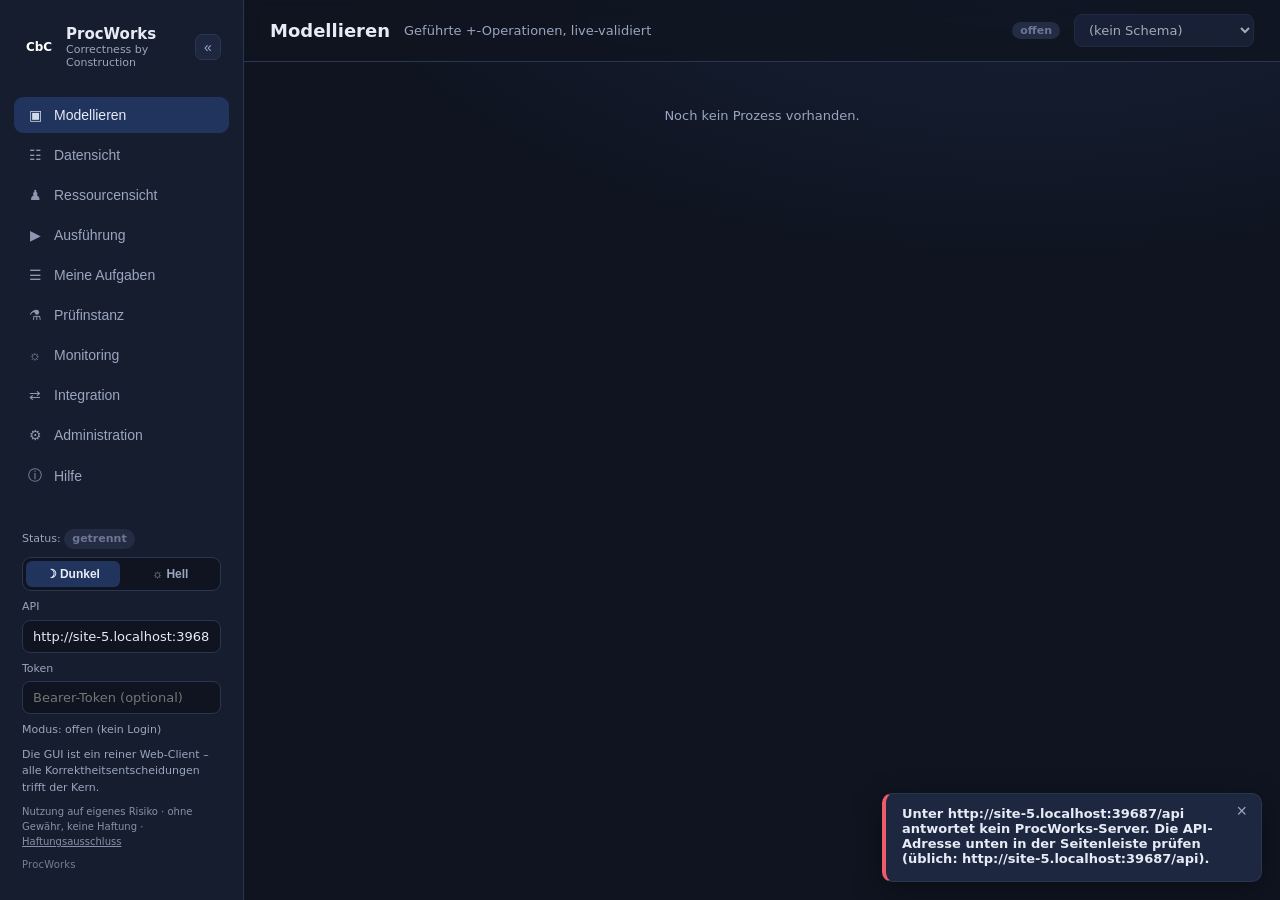
==== commit 8a95828d: "Release v1.31.0" ====
--- a/web/index.html
+++ b/web/index.html
@@ -78,7 +78,7 @@
 
 <div id="modal-root"></div>
 <div id="toast-root" class="toast-root"></div>
-<!-- Overlay der gefuehrten Tour (docs/Tutorial-Konzept.md); leer, solange keine laeuft. -->
+<!-- Overlay der gefuehrten Tour; leer, solange keine laeuft. -->
 <div id="tour-root"></div>
 <div id="auth-overlay" class="auth-overlay" style="display:none"></div>
 
--- a/web/styles.css
+++ b/web/styles.css
@@ -244,8 +244,8 @@
 /* ---- Panels / cards ---- */
 .panel { background: var(--bg-elev); border: 1px solid var(--line); border-radius: var(--radius); overflow: hidden; margin-bottom: 18px; }
 .panel-h { padding: 13px 18px; border-bottom: 1px solid var(--line); display: flex; align-items: center; gap: 12px; flex-wrap: wrap; row-gap: 8px; }
-/* VAL-30: Die Kopfzeile der Modellieren-Sicht lief rechts ueber („Pruefinstanz“
-   abgeschnitten) -- sie bricht jetzt um. Lange Bezeichnungen sprengen keinen
+/* Die Kopfzeile der Modellieren-Sicht bricht um, statt rechts ueberzulaufen
+   („Pruefinstanz“ abgeschnitten). Lange Bezeichnungen sprengen keinen
    Dialog mehr, und Links sind auch im dunklen Schema lesbar (vorher Browser-
    Standardblau auf dunklem Grund). Farben nur ueber :root-Variablen. */
 .modal-h h3, .modal-b .field, .modal-b p { overflow-wrap: anywhere; }
@@ -275,10 +275,10 @@
 input:focus, select:focus, textarea:focus { outline: none; border-color: var(--accent); }
 .form-grid { display: grid; grid-template-columns: repeat(auto-fit, minmax(150px, 1fr)); gap: 12px; align-items: end; }
 .field-help { font-size: 11px; color: var(--txt-dim); opacity: .8; }
-/* Fehlerhaftes Feld der Aufgabenmaske (VAL-22): Rahmen und Hinweis am Feld. */
+/* Fehlerhaftes Feld der Aufgabenmaske: Rahmen und Hinweis am Feld. */
 .field-invalid input, .field-invalid select, .field-invalid textarea { border-color: var(--red); }
 .field-error-msg { font-size: 11px; color: var(--red); }
-/* Benennende Werte unter Aufgabe bzw. Vorgang (VAL-17). */
+/* Benennende Werte unter Aufgabe bzw. Vorgang. */
 .task-context { font-size: 11px; color: var(--txt-dim); }
 /* Ein Feld ueber die volle Dialogbreite: Tabellennamen und andere lange
    Eingaben waren im halbierten Raster zu schmal, um sie lesen zu koennen. */
@@ -382,7 +382,7 @@
 }
 .canvas-fit:hover { color: var(--txt); opacity: 1; border-color: var(--accent); }
 .canvas-fit:focus-visible { outline: 2px solid var(--accent); outline-offset: 2px; }
-/* Randpfeile: das Modell geht links/rechts weiter (VAL-23). Nur Hinweis --
+/* Randpfeile: das Modell geht links/rechts weiter. Nur Hinweis --
    Klicks gehen durch, verschoben wird wie immer per Ziehen oder Rad. */
 .canvas-more {
   position: absolute; bottom: 8px; z-index: 2; pointer-events: none;
@@ -417,8 +417,7 @@
 .ngateway rect { fill: var(--amber-soft); stroke: var(--amber); }
 .nsub rect { fill: var(--purple-soft); stroke: var(--purple); }
 .s-COMPLETED rect { fill: var(--green-soft); stroke: var(--green); }
-.s-RUNNING rect { fill: var(--accent-soft); stroke: var(--accent); }
-.s-ACTIVATED rect { fill: var(--accent-soft); stroke: var(--accent); }
+.s-RUNNING rect, .s-ACTIVATED rect { fill: var(--accent-soft); stroke: var(--accent); }
 .s-SKIPPED rect { fill: var(--gray-soft); stroke: var(--gray); opacity: .6; }
 .gnode.selected rect { stroke: var(--graph-sel-stroke); stroke-width: 2.5px; }
 
@@ -663,7 +662,6 @@
 .id-row { display: grid; grid-template-columns: 100px 1fr; gap: 8px; font-size: 13px; }
 .id-row .id-label { color: var(--txt-dim); }
 .id-row .id-value { font-weight: 600; }
-.pill.pill-amber { background: var(--amber-soft); color: var(--amber); }
 
 /* ---- Modellieren: Datenherkunft-Ueberlagerung (gestrichelt) ---- */
 .gprov {
@@ -677,12 +675,9 @@
   stroke: var(--gray); stroke-width: 1.4px; fill: none;
   opacity: .75; pointer-events: none;
 }
-.gloop-txt {
-  font-size: 9px; fill: var(--muted); pointer-events: none;
-  paint-order: stroke; stroke: var(--bg); stroke-width: 3px; stroke-linejoin: round;
-}
-/* Iterationszähler unter dem Schleifenende (nur Laufzeit-Sichten). */
-.gloop-iter {
+/* Beschriftung des Bogens und Iterationszähler unter dem Schleifenende (nur
+   Laufzeit-Sichten) teilen sich dieselbe Darstellung. */
+.gloop-txt, .gloop-iter {
   font-size: 9px; fill: var(--muted); pointer-events: none;
   paint-order: stroke; stroke: var(--bg); stroke-width: 3px; stroke-linejoin: round;
 }
@@ -712,7 +707,7 @@
    Die Karte liegt als Overlay UEBER dem Canvas (nicht als Grid-Nachbar), damit
    die Canvas-Groesse beim Aus-/Abwaehlen konstant bleibt und das Einpassen
    nicht bei jeder Auswahl neu rechnen muss. Alle Farben ueber die Variablen --
-   sonst bricht die helle Variante (siehe CLAUDE.md). */
+   sonst bricht die helle Variante. */
 .model-canvas .canvas-wrap { height: clamp(420px, 66vh, 900px); }
 /* Bezugsrahmen der Karte: ohne `position: relative` haengt sie sich an den
    naechsten positionierten Vorfahren -- im Zweifel das Fenster -- und liegt
@@ -837,9 +832,8 @@
 .pal-chip {
   display: flex; align-items: center; gap: 8px;
   padding: 7px 10px; border: 1px solid var(--line); border-radius: 10px;
-  background: var(--bg-elev2); font-size: 13px;
-}
-.pal-chip[onclick], .pal-chip { cursor: default; }
+  background: var(--bg-elev2); font-size: 13px; cursor: default;
+}
 .pal-chip.active { border-color: var(--amber); background: var(--amber-soft); }
 .pal-chip-label { font-weight: 600; overflow: hidden; text-overflow: ellipsis; white-space: nowrap; }
 .pal-chip-sub { font-size: 11px; color: var(--txt-dim); white-space: nowrap; }
@@ -858,7 +852,7 @@
 .pal-bind.disabled { border-color: var(--line); background: transparent; color: var(--txt-dim); cursor: not-allowed; }
 
 /* Licensing (agent page): quota bar + staged renewal banner. Colours strictly
-   via CSS variables so the light theme keeps working (see CLAUDE.md). Hidden by
+   via CSS variables so the light theme keeps working. Hidden by
    default -- these only render once the backend reports enforced licensing. */
 .lic-bar {
   height: 10px; border-radius: 999px; background: var(--gray-soft);
@@ -1083,15 +1077,14 @@
 }
 
 
-/* Z4 (Priorisierungs-Konzept §7): ρ-Verbrauchsbalken in Arbeitslisten.
+/* Z4: ρ-Verbrauchsbalken in Arbeitslisten.
    Farben ausschließlich über die Themen-Variablen (helle Variante!). */
 .due-wrap { display: inline-flex; flex-direction: column; gap: 3px; }
 .rho-bar { display: block; width: 90px; height: 4px; border-radius: 2px;
   background: var(--gray-soft); overflow: hidden; }
 .rho-fill { display: block; height: 100%; border-radius: 2px;
   background: var(--green); }
-.rho-fill.rho-warning { background: var(--amber); }
-.rho-fill.rho-at_risk { background: var(--amber); }
+.rho-fill.rho-warning, .rho-fill.rho-at_risk { background: var(--amber); }
 .rho-fill.rho-overdue { background: var(--red); }
 .task-filter { margin-left: auto; }
 
@@ -1123,7 +1116,7 @@
 .gnode.d-failed rect { stroke: var(--red); stroke-width: 2.5; }
 .gnode.d-failed .gstate { fill: var(--red); }
 
-/* Passwort der Beispiel-Anmeldungen, einmal nach "Beispieldaten laden" (NT-04):
+/* Passwort der Beispiel-Anmeldungen, einmal nach "Beispieldaten laden":
    gut lesbar und mit einem Klick markierbar. */
 .example-password {
   display: inline-block;
@@ -1137,7 +1130,7 @@
   user-select: all;
 }
 
-/* Werte, die ein Schritt ohne Maske nur liest (NT-06): kompakt als „Name: Wert“. */
+/* Werte, die ein Schritt ohne Maske nur liest: kompakt als „Name: Wert“. */
 .read-values {
   display: grid;
   grid-template-columns: max-content 1fr;
@@ -1152,7 +1145,7 @@
 .read-values dd { margin: 0; color: var(--txt); font-weight: 600; }
 
 /* Rollenwechsel der Demo-Leiste auf dem Handy: eine Auswahlliste statt vieler
-   Knoepfe (NT-05), damit die Leiste flach bleibt. */
+   Knoepfe, damit die Leiste flach bleibt. */
 .demo-switch-select {
   max-width: 100%;
   padding: 4px 8px;
--- a/web/tour/tour.css
+++ b/web/tour/tour.css
@@ -1,7 +1,7 @@
 /* SPDX-License-Identifier: BUSL-1.1 */
 
 /* ---------------------------------------------------------------------------
-   Geführte Tour -- Overlay, Spotlight und Popup (docs/Tutorial-Konzept.md).
+   Geführte Tour -- Overlay, Spotlight und Popup.
 
    Farben ausschliesslich ueber die CSS-Variablen aus styles.css, damit die
    Tour in beiden Farbschemata (dunkel/hell) funktioniert. Diese Datei fasst
@@ -236,8 +236,7 @@
   .tour-ring { animation: none; }
 }
 
-/* Waehrend einer Tour tritt die Demo-Leiste zurueck (Validierung 2026-09-25,
-   VAL-19): Sie reicht bis an den unteren Rand und schien durch die Aussparung
+/* Waehrend einer Tour tritt die Demo-Leiste zurueck: Sie reicht bis an den unteren Rand und schien durch die Aussparung
    von Ankern wie Statusleiste oder Abwesenheit. Ihr Platz bleibt reserviert
    (--demo-banner-h), damit die Anker nicht springen. */
 html[data-tour-active] .demo-banner {
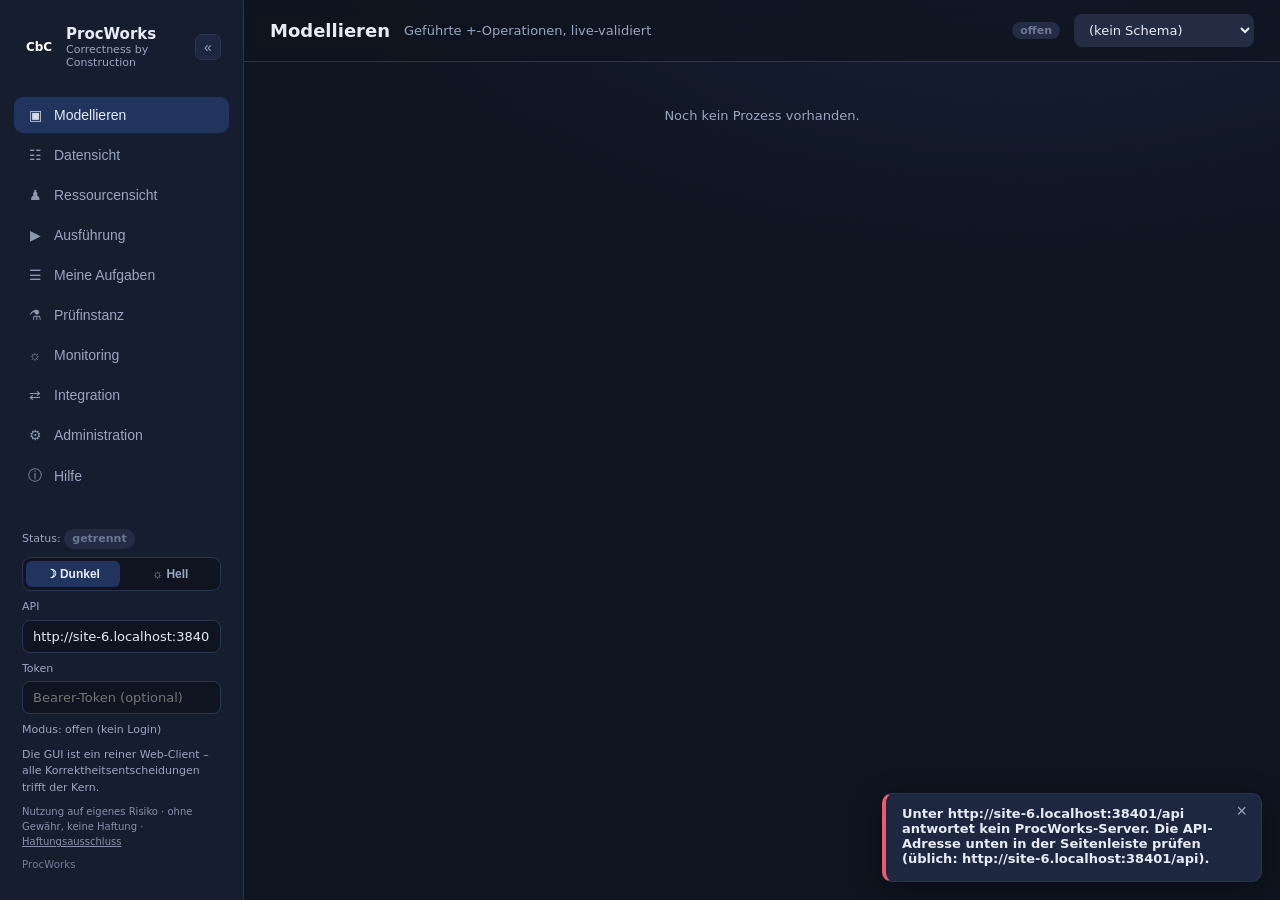
==== commit b0213af5: "ProcWorks v1.33.1" ====
--- a/web/index.html
+++ b/web/index.html
@@ -82,6 +82,22 @@
 <div id="tour-root"></div>
 <div id="auth-overlay" class="auth-overlay" style="display:none"></div>
 
+<!-- Der Client: Bereichsskripte in fester Reihenfolge, app.js zuletzt
+     (startet den Client und braucht dafuer alle Deklarationen davor). -->
+<script src="js/core.js"></script>
+<script src="js/findings.js"></script>
+<script src="js/client.js"></script>
+<script src="js/graph.js"></script>
+<script src="js/modelling.js"></script>
+<script src="js/subprocess.js"></script>
+<script src="js/data-resources.js"></script>
+<script src="js/execution.js"></script>
+<script src="js/monitoring.js"></script>
+<script src="js/admin.js"></script>
+<script src="js/tasks.js"></script>
+<script src="js/sandbox.js"></script>
+<script src="js/integration.js"></script>
+<script src="js/help.js"></script>
 <script src="app.js"></script>
 <!-- Gefuehrte Tour: Daten, Aufzeichnung, Engine. Nach app.js geladen, weil die
      Engine dessen Helfer (state, render, el, ...) verwendet. -->
--- a/web/styles.css
+++ b/web/styles.css
@@ -24,6 +24,7 @@
   --accent-soft: #21345e;
   --accent-txt: #cfe0ff;      /* Text/Icon auf accent-soft-Flaechen (Chips, Badges) */
   --on-accent: #ffffff;       /* Text auf gefuellter accent-Flaeche (Buttons) */
+  --on-green: #04210f;        /* Text auf gefuellter green-Flaeche (Erledigen-Knopf) */
   --green: #2fbf71;
   --green-soft: #163a2a;
   --amber: #f0a93b;
@@ -46,6 +47,9 @@
 
 /* Helle Variante: ueberschreibt nur die Farb-Variablen (nicht das Layout). */
 :root[data-theme="light"] {
+  /* Text- und Akzentfarben erreichen auf jeder Flaeche dieses Schemas (Hintergrund,
+     Karte, *-soft) mindestens 4,5:1 (WCAG AA) -- Waechter
+     test_light_theme_text_pairs_meet_wcag_aa. */
   --bg: #f4f6fb;
   --bg-elev: #ffffff;
   --bg-elev2: #eceff6;
@@ -53,19 +57,20 @@
   --txt: #1a2233;
   --txt-dim: #5b6678;
   --muted: #5b6678;
-  --accent: #2f6bff;
+  --accent: #0b52ff;
   --accent-soft: #dbe7ff;
   --accent-txt: #1a4bc4;
   --on-accent: #ffffff;
-  --green: #1f9d57;
+  --on-green: #ffffff;
+  --green: #177742;
   --green-soft: #d6f2e2;
-  --amber: #b5760c;
+  --amber: #915f0a;
   --amber-soft: #fbeccb;
-  --red: #d63a4a;
+  --red: #c12838;
   --red-soft: #fbe0e3;
-  --gray: #6b7794;
+  --gray: #5c667f;
   --gray-soft: #e6e9f0;
-  --purple: #7c4dff;
+  --purple: #6933ff;
   --purple-soft: #e7dfff;
   --purple-txt: #5a34c0;
   --topbar-bg: rgba(255, 255, 255, .82);
@@ -198,6 +203,9 @@
   position: sticky; top: 0; z-index: 5; backdrop-filter: blur(8px);
   background: var(--topbar-bg); border-bottom: 1px solid var(--line);
   padding: 14px 26px; display: flex; align-items: center; gap: 14px;
+  /* Bei Laptop-Breite (ca. 1050 px) lief die Kopfzeile ueber: der Import-Knopf
+     lag ausserhalb, und .main verrutschte seitlich. Jetzt bricht sie um. */
+  flex-wrap: wrap; row-gap: 8px;
 }
 /* Hamburger-Knopf der Topbar: oeffnet die mobile Menue-Schublade. Auf dem
    Desktop komplett ausgeblendet (die Sidebar steht dort fest daneben); erst die
@@ -214,12 +222,21 @@
    vorhanden; erst die mobile Media-Query macht ihn zum fixierten Overlay. */
 .nav-scrim { display: none; }
 
-.topbar h1 { font-size: 18px; margin: 0; font-weight: 650; }
-.topbar .sub { color: var(--txt-dim); font-size: 13px; }
+.topbar h1 { font-size: 18px; margin: 0; font-weight: 650; white-space: nowrap; flex: none; }
+/* Untertitel kuerzen statt umbrechen (vorher bis zu sechs Zeilen hoch, die
+   Kopfzeile ueberdeckte den Panelkopf); der volle Text steht im Tooltip. */
+.topbar .sub {
+  color: var(--txt-dim); font-size: 13px;
+  flex: 0 1 auto; min-width: 0;
+  overflow: hidden; text-overflow: ellipsis; white-space: nowrap;
+}
+/* Gekuerzt wird nur, wo der Platz knapp ist; auf breiten Bildschirmen steht der
+   volle Untertitel da. */
+@media (max-width: 1400px) { .topbar .sub { max-width: 34ch; } }
 .spacer { flex: 1; }
 .content { padding: 22px 26px 60px; flex: 1; }
 
-.picker { display: flex; align-items: center; gap: 8px; }
+.picker { display: flex; align-items: center; gap: 8px; flex-wrap: wrap; justify-content: flex-end; min-width: 0; }
 .picker select {
   background: var(--bg-elev2); border: 1px solid var(--line); color: var(--txt);
   border-radius: 8px; padding: 7px 10px; font-size: 13px; min-width: 180px;
@@ -234,7 +251,7 @@
 .btn:hover { border-color: var(--accent); }
 .btn.primary { background: var(--accent); border-color: var(--accent); color: var(--on-accent); }
 .btn.primary:hover { filter: brightness(1.08); }
-.btn.green { background: var(--green); border-color: var(--green); color: #04210f; }
+.btn.green { background: var(--green); border-color: var(--green); color: var(--on-green); }
 .btn.danger { background: var(--red-soft); border-color: var(--red); color: var(--red); }
 .btn.danger:hover { background: var(--red); color: #fff; border-color: var(--red); }
 .btn.ghost { background: transparent; }
@@ -257,9 +274,20 @@
 .row { display: flex; align-items: center; gap: 10px; flex-wrap: wrap; }
 .row.end { justify-content: flex-end; }
 .grid-2 { display: grid; grid-template-columns: 1.4fr 1fr; gap: 18px; }
-@media (max-width: 1100px) { .grid-2 { grid-template-columns: 1fr; } }
+/* ``minmax(0, 1fr)`` statt ``1fr`` (= ``minmax(auto, 1fr)``): Sonst setzte der
+   breiteste nicht umbrechende Inhalt (Knopfreihen der Abteilungshierarchie)
+   die Spaltenbreite, und die Ressourcensicht scrollte am Smartphone seitwaerts. */
+@media (max-width: 1100px) { .grid-2 { grid-template-columns: minmax(0, 1fr); } }
+/* Rasterspalten duerfen schmaler werden als ihre breiteste Tabelle (``minmax(0,
+   …)``-Wirkung): sonst wuchs das Raster auf die Tabellenbreite, und die ganze
+   Seite liess sich seitlich verschieben (Ressourcensicht bei ~1050 px). Eine zu
+   breite Tabelle scrollt stattdessen in ihrem Panel. */
+.grid-2 > * { min-width: 0; }
+.grid-2 .panel-b { overflow-x: auto; }
 
 .kpis { display: grid; grid-template-columns: repeat(4, 1fr); gap: 14px; margin-bottom: 18px; }
+/* Hinweis, wenn Liste und Kennzahlen verschiedene Mengen zaehlen. */
+.monitor-scope-note { margin: -8px 0 16px; font-size: 12px; }
 @media (max-width: 1100px) { .kpis { grid-template-columns: repeat(2, 1fr); } }
 .kpi { background: var(--bg-elev); border: 1px solid var(--line); border-radius: var(--radius); padding: 16px 18px; }
 .kpi .label { color: var(--txt-dim); font-size: 12px; text-transform: uppercase; letter-spacing: .6px; }
@@ -271,15 +299,45 @@
   background: var(--bg); border: 1px solid var(--line); color: var(--txt);
   border-radius: 8px; padding: 8px 10px; font-size: 13px; font-family: inherit;
 }
+/* Nur-Lese-Felder (Anzeige in Masken, gesperrte Eingaben) sahen aus wie
+   Eingabefelder. Eigene Flaeche ohne Rahmen, Text bleibt voll lesbar. */
+input:disabled, select:disabled, textarea:disabled {
+  background: var(--gray-soft); border-color: transparent; color: var(--txt);
+  cursor: default; opacity: 1;
+}
 textarea { resize: vertical; min-height: 90px; }
 input:focus, select:focus, textarea:focus { outline: none; border-color: var(--accent); }
 .form-grid { display: grid; grid-template-columns: repeat(auto-fit, minmax(150px, 1fr)); gap: 12px; align-items: end; }
+/* Nur Felder teilen sich die Spalten des Rasters. Fliesstext, Hinweise,
+   Ergebnisbereiche und verschachtelte Gruppen belegen die volle Breite --
+   sonst stand ein Bestaetigungstext in zwei schmalen Spalten nebeneinander,
+   und ein Ergebnis landete in einer Mittelspalte. Knoepfe, einzelne
+   Eingaben und Beschriftungen (auch ein Ankreuzfeld wie „Pflichtbindung“
+   neben einem Feld) bleiben in ihrer Spalte.
+   ``min-width: 0`` laesst lange Auswahllisten schrumpfen statt den Dialog
+   seitlich zu sprengen. */
+.form-grid > :not(.field):not(label):not(button):not(.btn):not(input):not(select):not(textarea) { grid-column: 1 / -1; }
+.form-grid > * { min-width: 0; }
+/* Mehrzeilige Eingaben (Begruendung, Beschreibung) brauchen die Breite. */
+.form-grid > .field:has(> textarea) { grid-column: 1 / -1; }
 .field-help { font-size: 11px; color: var(--txt-dim); opacity: .8; }
 /* Fehlerhaftes Feld der Aufgabenmaske: Rahmen und Hinweis am Feld. */
 .field-invalid input, .field-invalid select, .field-invalid textarea { border-color: var(--red); }
 .field-error-msg { font-size: 11px; color: var(--red); }
+/* Einmalig gezeigter Wert (Login, Initialpasswort) mit Kopierknopf. */
+/* Hinweis im Dialogfuss, wenn ein Klick daneben wegen Eingaben nicht schliesst. */
+.modal-keep-hint { flex: 1; font-size: 12px; color: var(--amber); }
+.copy-field { display: flex; flex-direction: column; gap: 5px; margin-top: 10px; font-size: 12px; color: var(--txt-dim); }
+.copy-row { display: flex; gap: 6px; align-items: center; width: 100%; }
+.copy-row input { flex: 1; min-width: 0; font-family: ui-monospace, monospace; }
+/* Live-Aktualisierung wartet wegen ungespeicherter Eingaben: Neuladen anbieten. */
+.live-refresh-hint { display: flex; align-items: center; gap: 10px; margin-bottom: 12px;
+  padding: 8px 12px; border-radius: 8px; background: var(--accent-soft); color: var(--txt);
+  position: sticky; top: 0; z-index: 5; }
 /* Benennende Werte unter Aufgabe bzw. Vorgang. */
 .task-context { font-size: 11px; color: var(--txt-dim); }
+/* Vermerk an Aufgaben, die man fuer eine abwesende Person uebernimmt. */
+.task-deputy { font-size: 11px; color: var(--accent); }
 /* Ein Feld ueber die volle Dialogbreite: Tabellennamen und andere lange
    Eingaben waren im halbierten Raster zu schmal, um sie lesen zu koennen. */
 .form-grid .field.wide { grid-column: 1 / -1; }
@@ -391,8 +449,13 @@
 }
 .canvas-more-left { left: 10px; }
 .canvas-more-right { right: 10px; }
+/* Oben links: unten liegen die Randpfeile, oben rechts der Einpassen-Knopf,
+   rechts die Schritt-Karte -- vorher ueberdeckten sich Hinweis, „weiter
+   rechts“ und Karte. */
 .canvas-hint {
-  position: absolute; right: 10px; bottom: 8px; z-index: 2;
+  position: absolute; left: 10px; top: 8px; z-index: 2;
+  /* nie bis unter den Einpassen-Knopf oben rechts */
+  max-width: calc(100% - 130px); overflow: hidden; text-overflow: ellipsis; white-space: nowrap;
   font-size: 11px; color: var(--txt-dim);
   background: var(--bg-elev2); border: 1px solid var(--line);
   border-radius: 6px; padding: 3px 8px; opacity: .85;
@@ -418,6 +481,10 @@
 .nsub rect { fill: var(--purple-soft); stroke: var(--purple); }
 .s-COMPLETED rect { fill: var(--green-soft); stroke: var(--green); }
 .s-RUNNING rect, .s-ACTIVATED rect { fill: var(--accent-soft); stroke: var(--accent); }
+/* Noch nicht erreicht: aussehen wie im Modellier-Kontrollfluss. Ohne Regel
+   fiel das SVG auf schwarze Fuellung ohne Rand zurueck (in beiden Schemata).
+   Jede NodeState braucht eine .s-<STATE>-Regel (Waechter im Test). */
+.s-NOT_ACTIVATED rect { fill: var(--bg-elev2); stroke: var(--line); }
 .s-SKIPPED rect { fill: var(--gray-soft); stroke: var(--gray); opacity: .6; }
 .gnode.selected rect { stroke: var(--graph-sel-stroke); stroke-width: 2.5px; }
 
@@ -449,6 +516,8 @@
 .finding { display: flex; gap: 10px; align-items: flex-start; padding: 9px 0; border-bottom: 1px solid var(--line); font-size: 13px; }
 .finding:last-child { border-bottom: 0; }
 .finding .rule { font-weight: 700; color: var(--red); min-width: 34px; }
+/* Modellhinweise (G-Gruppe) sind beratend -- neutral, nicht rot wie Befunde. */
+.finding .rule.rule-hint { color: var(--txt-dim); }
 .ok-banner { color: var(--green); font-size: 13px; display: flex; align-items: center; gap: 8px; }
 .warn-banner { color: var(--amber); background: var(--amber-soft); font-size: 13px; display: flex; align-items: center; gap: 8px; padding: 8px 12px; border-radius: 8px; }
 
@@ -473,7 +542,9 @@
 /* ---- Org-Baum (Abteilungen) ---- */
 .tree { display: flex; flex-direction: column; gap: 4px; }
 .tree-children { margin-left: 18px; padding-left: 12px; border-left: 1px solid var(--line); display: flex; flex-direction: column; gap: 4px; margin-top: 4px; }
-.tree-row { display: flex; align-items: center; gap: 8px; padding: 6px 8px; border: 1px solid var(--line); border-radius: 8px; background: var(--hairline); }
+/* ``flex-wrap``: Name, Kennzeichen und vier Knoepfe passen schmal nicht in eine
+   Zeile -- sie brechen um statt die Seite zu verbreitern. */
+.tree-row { display: flex; flex-wrap: wrap; align-items: center; gap: 8px; padding: 6px 8px; border: 1px solid var(--line); border-radius: 8px; background: var(--hairline); }
 .tree-name { font-size: 13px; font-weight: 600; }
 .tree-badge { font-size: 11px; padding: 2px 8px; border-radius: 999px; background: var(--accent-soft); color: var(--accent-txt); white-space: nowrap; }
 .tree-badge.muted-badge { background: var(--gray-soft); color: var(--muted); }
@@ -542,6 +613,10 @@
 .modal-f { padding: 14px 20px; border-top: 1px solid var(--line); display: flex; justify-content: flex-end; gap: 10px; }
 /* Eingabemaske: Gruppen und Spalten (maskLayout in app.js). */
 .mask-layout { display: flex; flex-direction: column; gap: 10px; }
+/* In der Aufgabenmaske liegt das Raster in einem ``form-grid`` mit automatischen
+   150-px-Spalten; ohne volle Breite landete die ganze Maske in einer schmalen
+   Zelle (Felder gequetscht, Vorschau im Designer breit). */
+.form-grid > .mask-layout { grid-column: 1 / -1; }
 .mask-cols { display: grid; gap: 10px 14px; }
 .mask-group { font-weight: 700; font-size: 13px; color: var(--txt); border-bottom: 1px solid var(--line); padding-bottom: 4px; margin-top: 4px; }
 @media (max-width: 720px) {
@@ -583,9 +658,20 @@
 .tabs button { background: transparent; border: 0; color: var(--txt-dim); padding: 8px 12px; cursor: pointer; font-size: 13px; font-weight: 600; border-bottom: 2px solid transparent; }
 .tabs button.active { color: var(--txt); border-bottom-color: var(--accent); }
 .branch-row { display: grid; grid-template-columns: 1fr 1fr auto; gap: 8px; align-items: end; }
+.branch-row > * { min-width: 0; }
+/* Drei Felder ohne Entfernen-Knopf: gleich breit, bei wenig Platz umbrechen.
+   Mit der ``auto``-Spalte bestimmte die laengste Rollenbezeichnung die Breite
+   und schob „Ziel-Rolle“ ueber den Dialogrand. */
+.branch-row.esc-row { grid-template-columns: repeat(auto-fit, minmax(min(220px, 100%), 1fr)); }
+/* Auswahllisten und Eingaben in Feldern nie breiter als ihr Feld. */
+.field select, .field input, .field textarea { max-width: 100%; }
 
 /* ---- Toast ---- */
 .toast-root { position: fixed; right: 18px; bottom: calc(18px + var(--demo-banner-h, 0px)); display: flex; flex-direction: column; gap: 10px; z-index: 60; }
+/* Bei offenem Dialog oben statt unten: Unten rechts lag eine Ablehnung genau
+   ueber „Abbrechen“/„Speichern“ des Dialogs -- wer nach ihrem Ablauf dort
+   klickte, traf den Hintergrund. Der Dialogkopf traegt nur den Titel. */
+body:has(#modal-root .modal-backdrop) .toast-root { top: 18px; bottom: auto; }
 .toast {
   background: var(--bg-elev2); border: 1px solid var(--line); border-left-width: 4px;
   border-radius: 10px; padding: 12px 16px; font-size: 13px; box-shadow: var(--shadow);
@@ -612,7 +698,9 @@
 }
 .auth-card {
   background: var(--bg-elev); border: 1px solid var(--line); border-radius: 16px;
-  width: min(380px, 94vw); box-shadow: var(--shadow); padding: 28px 26px;
+  /* Breite abzueglich des Overlay-Rands (2 x 24 px): ``94vw`` liess die Karte
+     bei ~390 px Fensterbreite rechts ueberstehen. */
+  width: min(380px, calc(100vw - 48px)); box-shadow: var(--shadow); padding: 28px 26px;
   display: flex; flex-direction: column; gap: 16px;
 }
 .auth-card .auth-brand { display: flex; align-items: center; gap: 12px; }
@@ -716,6 +804,9 @@
 /* Der Einpassen-Knopf sitzt oben rechts IM Canvas, also genau dort, wo die
    Karte einfaehrt. Er weicht ihr aus, solange sie sichtbar ist. */
 .model-canvas .graph-body:has(.step-card) .canvas-fit { right: 384px; }
+/* Mit offener Schritt-Karte ist der Canvas schmal; der Bedienhinweis laege
+   unter Knopf und Karte -- die Karte erklaert die Bedienung ohnehin. */
+.model-canvas .graph-body:has(.step-card) .canvas-hint { display: none; }
 .step-card {
   position: absolute; right: 12px; top: 12px; bottom: 12px; width: 360px; z-index: 4;
   display: flex; flex-direction: column;
@@ -876,6 +967,9 @@
   display: grid; grid-template-columns: repeat(auto-fill, minmax(220px, 1fr));
   gap: 10px; max-height: 60vh; overflow-y: auto;
 }
+/* Eigene Vorlage: Karte plus Loeschen-Knopf darunter. */
+.tpl-item { display: flex; flex-direction: column; gap: 6px; }
+.tpl-item .tpl-del { align-self: flex-end; }
 .tpl-card {
   display: flex; flex-direction: column; gap: 6px; text-align: left;
   padding: 12px; border-radius: 10px; cursor: pointer;
@@ -1030,29 +1124,32 @@
   /* Tabellen als gestapelte Karten. Jede Zeile wird zu einer Karte, die Zellen
      stapeln sich; die (visuell entfernte) Kopfzeile wird je Zelle ueber
      `data-label` (in app.js gesetzt) als vorangestellte Feldbeschriftung
-     ersetzt. So ist „Meine Aufgaben" ohne horizontales Scrollen lesbar. */
-  .content table, .content thead, .content tbody, .content tr, .content td { display: block; width: 100%; }
-  .content thead { position: absolute; width: 1px; height: 1px; overflow: hidden; clip: rect(0 0 0 0); }
-  .content tr {
+     ersetzt. So ist „Meine Aufgaben" ohne horizontales Scrollen lesbar.
+     ``.mig-table`` steht in einem Dialog (ausserhalb von ``.content``) und
+     bekommt dieselbe Kartenform. */
+  .content table, .content thead, .content tbody, .content tr, .content td,
+  .mig-table, .mig-table thead, .mig-table tbody, .mig-table tr, .mig-table td { display: block; width: 100%; }
+  .content thead, .mig-table thead { position: absolute; width: 1px; height: 1px; overflow: hidden; clip: rect(0 0 0 0); }
+  .content tr, .mig-table tr {
     border: 1px solid var(--line); border-radius: 10px;
     background: var(--bg-elev2); margin-bottom: 10px;
   }
   /* Zellen block-gestapelt: die Feldbeschriftung (data-label) steht als kleine
      Zeile ueber dem Wert. Robust gegen lange Werte (z. B. Berechtigten-Listen),
      die einfach umbrechen statt seitlich zu ueberlaufen. */
-  .content td {
+  .content td, .mig-table td {
     display: block; padding: 8px 12px; border-bottom: 1px solid var(--line);
     overflow-wrap: anywhere;
   }
-  .content tr td:last-child { border-bottom: 0; }
-  .content td::before {
+  .content tr td:last-child, .mig-table tr td:last-child { border-bottom: 0; }
+  .content td::before, .mig-table td::before {
     content: attr(data-label); display: block; margin-bottom: 2px;
     color: var(--txt-dim); font-size: 11px; font-weight: 700;
     text-transform: uppercase; letter-spacing: .4px;
   }
   /* Zellen ohne Ueberschrift (z. B. die Aktionsspalte mit „Erledigen") tragen
      kein Label; ihr Knopf wird breit und gut tippbar. */
-  .content td:not([data-label])::before { content: none; }
+  .content td:not([data-label])::before, .mig-table td:not([data-label])::before { content: none; }
   .content td:not([data-label]) .btn { width: 100%; justify-content: center; }
   /* Zeilen-Hervorhebung (Sprung aus dem Kontrollfluss) auf der Karte. */
   .content tr.hl-row td:first-child { box-shadow: none; }
@@ -1074,6 +1171,8 @@
   .card-sec-h { padding: 12px; }
   /* Ohne Tastatur ist der Tastenhinweis nur Ballast. */
   .model-status-key { display: none; }
+  /* Am Telefon lag der Bedienhinweis ueber dem „◀“; Wischen erklaert sich. */
+  .canvas-hint { display: none; }
 }
 
 
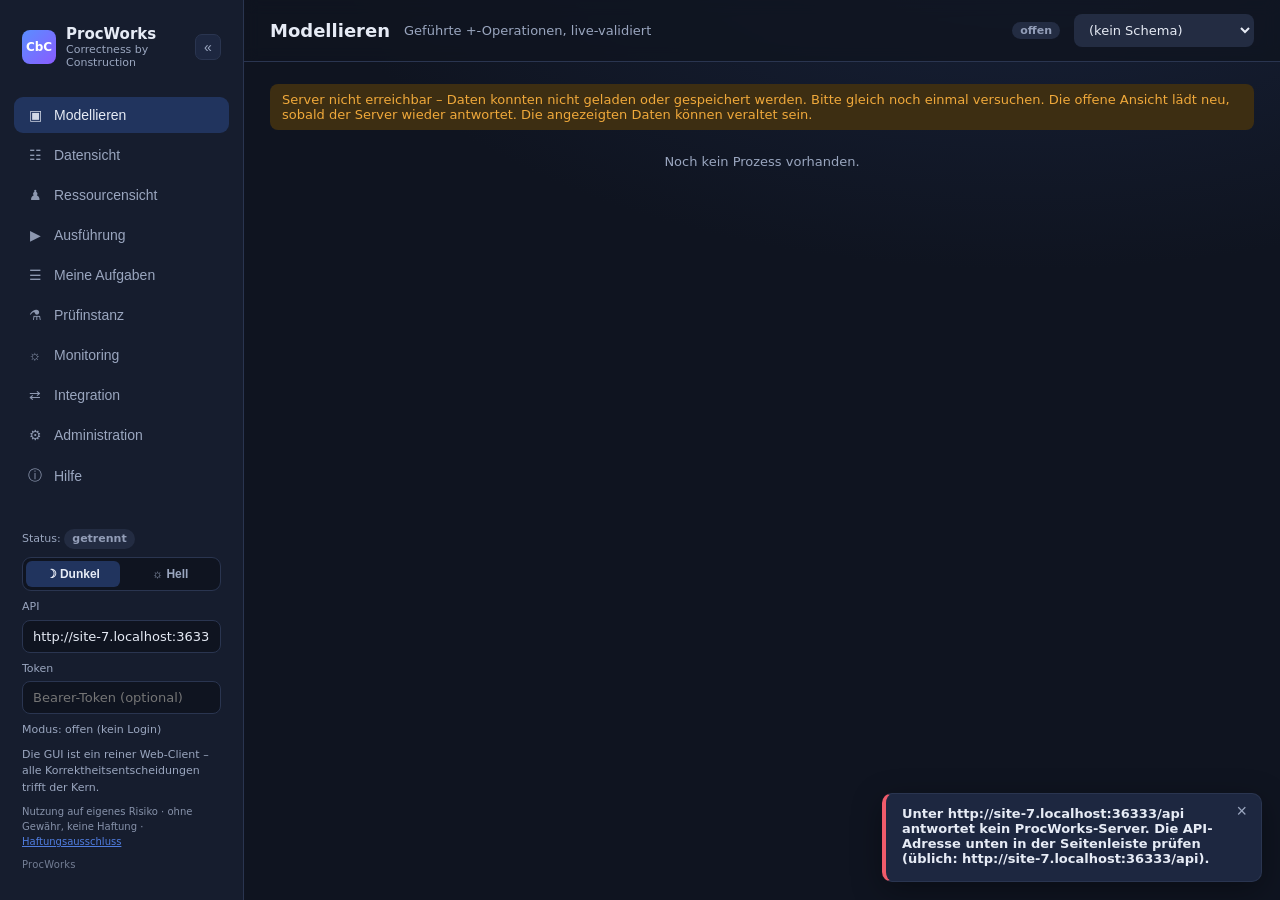
==== commit 334b2e0a: "ProcWorks v1.34.1" ====
--- a/web/index.html
+++ b/web/index.html
@@ -11,6 +11,9 @@
 </head>
 <body>
 <div class="app">
+  <!-- Erster Tab-Stopp: springt an der Navigation vorbei in den Inhalt
+       (app.js: wireNav setzt den Fokus, ohne die Adresse zu aendern). -->
+  <a id="skip-link" class="skip-link" href="#content">Zum Inhalt</a>
   <aside class="sidebar">
     <div class="brand">
       <div class="logo">CbC</div>
@@ -21,7 +24,7 @@
       <button id="sidebar-toggle" class="side-collapse" type="button"
               title="Men&uuml; ein-/ausklappen" aria-label="Men&uuml; ein-/ausklappen">&laquo;</button>
     </div>
-    <nav class="nav" id="nav">
+    <nav class="nav" id="nav" aria-label="Hauptnavigation">
       <button data-view="model" data-tour="nav.model" class="active" title="Modellieren"><span class="ico">&#9635;</span> <span class="lbl">Modellieren</span></button>
       <button data-view="data" title="Datensicht"><span class="ico">&#9783;</span> <span class="lbl">Datensicht</span></button>
       <button data-view="org" title="Ressourcensicht"><span class="ico">&#9823;</span> <span class="lbl">Ressourcensicht</span></button>
@@ -68,7 +71,7 @@
       <span id="user-pill" class="pill pill-gray">offen</span>
       <div id="schema-picker" class="picker"></div>
     </header>
-    <section class="content" id="content"></section>
+    <section class="content" id="content" tabindex="-1"></section>
   </main>
 
   <!-- Abdunkelnder Hintergrund hinter der ausgefahrenen Mobil-Schublade; nur in
--- a/web/styles.css
+++ b/web/styles.css
@@ -19,12 +19,17 @@
   --line: #2a3550;
   --txt: #e6ebf5;
   --txt-dim: #9aa6bf;
-  --muted: #9aa6bf;           /* Alias fuer gedaempften Text (tl-*/tree-Badges) */
-  --accent: #4f86ff;
+  --muted: #9aa6bf;           /* Alias fuer gedaempften Text (tl- und tree-Badges) */
+  /* Dunkles Schema: Text- und Akzentfarben erreichen auf ihren Flaechen 4,5:1
+     (WCAG AA), --gray als reine Kanten-/Symbolfarbe 3:1 -- Waechter
+     test_dark_theme_text_pairs_meet_wcag_aa. Auf dem hellen Blau steht deshalb
+     dunkle Schrift: Weiss erreichte dort nur 3,39:1. */
+  --accent: #5a8eff;
   --accent-soft: #21345e;
   --accent-txt: #cfe0ff;      /* Text/Icon auf accent-soft-Flaechen (Chips, Badges) */
-  --on-accent: #ffffff;       /* Text auf gefuellter accent-Flaeche (Buttons) */
+  --on-accent: #0f1420;       /* Text auf gefuellter accent-Flaeche (Buttons, Sprunglink) */
   --on-green: #04210f;        /* Text auf gefuellter green-Flaeche (Erledigen-Knopf) */
+  --on-red: #0f1420;          /* Text auf gefuellter red-Flaeche (Gefahr-Knopf beim Zeigen) */
   --green: #2fbf71;
   --green-soft: #163a2a;
   --amber: #f0a93b;
@@ -33,6 +38,7 @@
   --red-soft: #3a1a20;
   --gray: #6b7794;
   --gray-soft: #232c42;
+  --gray-txt: #939eb8;        /* Text auf gray-soft (Pille „angeboten“); --gray erreichte nur 3,1:1 */
   --purple: #8a5bff;          /* Sub-Prozess-/Bearbeiter-Akzent */
   --purple-soft: #2a2350;
   --purple-txt: #d8c9ff;
@@ -62,6 +68,7 @@
   --accent-txt: #1a4bc4;
   --on-accent: #ffffff;
   --on-green: #ffffff;
+  --on-red: #ffffff;
   --green: #177742;
   --green-soft: #d6f2e2;
   --amber: #915f0a;
@@ -70,6 +77,7 @@
   --red-soft: #fbe0e3;
   --gray: #5c667f;
   --gray-soft: #e6e9f0;
+  --gray-txt: #5c667f;
   --purple: #6933ff;
   --purple-soft: #e7dfff;
   --purple-txt: #5a34c0;
@@ -187,7 +195,7 @@
 .pill-green { background: var(--green-soft); color: var(--green); }
 .pill-amber { background: var(--amber-soft); color: var(--amber); }
 .pill-red { background: var(--red-soft); color: var(--red); }
-.pill-gray { background: var(--gray-soft); color: var(--gray); }
+.pill-gray { background: var(--gray-soft); color: var(--gray-txt); }
 .pill-blue { background: var(--accent-soft); color: var(--accent-txt); }
 
 /* Der einzige Scroll-Container der App. `overscroll-behavior: contain` haelt die
@@ -235,6 +243,23 @@
 @media (max-width: 1400px) { .topbar .sub { max-width: 34ch; } }
 .spacer { flex: 1; }
 .content { padding: 22px 26px 60px; flex: 1; }
+/* Per Programm fokussierte Rueckfallziele (Inhalt, Liste nach dem Neuzeichnen,
+   Sprungziel „Zum Inhalt“) tragen keinen Rahmen um die ganze Flaeche. */
+.content:focus { outline: none; }
+/* Laufzeit-Sicht laedt neu, der alte Inhalt bleibt bis dahin stehen
+   (beginViewContent in core.js). */
+.content[aria-busy="true"] { cursor: progress; }
+/* „Zum Inhalt“: unsichtbar, bis er per Tab den Fokus bekommt. */
+.skip-link {
+  position: absolute; left: 12px; top: -48px; z-index: 60;
+  padding: 8px 14px; border-radius: 8px;
+  background: var(--accent); color: var(--on-accent); font-weight: 600; text-decoration: none;
+}
+.skip-link:focus { top: 12px; }
+/* In jedem Link-Zustand dieselben Farben: ``a:visited`` (Spezifitaet 0,1,1)
+   schlug sonst ``.skip-link`` (0,1,0), nachdem ``#content`` einmal besucht
+   war -- Schrift und Flaeche waren dann beide ``--accent``. */
+a.skip-link:link, a.skip-link:visited { color: var(--on-accent); }
 
 .picker { display: flex; align-items: center; gap: 8px; flex-wrap: wrap; justify-content: flex-end; min-width: 0; }
 .picker select {
@@ -253,10 +278,17 @@
 .btn.primary:hover { filter: brightness(1.08); }
 .btn.green { background: var(--green); border-color: var(--green); color: var(--on-green); }
 .btn.danger { background: var(--red-soft); border-color: var(--red); color: var(--red); }
-.btn.danger:hover { background: var(--red); color: #fff; border-color: var(--red); }
+.btn.danger:hover { background: var(--red); color: var(--on-red); border-color: var(--red); }
 .btn.ghost { background: transparent; }
 .btn.small { padding: 5px 10px; font-size: 12px; }
 .btn:disabled { opacity: .4; cursor: not-allowed; }
+/* Gesperrt, aber fokussierbar (``blockedButton``): der Grund bleibt per
+   Tastatur und Screenreader erreichbar. Sieht aus wie ``:disabled``. */
+.btn[aria-disabled="true"], .btn[aria-disabled="true"]:hover { opacity: .4; cursor: not-allowed; }
+/* Nur fuer Screenreader (z. B. der Grund eines gesperrten Knopfs). */
+.sr-only { position: absolute; width: 1px; height: 1px; padding: 0; margin: -1px; overflow: hidden; clip: rect(0 0 0 0); white-space: nowrap; border: 0; }
+/* Laufende Aktion (Doppelklick-Sperre ``guardAsyncClick``): wartet, ist nicht verboten. */
+.btn[aria-busy="true"] { cursor: progress; }
 
 /* ---- Panels / cards ---- */
 .panel { background: var(--bg-elev); border: 1px solid var(--line); border-radius: var(--radius); overflow: hidden; margin-bottom: 18px; }
@@ -284,6 +316,11 @@
    breite Tabelle scrollt stattdessen in ihrem Panel. */
 .grid-2 > * { min-width: 0; }
 .grid-2 .panel-b { overflow-x: auto; }
+/* Jede Tabelle scrollt in ihrem Panelkoerper statt am Panelrand abgeschnitten zu
+   werden -- auch ausserhalb von .grid-2 (Monitoring „Instanzen“, „Engpaesse“ bei
+   Tablet-Breite). Nur Panels mit Tabelle: ein Scroll-Container beendet das
+   Durchreichen von Rand-Abstaenden, das soll sonst unveraendert bleiben. */
+.panel-b:has(table) { overflow-x: auto; }
 
 .kpis { display: grid; grid-template-columns: repeat(4, 1fr); gap: 14px; margin-bottom: 18px; }
 /* Hinweis, wenn Liste und Kennzahlen verschiedene Mengen zaehlen. */
@@ -377,6 +414,19 @@
 th, td { text-align: left; padding: 9px 12px; border-bottom: 1px solid var(--line); }
 th { color: var(--txt-dim); font-weight: 600; font-size: 12px; text-transform: uppercase; letter-spacing: .4px; }
 tr:last-child td { border-bottom: 0; }
+/* Aktionsspalte (letzte Spalte ohne Ueberschrift, Klasse aus ``table()``):
+   rechts angeheftet, solange die Tabelle in ihrem Panel seitlich scrollt
+   (``.panel-b:has(table)``) -- bei Tablet-Breite lagen „Erledigen“ und Co.
+   sonst ohne Hinweis ausserhalb des sichtbaren Bereichs. Deckend in der
+   Panelfarbe, damit darunter gleitende Spalten nicht durchscheinen; die
+   Trennlinie links zeigt, dass dort weiterer Inhalt liegt. Passt die Tabelle
+   ins Panel, steht die Spalte wie bisher am Ende. Die Zeilen-Hintergruende
+   unten (Hover, Auswahl, Hervorhebung) sind spezifischer und gelten auch hier. */
+th.col-actions, td.col-actions {
+  position: sticky; right: 0; z-index: 1;
+  background: var(--bg-elev); box-shadow: inset 1px 0 0 var(--line);
+}
+td.col-actions .btn:focus-visible { outline: 2px solid var(--accent); outline-offset: 2px; }
 tr.clickable { cursor: pointer; }
 tr.clickable:hover td { background: var(--bg-elev2); }
 tr.clickable.selected td { background: var(--accent-soft); color: var(--txt); }
@@ -712,6 +762,11 @@
 .auth-card form { display: flex; flex-direction: column; gap: 12px; }
 .auth-card .auth-hint { font-size: 12px; color: var(--txt-dim); line-height: 1.5; }
 .auth-card .auth-err { font-size: 13px; color: var(--red); min-height: 1em; }
+/* Grund der Anmeldemaske nach dem Ende einer Sitzung (``expireSession``). */
+.auth-card .auth-notice {
+  font-size: 13px; line-height: 1.5; color: var(--txt); background: var(--bg-elev2);
+  border-left: 3px solid var(--accent); border-radius: 6px; padding: 8px 12px;
+}
 .auth-card .auth-disclaimer { font-size: 11px; color: var(--txt-dim); line-height: 1.5; margin: 4px 0 0; }
 .side-foot .disclaimer-foot { font-size: 10px; opacity: .85; }
 .side-foot .app-version { font-size: 10px; opacity: .7; letter-spacing: .02em; }
@@ -1009,6 +1064,9 @@
 }
 .demo-switch:hover { border-color: var(--accent); color: var(--accent); }
 .demo-pw { color: var(--txt-dim); font-family: ui-monospace, SFMono-Regular, Menlo, monospace; }
+/* Hinweis "nur fiktive Daten" (app.js: DEMO_PRIVACY_NOTE): eigene, volle Zeile
+   unter Person und Rollenwechsel, damit er nicht zwischen den Knoepfen untergeht. */
+.demo-privacy { flex-basis: 100%; color: var(--txt-dim); font-size: 12px; }
 .demo-banner-close {
   cursor: pointer; border: none; background: transparent; color: var(--txt-dim);
   font-size: 20px; line-height: 1; padding: 0 4px; flex: none;
@@ -1151,6 +1209,8 @@
      kein Label; ihr Knopf wird breit und gut tippbar. */
   .content td:not([data-label])::before, .mig-table td:not([data-label])::before { content: none; }
   .content td:not([data-label]) .btn { width: 100%; justify-content: center; }
+  /* Kartenansicht: die Aktionszeile steht in der Karte, nichts anzuheften. */
+  .content td.col-actions { position: static; background: none; box-shadow: none; }
   /* Zeilen-Hervorhebung (Sprung aus dem Kontrollfluss) auf der Karte. */
   .content tr.hl-row td:first-child { box-shadow: none; }
   .content tr.hl-row { box-shadow: inset 3px 0 0 var(--accent); }
